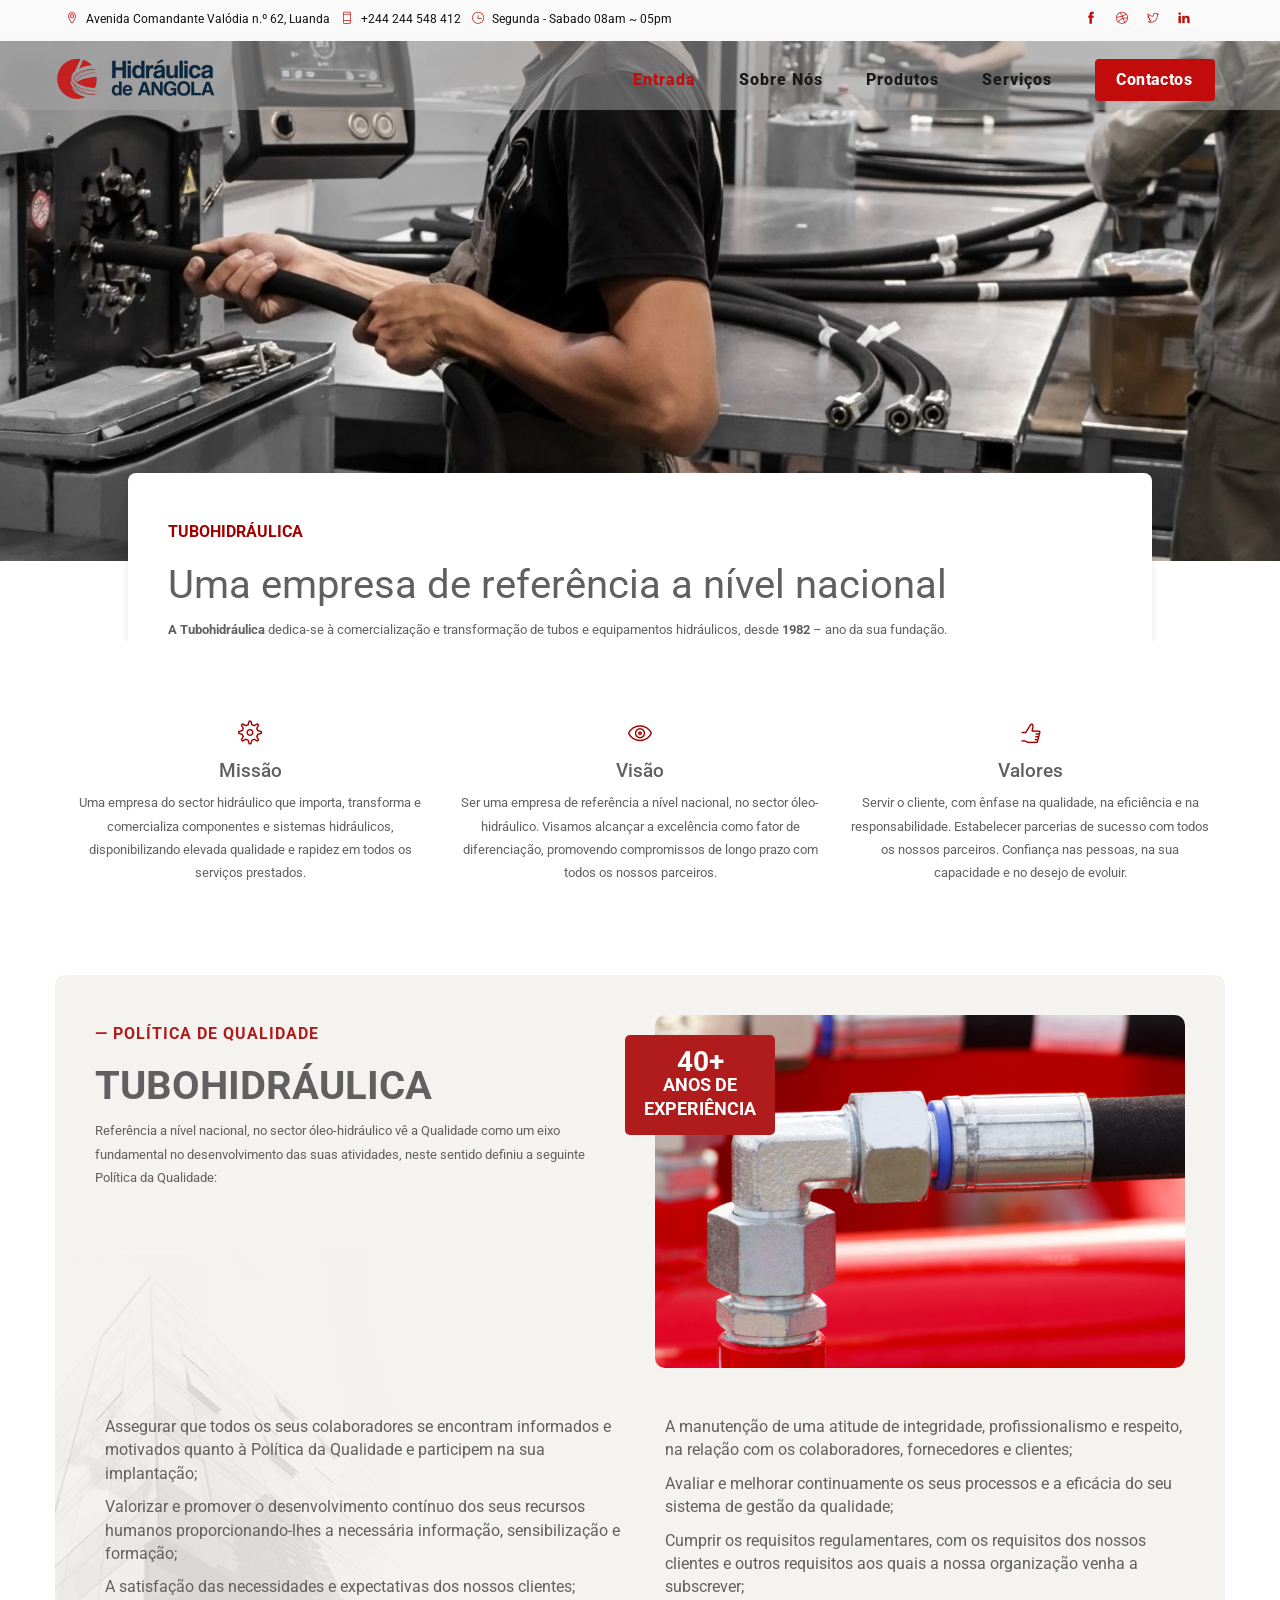
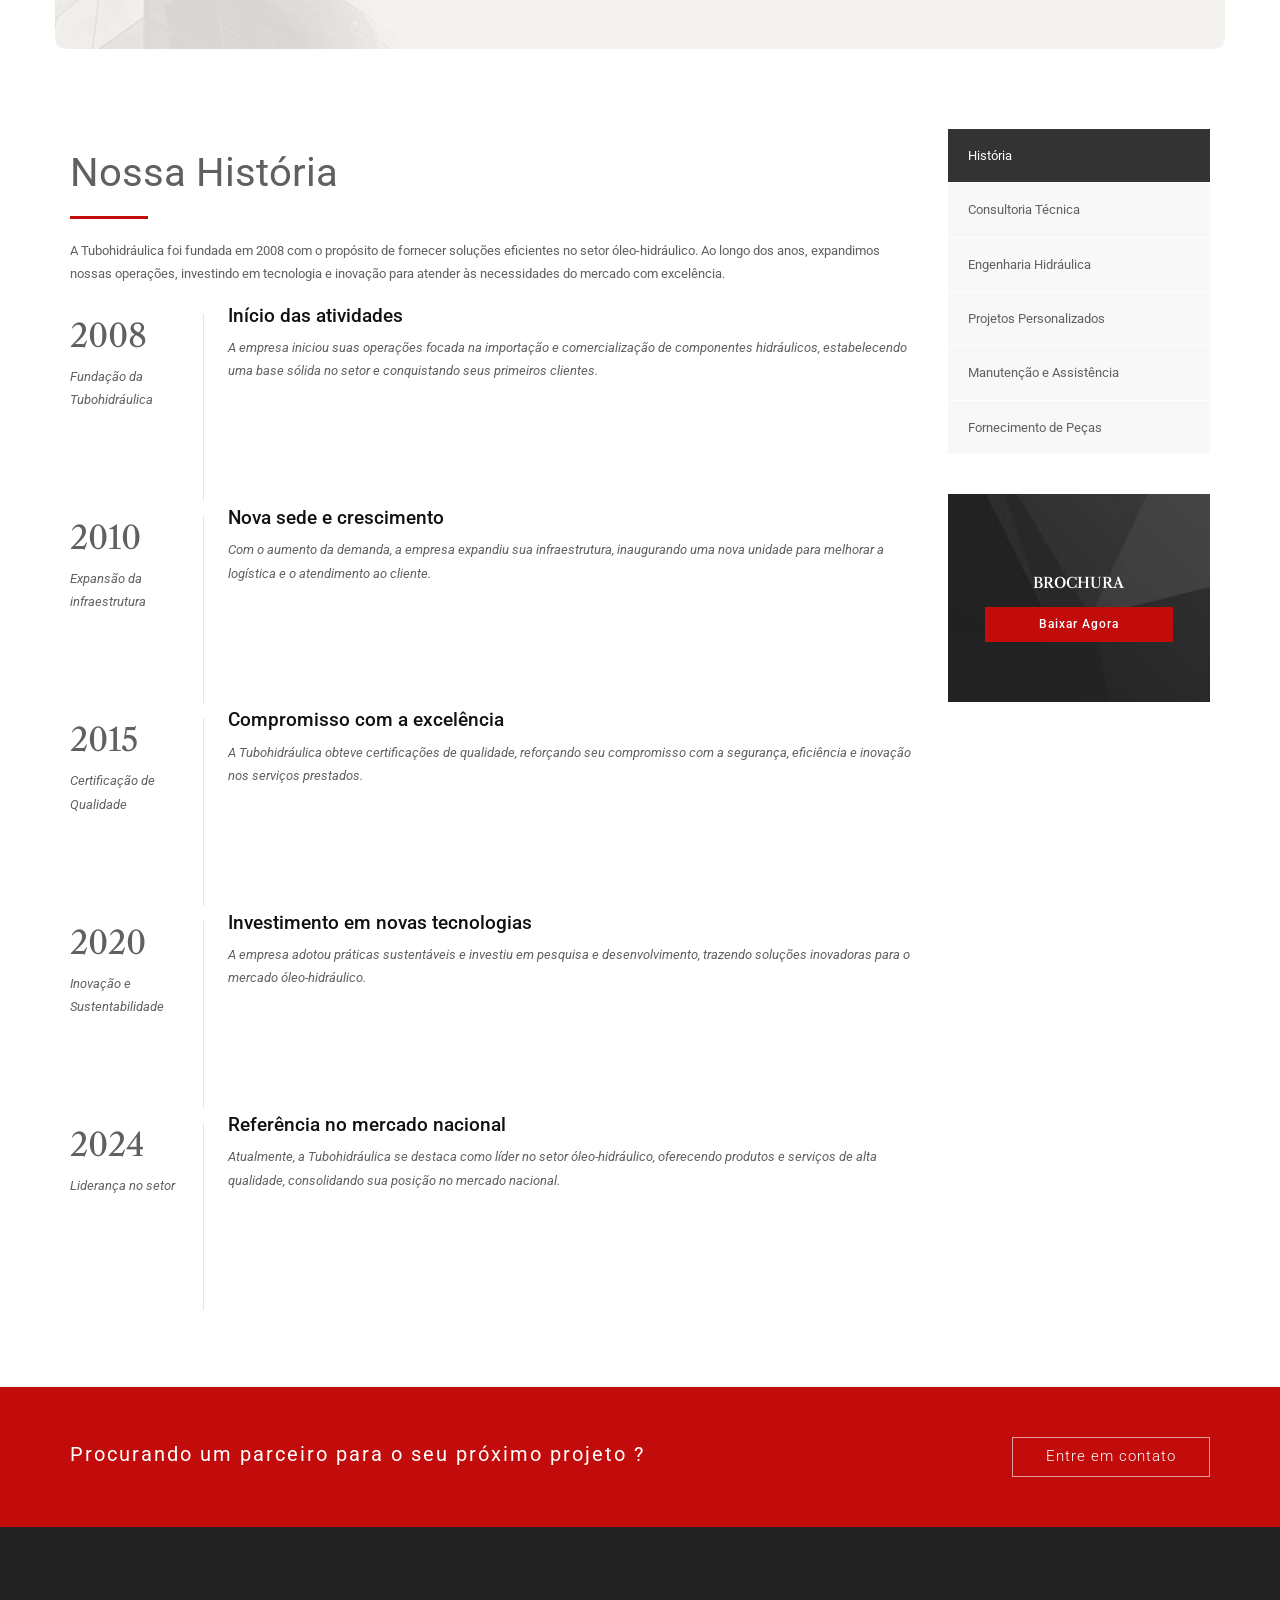
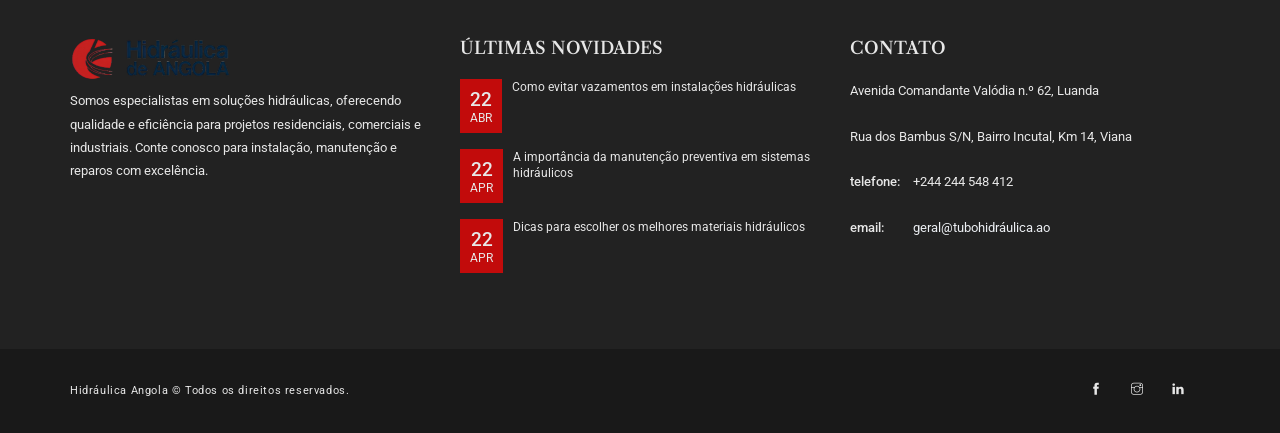
==== about.html @ 53617356 "first" ====
<!DOCTYPE html>
<html lang="pt_PT">

<head>
  <meta charset="utf-8">
  <title>About - Hidráulica Angola</title>
  <meta name="description" content="A Tubohidráulica dedica-se à comercialização e transformação de tubos e equipamentos hidráulicos, desde 1982 – ano da sua fundação.">
  <link rel="canonical" href="https://tubohidraulica.com/produtos/">
  <meta property="og:locale" content="pt_PT">
  <meta property="og:type" content="website">
  <meta property="og:title" content="Home - Hidráulica Angola">
  <meta property="og:description" content="A Tubohidráulica dedica-se à comercialização e transformação de tubos e equipamentos hidráulicos, desde 1982 – ano da sua fundação.">
  <meta property="og:url" content="https://tubohidraulica.com/produtos/">
  <meta property="og:site_name" content="Tubo Hidráulica">
  <meta property="og:image:type" content="image/png">
  <meta property="og:image" content="https://tubohidraulica.com/wp-content/uploads/2023/05/favicon-500.png">
  <meta property="og:image:width" content="500">
  <meta property="og:image:height" content="500">
  <meta content="" name="author">
  <meta content="" name="keywords">
  <meta content="width=device-width, initial-scale=1, maximum-scale=1" name="viewport">
  <meta name="robots" content="index, follow, max-image-preview:large, max-snippet:-1, max-video-preview:-1, noarchive">
  <!-- favicon -->
  <link href="img/favicon.png" rel="icon" sizes="32x32" type="image/png">
  <!-- Bootstrap CSS -->
  <link href="css/bootstrap.min.css" rel="stylesheet">
  <!-- font themify CSS -->
  <link rel="stylesheet" href="css/themify-icons.css">
  <!-- font awesome CSS -->
  <link href="font-awesome/css/font-awesome.css" rel="stylesheet">
  <!-- revolution slider css -->
  <link rel="stylesheet" type="text/css" href="css/fullscreen.css" media="screen" />
  <link rel="stylesheet" type="text/css" href="rs-plugin/css/settings.css" media="screen" />
  <link rel="stylesheet" href="css/rev-settings.css" type="text/css">
  <!-- on3step CSS -->
  <link href="css/animated-on3step.css" rel="stylesheet">
  <!-- AOS Library -->
  <link rel="stylesheet" href="https://unpkg.com/aos@next/dist/aos.css" />

  <link href="css/owl.carousel.css" rel="stylesheet">
  <link href="css/owl.theme.css" rel="stylesheet">
  <link href="css/owl.transitions.css" rel="stylesheet">
  <link href="css/on3step-style.css" rel="stylesheet">
  <link href="css/queries-on3step.css" media="all" rel="stylesheet" type="text/css">
</head>

<body>

  <!-- preloader -->
  <div class="bg-preloader"></div>
  <div class="preloader">
    <div class="mainpreloader">
      <span></span>
    </div>
  </div>
  <!-- preloader end -->

  <!-- content wraper -->
  <div class="content-wrapper">

    <!-- subnav -->
    <div class="subnav">
      <div class="container">
        <div class="row">

          <div class="col-md-8">
            <div class="social-icons-subnav">
              <a href="#"><span class="ti-location-pin"></span>Avenida Comandante Valódia n.º 62, Luanda</a>
              <a href="#"><span class="ti-mobile"></span>+244 244 548 412</a>
              <a href="#"><span class="ti-time"></span>Segunda - Sabado 08am ~ 05pm</a>
            </div>
          </div>

          <div class="col-md-4">
            <div class="right">
              <div class="social-icons-subnav">
                <a href="#"><span class="ti-facebook"></span></a>
                <a href="#"><span class="ti-dribbble"></span></a>
                <a href="#"><span class="ti-twitter"></span></a>
                <a href="#"><span class="ti-linkedin"></span></a>
              </div>
            </div>
          </div>

        </div>
      </div>
    </div>
    <!-- subnav end -->

    <!-- nav -->
    <div class="navbar navbar-default navbar-fixed-top">
      <div class="container">
        <div class="row">

          <!-- menu mobile display -->
          <button class="navbar-toggle" data-target=".navbar-collapse" data-toggle="collapse">
            <span class="icon icon-bar"></span>
            <span class="icon icon-bar"></span>
            <span class="icon icon-bar"></span></button>

          <!-- logo -->
          <a class="navbar-brand" href="index.html"><img alt="logo" src="img/logo.png"></a>

          <!-- mainmenu start -->
          <div class="menu-init" id="main-menu">
            <nav id="menu-center">
              <ul>
                <li>
                  <a class="actived" href="#">Entrada</a>

                </li>
                <li><a href="about.html">Sobre Nós</a>

                </li>
                <li><a href="#">Produtos</a>

                </li>
                <li><a href="#">Serviços</a>

                </li>
                <!--<li><a  href="#">Blog</a>
                <ul>
                    <li><a href="blog.html">Blog Single</a></li>
                    <li><a href="blog-post.html">Blog Post</a></li>
                  </ul>
                </li>
                <li><a href="#">Contact</a>
                 <ul>
                    <li><a href="contact.html">Contact</a></li>
                    <li><a href="contact-1.html">Contact - 1</a></li>
                  </ul>-->
                </li>
                <li class="btn"><a class="popup-form" href="#subwrap">Contactos</a></li>
              </ul>
            </nav>
          </div>
          <!-- mainmenu end -->

        </div>
      </div>
      <!-- container -->
    </div>
    <!-- nav end -->

    <!-- subheader -->

    <section class="hero-section">
      <img src="images-slider/123.jpg" alt="TuboHidráulica">
      <div class="content-box">
        <h6 class="section-title">TUBOHIDRÁULICA</h6>
        <h2 class="fw-bold">Uma empresa de referência a nível nacional</h2>
        <p><strong>A Tubohidráulica</strong> dedica-se à comercialização e transformação de tubos e equipamentos
          hidráulicos, desde <strong>1982</strong> – ano da sua fundação.</p>
      </div>
    </section>

    <section class="container my-5">
      <div class="row text-center">
        <div class="col-md-4">
          <div class="onStep" data-animation="fadeInUp" data-time="300">
            <i class="ti-settings icon"></i>
            <h5 class="fw-bold mt-2">Missão</h5>
            <p>Uma empresa do sector hidráulico que importa, transforma e comercializa componentes e sistemas
              hidráulicos,
              disponibilizando elevada qualidade e rapidez em todos os serviços prestados.</p>
          </div>
        </div>
        <div class="col-md-4">
          <div class="onStep" data-animation="fadeInUp" data-time="600">
            <i class="ti-eye icon"></i>
            <h5 class="fw-bold mt-2">Visão</h5>
            <p>Ser uma empresa de referência a nível nacional, no sector óleo-hidráulico. Visamos alcançar a excelência
              como fator de diferenciação, promovendo compromissos de longo prazo com todos os nossos parceiros.</p>
          </div>
        </div>
        <div class="col-md-4">
          <div class="onStep" data-animation="fadeInUp" data-time="900">
            <i class="ti-thumb-up icon"></i>
            <h5 class="fw-bold mt-2">Valores</h5>
            <p>Servir o cliente, com ênfase na qualidade, na eficiência e na responsabilidade. Estabelecer parcerias de
              sucesso com todos os nossos parceiros. Confiança nas pessoas, na sua capacidade e no desejo de evoluir.
            </p>
          </div>
        </div>
      </div>
    </section>


    <!-- subheader end -->
    <style>
      .hero-section {
        position: relative;
        width: 100%;
        height: 600px;
        /* Altura fixa da imagem */
        overflow: hidden;
        padding-top: 0;
      }

      .hero-section img {
        width: 100%;
        height: 100%;
        object-fit: cover;
        /* Mantém a proporção e cobre a área */
      }

      .content-box {
        background: white;
        padding: 40px;
        position: absolute;
        bottom: -50px;
        left: 10%;
        width: 80%;
        box-shadow: 0px 4px 8px rgba(0, 0, 0, 0.1);
        border-radius: 8px;
      }

      .section-title {
        color: #a00000;
        font-weight: bold;
      }

      .icon {
        font-size: 24px;
        color: #a00000;
      }
    </style>


    <style>
      .quality-section {
        background: url('images-slider/bg-content-07.png') no-repeat left bottom;
        background-color: #F5F3F0;
        padding: 40px;
        border-radius: 10px;
        position: relative;
        background-size: 400px;
      }

      .quality-title {
        color: #b01c1c;
        font-weight: bold;
        text-transform: uppercase;
        letter-spacing: 1px;
        margin-bottom: 10px;
      }

      .highlight-box {
        background-color: #b01c1c;
        color: #fff;
        font-weight: bold;
        padding: 15px;
        position: absolute;
        top: 20px;
        left: -15px;
        font-size: 18px;
        text-align: center;
        width: 150px;
        border-radius: 5px;
      }

      .highlight-box span {
        font-size: 28px;
        font-weight: bold;
        display: block;
      }

      .list-item {
        display: flex;
        align-items: flex-start;
        gap: 10px;
        margin-bottom: 10px;
        font-size: 16px;
      }

      .list-item i {
        color: #b01c1c;
        font-size: 18px;
      }

      .text-content {
        max-width: 90%;
      }

      .img-fluid {
        border-radius: 10px;
        width: 100%;
      }
    </style>

    <div class="container quality-section">
      <div class="row">
        <div class="col-md-6 text-content" data-aos="fade-left">
          <h6 class="quality-title">&#8212; POLÍTICA DE QUALIDADE</h6>
          <h2><strong>TUBOHIDRÁULICA</strong></h2>
          <p>Referência a nível nacional, no sector óleo-hidráulico vê a Qualidade como um eixo fundamental no
            desenvolvimento das suas atividades, neste sentido definiu a seguinte Política da Qualidade:</p>
        </div>
        <div class="col-md-6 position-relative" data-aos="fade-right">
          <img src="images-slider/321.jpg" class="img-fluid" alt="Hidráulica">
          <br><br><br>
          <div class="highlight-box"><span>40+</span>ANOS DE EXPERIÊNCIA</div>
        </div>
      </div>

      <div class="row mt-4">
        <div class="col-md-6">
          <ul class="list-unstyled">
            <li class="list-item" data-aos="fade-left" data-aos-delay="200"><i class="bi bi-chevron-right"></i>
              Assegurar que todos os seus colaboradores se encontram informados e motivados quanto à Política da
              Qualidade e participem na sua implantação;</li>
            <li class="list-item" data-aos="fade-left" data-aos-delay="400"><i class="bi bi-chevron-right"></i>
              Valorizar e promover o desenvolvimento contínuo dos seus recursos humanos proporcionando-lhes a necessária
              informação, sensibilização e formação;</li>
            <li class="list-item" data-aos="fade-left" data-aos-delay="600"><i class="bi bi-chevron-right"></i> A
              satisfação das necessidades e expectativas dos nossos clientes;</li>
          </ul>
        </div>
        <div class="col-md-6">
          <ul class="list-unstyled">
            <li class="list-item" data-aos="fade-right" data-aos-delay="200"><i class="bi bi-chevron-right"></i> A
              manutenção de uma atitude de integridade, profissionalismo e respeito, na relação com os colaboradores,
              fornecedores e clientes;</li>
            <li class="list-item" data-aos="fade-right" data-aos-delay="400"><i class="bi bi-chevron-right"></i> Avaliar
              e melhorar continuamente os seus processos e a eficácia do seu sistema de gestão da qualidade;</li>
            <li class="list-item" data-aos="fade-right" data-aos-delay="600"><i class="bi bi-chevron-right"></i> Cumprir
              os requisitos regulamentares, com os requisitos dos nossos clientes e outros requisitos aos quais a nossa
              organização venha a subscrever;</li>
          </ul>
        </div>
      </div>
    </div>




    <!-- section about -->
    <section aria-label="sobre" class="sobre-historia">
      <div class="container">
        <div class="row">

          <!-- História -->
          <div class="col-md-9">
            <article>
              <h2>Nossa História</h2>
              <span class="devider-cont"></span>
              <p>A Tubohidráulica foi fundada em 2008 com o propósito de fornecer soluções eficientes no setor
                óleo-hidráulico. Ao longo dos anos, expandimos nossas operações, investindo em tecnologia e inovação
                para atender às necessidades do mercado com excelência.</p>
            </article>

            <div class="row">
              <!-- Ano 2008 -->
              <div class="col-md-2">
                <div data-aos="fade-left">
                  <h3>2008</h3>
                  <span class="name">
                    <em>Fundação da Tubohidráulica</em>
                  </span>
                </div>
              </div>
              <div class="col-md-10">
                <div class="bl-res-centered">
                  <div class="bl-res-entry">
                    <div class="bl-res-entry-inner">
                      <div class="bl-res-label" data-aos="fade-right">
                        <h6>Início das atividades</h6>
                        <p>A empresa iniciou suas operações focada na importação e comercialização de componentes
                          hidráulicos, estabelecendo uma base sólida no setor e conquistando seus primeiros clientes.
                        </p>
                      </div>
                    </div>
                  </div>
                </div>
              </div>

              <!-- Ano 2010 -->
              <div class="col-md-2">
                <div data-aos="fade-left">
                  <h3>2010</h3>
                  <span class="name">
                    <em>Expansão da infraestrutura</em>
                  </span>
                </div>
              </div>
              <div class="col-md-10">
                <div class="bl-res-centered">
                  <div class="bl-res-entry">
                    <div class="bl-res-entry-inner">
                      <div class="bl-res-label" data-aos="fade-right">
                        <h6>Nova sede e crescimento</h6>
                        <p>Com o aumento da demanda, a empresa expandiu sua infraestrutura, inaugurando uma nova unidade
                          para melhorar a logística e o atendimento ao cliente.</p>
                      </div>
                    </div>
                  </div>
                </div>
              </div>

              <!-- Ano 2015 -->
              <div class="col-md-2">
                <div data-aos="fade-left">
                  <h3>2015</h3>
                  <span class="name">
                    <em>Certificação de Qualidade</em>
                  </span>
                </div>
              </div>
              <div class="col-md-10">
                <div class="bl-res-centered">
                  <div class="bl-res-entry">
                    <div class="bl-res-entry-inner">
                      <div class="bl-res-label" data-aos="fade-right">
                        <h6>Compromisso com a excelência</h6>
                        <p>A Tubohidráulica obteve certificações de qualidade, reforçando seu compromisso com a
                          segurança, eficiência e inovação nos serviços prestados.</p>
                      </div>
                    </div>
                  </div>
                </div>
              </div>

              <!-- Ano 2020 -->
              <div class="col-md-2">
                <div data-aos="fade-left">
                  <h3>2020</h3>
                  <span class="name">
                    <em>Inovação e Sustentabilidade</em>
                  </span>
                </div>
              </div>
              <div class="col-md-10">
                <div class="bl-res-centered">
                  <div class="bl-res-entry">
                    <div class="bl-res-entry-inner">
                      <div class="bl-res-label" data-aos="fade-right">
                        <h6>Investimento em novas tecnologias</h6>
                        <p>A empresa adotou práticas sustentáveis e investiu em pesquisa e desenvolvimento, trazendo
                          soluções inovadoras para o mercado óleo-hidráulico.</p>
                      </div>
                    </div>
                  </div>
                </div>
              </div>

              <!-- Ano 2024 -->
              <div class="col-md-2">
                <div data-aos="fade-left">
                  <h3>2024</h3>
                  <span class="name">
                    <em>Liderança no setor</em>
                  </span>
                </div>
              </div>
              <div class="col-md-10">
                <div class="bl-res-centered">
                  <div class="bl-res-entry">
                    <div class="bl-res-entry-inner">
                      <div class="bl-res-label" data-aos="fade-right">
                        <h6>Referência no mercado nacional</h6>
                        <p>Atualmente, a Tubohidráulica se destaca como líder no setor óleo-hidráulico, oferecendo
                          produtos e serviços de alta qualidade, consolidando sua posição no mercado nacional.</p>
                      </div>
                    </div>
                  </div>
                </div>
              </div>

            </div>
          </div>

          <!-- Menu lateral -->
          <div class="col-md-3" data-aos="fade-up">
            <div class="widget">
              <ul id="services-list">
                <li class="active">
                  <a href="about-3.html">História</a>
                </li>
                <li>
                  <a href="service.html">Consultoria Técnica</a>
                </li>
                <li>
                  <a href="service-1.html">Engenharia Hidráulica</a>
                </li>
                <li>
                  <a href="service-2.html">Projetos Personalizados</a>
                </li>
                <li>
                  <a href="service-3.html">Manutenção e Assistência</a>
                </li>
                <li>
                  <a href="service-4.html">Fornecimento de Peças</a>
                </li>
              </ul>
            </div>

            <div class="widget">
              <div class="download-brochure">
                <h3>Brochura</h3>
                <div class="btn-download" data-aos="fade-right">
                  <a class="link-class" href="#">Baixar Agora</a>
                </div>
              </div>
            </div>
          </div>

        </div>
      </div>
    </section>

    <!-- section about end -->





    <!-- subfooter -->
    <section class="yellowpage">
      <div class="container">
        <div class="row">
          <div class="col-md-7">
            <div class="onStep" data-animation="fadeInLeft" data-time="300">
              <h2>
                Procurando um parceiro para o seu próximo projeto ?
              </h2>
            </div>
          </div>

          <div class="col-md-5">
            <div class="right">
              <div class="btn-content onStep" data-animation="fadeInRight" data-time="600">
                <a class="link-class" href="#">Entre em contato</a>
              </div>
            </div>
          </div>
        </div>
      </div>
    </section>

    <!-- subfooter -->
    <section aria-label="footer" class="subfooter">
      <div class="container">
        <div class="row">
          <div class="col-md-4 col-xs-12">
            <div class="logo">
              <img alt="logo" src="img/logo.png">
            </div>

            <p>
              Somos especialistas em soluções hidráulicas, oferecendo qualidade e eficiência para projetos
              residenciais, comerciais e industriais. Conte conosco para instalação, manutenção e reparos com
              excelência.
            </p>
          </div>

          <div class="col-md-4 col-xs-12">

            <h3>
              ÚLTIMAS NOVIDADES
            </h3>

            <div class="recent">
              <a href="#">
                <div class="date">
                  <div class="month">
                    <span class="date-month">22</span> <span class="name-month">ABR</span>
                  </div>
                </div>

                <div class="news">
                  Como evitar vazamentos em instalações hidráulicas
                </div>
              </a>
            </div>

            <div class="recent">
              <a href="#">
                <div class="date">
                  <div class="month">
                    <span class="date-month">22</span> <span class="name-month">APR</span>
                  </div>
                </div>

                <div class="news">
                  A importância da manutenção preventiva em sistemas hidráulicos
                </div>
              </a>
            </div>

            <div class="recent">
              <a href="#">
                <div class="date">
                  <div class="month">
                    <span class="date-month">22</span> <span class="name-month">APR</span>
                  </div>
                </div>

                <div class="news">
                  Dicas para escolher os melhores materiais hidráulicos
                </div>
              </a>
            </div>

          </div>

          <div class="col-md-4 col-xs-12">
            <h3>
              CONTATO
            </h3>

            <address>
              <span>Avenida Comandante Valódia n.º 62, Luanda</span>
              <span>Rua dos Bambus S/N, Bairro Incutal, Km 14, Viana</span>
              <span><strong>telefone:</strong> +244 244 548 412 </span>
              <span><strong>email:</strong> <a href="mailto:contato@empresa.com">geral@tubohidráulica.ao</a></span>
            </address>
          </div>

          
        </div>
      </div>
    </section>
    <!-- subfooter end -->

    <!-- footer -->
    <footer>
      <div class="container">
        <div class="row">
          <div class="col-md-6">
            Hidráulica Angola &copy; Todos os direitos reservados.
          </div>

          <div class="col-md-6">
            <div class="right">
              <div class="social-icons">
                <a href="#"><span class="ti-facebook"></span></a>
                 <a  href="#"><span class="ti-instagram"></span></a>
                  <a href="#"><span class="ti-linkedin"></span></a>
              </div>
            </div>
          </div>
        </div>
      </div>
    </footer>
    <!-- footer end -->

    <!-- ScrolltoTop -->
    <div id="totop">
      <span class="ti-angle-up"></span>
    </div>

  </div>
  <!-- content wraper end -->

  <!-- Subscribe start -->
  
  <!-- Subscribe end -->

  <!-- plugin JS -->
  <script src="plugin/pluginson3step.js" type="text/javascript"></script>
  <!-- slider revolution  -->
  <script type="text/javascript" src="rs-plugin/js/jquery.themepunch.revolution.min.js"></script>
  <!-- on3step JS -->
  <!-- AOS Script -->
  <script src="https://unpkg.com/aos@next/dist/aos.js"></script>
  <script>
    AOS.init({
      duration: 1000, // Tempo da animação em ms (1s)
      once: false, // Para que a animação ocorra sempre ao rolar
      offset: 100, // Distância antes de ativar a animação
    });
  </script>

  <script src="js/on3step.js" type="text/javascript"></script>
  <script src="js/plugin-set.js" type="text/javascript"></script>
</body>

</html>
---- css/fullscreen.css ----
/*-----------------------------------------------------------------------------

REVOLUTION RESPONSIVE BASIC STYLES OF HTML DOCUMENT

Screen Stylesheet

version:   	1.0
date:      	26/06/12
author:		themepunch
email:     	support@themepunch.com
website:   	http://www.themepunch.com
-----------------------------------------------------------------------------*/
/***********************
	-	BASICS 	-
***********************/
html {
	overflow-x:hidden;
	padding: 0 !important;
	background:#fff;
	margin:0px !important;
}


  /*********************************************************************************************
		-	SET THE SCREEN SIZES FOR THE BANNER IF YOU WISH TO MAKE THE BANNER RESOPONSIVE 	-
  **********************************************************************************************/

  /*	-	THE BANNER CONTAINER (Padding, Shadow, Border etc. )	-	*/



	.fullscreen-container {
		width:100% !important;
		position:relative;
		padding:0;
		height:100%;
	}


 /***************** THIS IS ONLY FOR DEMO , CAN BE DELETED **************/

.bottomtexts-example,
#topheader-to-offset 	{ position:relative;width:100%;min-height:120px;background-color:#421b3b; padding:30px 20px;box-sizing:border-box;-moz-box-sizing:border-box; text-align: center}

.bottomtexts-example	{	background-color:#421b3b; padding:40px 20px}
.bottomtexts-example h1,
#topheader-to-offset h1	{ font-size:25px;line-height:35px; color:#fff; font-family:Arial; font-weight:300;margin-bottom:30px;text-align:center;}

.bottomtexts-example p,
#topheader-to-offset p	{ font-size:13px; line-height:18px; color:#fff; font-family:Arial; font-weight:300;}
---- rs-plugin/css/settings.css ----
/*-----------------------------------------------------------------------------

	-	Revolution Slider 1.5.3 -

		Screen Stylesheet

version:   	2.1
date:      	09/18/11
last update: 06.12.2012
author:		themepunch
email:     	info@themepunch.com
website:   	http://www.themepunch.com
-----------------------------------------------------------------------------*/


/*-----------------------------------------------------------------------------

	-	Revolution Slider 2.0 Captions -

		Screen Stylesheet

version:   	1.4.5
date:      	09/18/11
last update: 06.12.2012
author:		themepunch
email:     	info@themepunch.com
website:   	http://www.themepunch.com
-----------------------------------------------------------------------------*/



/*************************
	-	CAPTIONS	-
**************************/

.tp-hide-revslider,.tp-caption.tp-hidden-caption	{	visibility:hidden !important; display:none !important;}

.tp-caption { z-index:1;}
.tp-caption.big_white{
			position: absolute;
			color: #fff;
			text-shadow: none;
			font-weight: 800;
			font-size: 20px;
			line-height: 20px;
			font-family: 'Open Sans', sans;
			padding: 3px 4px;
			padding-top: 1px;
			margin: 0px;
			border-width: 0px;
			border-style: none;
			background-color:#000;
			letter-spacing: 0px;
		}

.tp-caption.big_orange{
			position: absolute;
			color: #fff;
			text-shadow: none;
			font-weight: 700;
			font-size: 36px;
			line-height: 36px;
			font-family: Arial;
			padding: 0px 4px;
			margin: 0px;
			border-width: 0px;
			border-style: none;
			background-color:#fb7354;
			letter-spacing: -1.5px;
		}

.tp-caption.big_black{
			position: absolute;
			color: #000;
			text-shadow: none;
			font-weight: 800;
			font-size: 36px;
			line-height: 36px;
			font-family: 'Open Sans', sans;
			padding: 0px 4px;
			margin: 0px;
			border-width: 0px;
			border-style: none;
			background-color:#fff;
			letter-spacing: -1.5px;
		}

.tp-caption.medium_grey{
			position: absolute;
			color: #fff;
			text-shadow: none;
			font-weight: 700;
			font-size: 20px;
			line-height: 20px;
			font-family: Arial;
			padding: 2px 4px;
			margin: 0px;
			border-width: 0px;
			border-style: none;
			background-color:#888;
			white-space:nowrap;
			text-shadow: 0px 2px 5px rgba(0, 0, 0, 0.5);
		}

.tp-caption.small_text{
			position: absolute;
			color: #fff;
			text-shadow: none;
			font-weight: 700;
			font-size: 14px;
			line-height: 20px;
			font-family: Arial;
			margin: 0px;
			border-width: 0px;
			border-style: none;
			white-space:nowrap;
			text-shadow: 0px 2px 5px rgba(0, 0, 0, 0.5);
		}

.tp-caption.medium_text{
			position: absolute;
			color: #fff;
			text-shadow: none;
			font-weight: 300;
			font-size: 20px;
			line-height: 20px;
			font-family: 'Open Sans', sans;
			margin: 0px;
			border-width: 0px;
			border-style: none;
			white-space:nowrap;
			text-shadow: 0px 2px 5px rgba(0, 0, 0, 0.5);
		}

.tp-caption.large_text{
			position: absolute;
			color: #fff;
			text-shadow: none;
			font-weight: 800;
			font-size: 36px;
			line-height: 36px;
			font-family: 'Open Sans', sans;
			margin: 0px;
			border-width: 0px;
			border-style: none;
			white-space:nowrap;
			text-shadow: 0px 2px 5px rgba(0, 0, 0, 0.5);
		}
.tp-caption.large_black_text{
			position: absolute;
			color: #000;
			text-shadow: none;
			font-weight: 300;
			font-size: 42px;
			line-height: 42px;
			font-family: 'Open Sans', sans;
			margin: 0px;
			border-width: 0px;
			border-style: none;
			white-space:nowrap;
		}

.tp-caption.very_large_text{
			position: absolute;
			color: #fff;
			text-shadow: none;
			font-weight: 800;
			font-size: 60px;
			line-height: 60px;
			font-family: 'Open Sans', sans;
			margin: 0px;
			border-width: 0px;
			border-style: none;
			white-space:nowrap;
			text-shadow: 0px 2px 5px rgba(0, 0, 0, 0.5);
			letter-spacing: 0px;
		}
.tp-caption.very_large_black_text{
			position: absolute;
			color: #000;
			text-shadow: none;
			font-weight: 800;
			font-size: 72px;
			line-height: 72px;
			font-family: 'Open Sans', sans;
			margin: 0px;
			border-width: 0px;
			border-style: none;
			white-space:nowrap;
		}
.tp-caption.bold_red_text{
			position: absolute;
			color: #d31e00;
			text-shadow: none;
			font-weight: 800;
			font-size: 20px;
			line-height: 20px;
			font-family: 'Open Sans', sans;
			margin: 0px;
			border-width: 0px;
			border-style: none;
			white-space:nowrap;
		}
.tp-caption.bold_brown_text{
			position: absolute;
			color: #a04606;
			text-shadow: none;
			font-weight: 800;
			font-size: 20px;
			line-height: 20px;
			font-family: 'Open Sans', sans;
			margin: 0px;
			border-width: 0px;
			border-style: none;
			white-space:nowrap;
		}
    .tp-caption.bold_green_text{
			position: absolute;
			color: #5b9830;
			text-shadow: none;
			font-weight: 800;
			font-size: 20px;
			line-height: 20px;
			font-family: 'Open Sans', sans;
			margin: 0px;
			border-width: 0px;
			border-style: none;
			white-space:nowrap;
		}

.tp-caption.very_big_white{
			position: absolute;
			color: #fff;
			text-shadow: none;
			font-weight: 800;
			font-size: 36px;
			line-height: 36px;
			font-family: 'Open Sans', sans;
			margin: 0px;
			border-width: 0px;
			border-style: none;
			white-space:nowrap;
			padding: 3px 4px;
			padding-top: 1px;
			background-color:#7e8e96;
					}

.tp-caption.very_big_black{
			position: absolute;
			color: #000;
			text-shadow: none;
			font-weight: 700;
			font-size: 60px;
			line-height: 60px;
			font-family: Arial;
			margin: 0px;
			border-width: 0px;
			border-style: none;
			white-space:nowrap;
			padding: 0px 4px;
			padding-top: 1px;
			background-color:#fff;
					}
					
					
.tp-caption.modern_medium_fat{
			position: absolute; 
			color: #000; 
			text-shadow: none; 
			font-weight: 800; 
			font-size: 24px; 
			line-height: 20px; 
			font-family: 'Open Sans', sans-serif; 
			margin: 0px; 
			border-width: 0px; 
			border-style: none; 
			white-space:nowrap;		
		}
.tp-caption.modern_medium_fat_white{
			position: absolute; 
			color: #fff; 
			text-shadow: none; 
			font-weight: 800; 
			font-size: 24px; 
			line-height: 20px; 
			font-family: 'Open Sans', sans-serif; 
			margin: 0px; 
			border-width: 0px; 
			border-style: none; 
			white-space:nowrap;		
		}
.tp-caption.modern_medium_light{
			position: absolute; 
			color: #000; 
			text-shadow: none; 
			font-weight: 300; 
			font-size: 24px; 
			line-height: 20px; 
			font-family: 'Open Sans', sans-serif; 
			margin: 0px; 
			border-width: 0px; 
			border-style: none; 
			white-space:nowrap;		
		}
.tp-caption.modern_big_bluebg{
			position: absolute; 
			color: #fff; 
			text-shadow: none; 
			font-weight: 800; 
			font-size: 30px; 
			line-height: 36px; 
			font-family: 'Open Sans', sans-serif; 
			padding: 3px 10px; 
			margin: 0px; 
			border-width: 0px; 
			border-style: none; 
			background-color:#4e5b6c;	
			letter-spacing: 0;										
		}
.tp-caption.modern_big_redbg{
			position: absolute; 
			color: #fff; 
			text-shadow: none; 
			font-weight: 300; 
			font-size: 30px; 
			line-height: 36px; 
			font-family: 'Open Sans', sans-serif; 
			padding: 3px 10px; 
  			padding-top: 1px;
			margin: 0px; 
			border-width: 0px; 
			border-style: none; 
			background-color:#de543e;	
			letter-spacing: 0;										
		}
.tp-caption.modern_small_text_dark{
			position: absolute; 
			color: #555; 
			text-shadow: none; 
			font-size: 14px; 
			line-height: 22px; 
			font-family: Arial; 
			margin: 0px; 
			border-width: 0px; 
			border-style: none; 
			white-space:nowrap;		
		}

					
					
					

.tp-caption.boxshadow{
		-moz-box-shadow: 0px 0px 20px rgba(0, 0, 0, 0.5);
		-webkit-box-shadow: 0px 0px 20px rgba(0, 0, 0, 0.5);
		box-shadow: 0px 0px 20px rgba(0, 0, 0, 0.5);
	}

.tp-caption.black{
		color: #000;
		text-shadow: none;
  font-weight: 300;
			font-size: 19px;
			line-height: 19px;
			font-family: 'Open Sans', sans;
	}

.tp-caption.noshadow {
		text-shadow: none;
	}

.tp-caption a {
	color: #ff7302; text-shadow: none;	-webkit-transition: all 0.2s ease-out; -moz-transition: all 0.2s ease-out; -o-transition: all 0.2s ease-out; -ms-transition: all 0.2s ease-out;
}

.tp-caption a:hover {
	color: #ffa902;
}


.tp_inner_padding	{	box-sizing:border-box;
						-webkit-box-sizing:border-box;
						-moz-box-sizing:border-box;
						max-height:none !important;	}


.tp-caption .frontcorner		{
										width: 0;
										height: 0;
										border-left: 40px solid transparent;
										border-right: 0px solid transparent;
										border-top: 40px solid #00A8FF;
										position: absolute;left:-40px;top:0px;
									}

.tp-caption .backcorner		{
										width: 0;
										height: 0;
										border-left: 0px solid transparent;
										border-right: 40px solid transparent;
										border-bottom: 40px solid #00A8FF;
										position: absolute;right:0px;top:0px;
									}

.tp-caption .frontcornertop		{
										width: 0;
										height: 0;
										border-left: 40px solid transparent;
										border-right: 0px solid transparent;
										border-bottom: 40px solid #00A8FF;
										position: absolute;left:-40px;top:0px;
									}

.tp-caption .backcornertop		{
										width: 0;
										height: 0;
										border-left: 0px solid transparent;
										border-right: 40px solid transparent;
										border-top: 40px solid #00A8FF;
										position: absolute;right:0px;top:0px;
									}


/******************************
	-	BUTTONS	-
*******************************/

.button				{	padding:6px 13px 5px; border-radius: 3px; -moz-border-radius: 3px; -webkit-border-radius: 3px; height:30px;
						cursor:pointer;
						color:#fff !important; text-shadow:0px 1px 1px rgba(0, 0, 0, 0.6) !important; font-size:15px; line-height:45px !important;
						background:url(../images/gradient/g30.png) repeat-x top; font-family: arial, sans-serif; font-weight: bold; letter-spacing: -1px;
					}

.button.big			{	color:#fff; text-shadow:0px 1px 1px rgba(0, 0, 0, 0.6); font-weight:bold; padding:9px 20px; font-size:19px;  line-height:57px !important; background:url(../images/gradient/g40.png) repeat-x top;}


.purchase:hover,
.button:hover,
.button.big:hover		{	background-position:bottom, 15px 11px;}



	@media only screen and (min-width: 768px) and (max-width: 959px) {

	 }



	@media only screen and (min-width: 480px) and (max-width: 767px) {
		.button	{	padding:4px 8px 3px; line-height:25px !important; font-size:11px !important;font-weight:normal;	}
		a.button { -webkit-transition: none; -moz-transition: none; -o-transition: none; -ms-transition: none;	 }


	}

    @media only screen and (min-width: 0px) and (max-width: 479px) {
		.button	{	padding:2px 5px 2px; line-height:20px !important; font-size:10px !important;}
		a.button { -webkit-transition: none; -moz-transition: none; -o-transition: none; -ms-transition: none;	 }
	}





/*	BUTTON COLORS	*/



.button.green, .button:hover.green,
.purchase.green, .purchase:hover.green			{ background-color:#21a117; -webkit-box-shadow:  0px 3px 0px 0px #104d0b;        -moz-box-shadow:   0px 3px 0px 0px #104d0b;        box-shadow:   0px 3px 0px 0px #104d0b;  }


.button.blue, .button:hover.blue,
.purchase.blue, .purchase:hover.blue			{ background-color:#1d78cb; -webkit-box-shadow:  0px 3px 0px 0px #0f3e68;        -moz-box-shadow:   0px 3px 0px 0px #0f3e68;        box-shadow:   0px 3px 0px 0px #0f3e68;}


.button.red, .button:hover.red,
.purchase.red, .purchase:hover.red				{ background-color:#cb1d1d; -webkit-box-shadow:  0px 3px 0px 0px #7c1212;        -moz-box-shadow:   0px 3px 0px 0px #7c1212;        box-shadow:   0px 3px 0px 0px #7c1212;}

.button.orange, .button:hover.orange,
.purchase.orange, .purchase:hover.orange		{ background-color:#ff7700; -webkit-box-shadow:  0px 3px 0px 0px #a34c00;        -moz-box-shadow:   0px 3px 0px 0px #a34c00;        box-shadow:   0px 3px 0px 0px #a34c00;}

.button.darkgrey,.button.grey,
.button:hover.darkgrey,.button:hover.grey,
.purchase.darkgrey, .purchase:hover.darkgrey	{ background-color:#555; -webkit-box-shadow:  0px 3px 0px 0px #222;        -moz-box-shadow:   0px 3px 0px 0px #222;        box-shadow:   0px 3px 0px 0px #222;}

.button.lightgrey, .button:hover.lightgrey,
.purchase.lightgrey, .purchase:hover.lightgrey	{ background-color:#888; -webkit-box-shadow:  0px 3px 0px 0px #555;        -moz-box-shadow:   0px 3px 0px 0px #555;        box-shadow:   0px 3px 0px 0px #555;}



/****************************************************************

	-	SET THE ANIMATION EVEN MORE SMOOTHER ON ANDROID   -

******************************************************************/

.tp-simpleresponsive .slotholder *,
.tp-simpleresponsive img			{ -webkit-transform: translateZ(0);
										  -webkit-backface-visibility: hidden;
										  -webkit-perspective: 1000;
									}


/************************************************
	  - SOME CAPTION MODIFICATION AT START  -
*************************************************/
.tp-simpleresponsive .caption,
.tp-simpleresponsive .tp-caption {
	-ms-filter: "progid:DXImageTransform.Microsoft.Alpha(Opacity=0)";	-moz-opacity: 0;	-khtml-opacity: 0;	opacity: 0; position:absolute; visibility: hidden;

}

.tp-simpleresponsive img	{	max-width:none;}



/******************************
	-	IE8 HACKS	-
*******************************/
.noFilterClass {
	filter:none !important;
}


/******************************
	-	SHADOWS		-
******************************/
.tp-bannershadow  {
		position:absolute;

		margin-left:auto;
		margin-right:auto;
		-moz-user-select: none;
        -khtml-user-select: none;
        -webkit-user-select: none;
        -o-user-select: none;
	}

.tp-bannershadow.tp-shadow1 {	background:url(../assets/shadow1.png) no-repeat; background-size:100%; width:890px; height:60px; bottom:-60px;}
.tp-bannershadow.tp-shadow2 {	background:url(../assets/shadow2.png) no-repeat; background-size:100%; width:890px; height:60px;bottom:-60px;}
.tp-bannershadow.tp-shadow3 {	background:url(../assets/shadow3.png) no-repeat; background-size:100%; width:890px; height:60px;bottom:-60px;}


/********************************
	-	FULLSCREEN VIDEO	-
*********************************/
.caption.fullscreenvideo {	left:0px; top:0px; position:absolute;width:100%;height:100%;}
.caption.fullscreenvideo iframe	{ width:100% !important; height:100% !important;}

.tp-caption.fullscreenvideo {	left:0px; top:0px; position:absolute;width:100%;height:100%;}
.tp-caption.fullscreenvideo iframe	{ width:100% !important; height:100% !important;}

/************************
	-	NAVIGATION	-
*************************/

/** BULLETS **/

.tpclear		{	clear:both;}


.tp-bullets								{	z-index:1000; position:absolute;
												-ms-filter: "progid:DXImageTransform.Microsoft.Alpha(Opacity=100)";
												-moz-opacity: 1;
												-khtml-opacity: 1;
												opacity: 1;
												-webkit-transition: opacity 0.2s ease-out; -moz-transition: opacity 0.2s ease-out; -o-transition: opacity 0.2s ease-out; -ms-transition: opacity 0.2s ease-out;
											}
.tp-bullets.hidebullets					{
												-ms-filter: "progid:DXImageTransform.Microsoft.Alpha(Opacity=0)";
												-moz-opacity: 0;
												-khtml-opacity: 0;
												opacity: 0;
											}


.tp-bullets.simplebullets.navbar						{ 	border:1px solid #666; border-bottom:1px solid #444; background:url(../assets/boxed_bgtile.png); height:40px; padding:0px 10px; -webkit-border-radius: 5px; -moz-border-radius: 5px; border-radius: 5px ;}

.tp-bullets.simplebullets.navbar-old					{ 	 background:url(../assets/navigdots_bgtile.png); height:35px; padding:0px 10px; -webkit-border-radius: 5px; -moz-border-radius: 5px; border-radius: 5px ;}


.tp-bullets.simplebullets.round .bullet					{	cursor:pointer; position:relative;	background:url(../assets/bullet.png) no-Repeat top left;	width:20px;	height:20px;  margin-right:0px; float:left; margin-top:-10px; margin-left:3px;}
.tp-bullets.simplebullets.round .bullet.last			{	margin-right:3px;}

.tp-bullets.simplebullets.round-old .bullet				{	cursor:pointer; position:relative;	background:url(../assets/bullets.png) no-Repeat bottom left;	width:23px;	height:23px;  margin-right:0px; float:left; margin-top:-12px;}
.tp-bullets.simplebullets.round-old .bullet.last		{	margin-right:0px;}


/**	SQUARE BULLETS **/
.tp-bullets.simplebullets.square .bullet				{	cursor:pointer; position:relative;	background:url(../assets/bullets2.png) no-Repeat bottom left;	width:19px;	height:19px;  margin-right:0px; float:left; margin-top:-10px;}
.tp-bullets.simplebullets.square .bullet.last			{	margin-right:0px;}


/**	SQUARE BULLETS **/
.tp-bullets.simplebullets.square-old .bullet			{	cursor:pointer; position:relative;	background:url(../assets/bullets2.png) no-Repeat bottom left;	width:19px;	height:19px;  margin-right:0px; float:left; margin-top:-10px;}
.tp-bullets.simplebullets.square-old .bullet.last		{	margin-right:0px;}


/** navbar NAVIGATION VERSION **/
.tp-bullets.simplebullets.navbar .bullet			{	cursor:pointer; position:relative;	background:url(../assets/bullet_boxed.png) no-Repeat top left;	width:18px;	height:19px;   margin-right:5px; float:left; margin-top:10px;}

.tp-bullets.simplebullets.navbar .bullet.first		{	margin-left:0px !important;}
.tp-bullets.simplebullets.navbar .bullet.last		{	margin-right:0px !important;}



/** navbar NAVIGATION VERSION **/
.tp-bullets.simplebullets.navbar-old .bullet			{	cursor:pointer; position:relative;	background:url(../assets/navigdots.png) no-Repeat bottom left;	width:15px;	height:15px;  margin-left:5px !important; margin-right:5px !important;float:left; margin-top:10px;}
.tp-bullets.simplebullets.navbar-old .bullet.first		{	margin-left:0px !important;}
.tp-bullets.simplebullets.navbar-old .bullet.last		{	margin-right:0px !important;}


.tp-bullets.simplebullets .bullet:hover,
.tp-bullets.simplebullets .bullet.selected				{	background-position:top left; }

.tp-bullets.simplebullets.round .bullet:hover,
.tp-bullets.simplebullets.round .bullet.selected,
.tp-bullets.simplebullets.navbar .bullet:hover,
.tp-bullets.simplebullets.navbar .bullet.selected		{	background-position:bottom left; }



/*************************************
	-	TP ARROWS 	-
**************************************/
.tparrows												{	-ms-filter: "progid:DXImageTransform.Microsoft.Alpha(Opacity=100)";
															-moz-opacity: 1;
															-khtml-opacity: 1;
															opacity: 1;
															-webkit-transition: opacity 0.2s ease-out; -moz-transition: opacity 0.2s ease-out; -o-transition: opacity 0.2s ease-out; -ms-transition: opacity 0.2s ease-out;

														}
.tparrows.hidearrows									{
															-ms-filter: "progid:DXImageTransform.Microsoft.Alpha(Opacity=0)";
															-moz-opacity: 0;
															-khtml-opacity: 0;
															opacity: 0;
														}
.tp-leftarrow											{	z-index:100;cursor:pointer; position:relative;	background:url(../assets/large_left.png) no-Repeat top left;	width:40px;	height:40px;   }
.tp-rightarrow											{	z-index:100;cursor:pointer; position:relative;	background:url(../assets/large_right.png) no-Repeat top left;	width:40px;	height:40px;   }


.tp-leftarrow.round										{	z-index:100;cursor:pointer; position:relative;	background:url(../assets/small_left.png) no-Repeat top left;	width:19px;	height:14px;  margin-right:0px; float:left; margin-top:-7px;	}
.tp-rightarrow.round									{	z-index:100;cursor:pointer; position:relative;	background:url(../assets/small_right.png) no-Repeat top left;	width:19px;	height:14px;  margin-right:0px; float:left;	margin-top:-7px;}


.tp-leftarrow.round-old									{	z-index:100;cursor:pointer; position:relative;	background:url(../assets/arrow_left.png) no-Repeat top left;	width:26px;	height:26px;  margin-right:0px; float:left; margin-top:-13px;	}
.tp-rightarrow.round-old								{	z-index:100;cursor:pointer; position:relative;	background:url(../assets/arrow_right.png) no-Repeat top left;	width:26px;	height:26px;  margin-right:0px; float:left;	margin-top:-13px;}


.tp-leftarrow.navbar									{	z-index:100;cursor:pointer; position:relative;	background:url(../assets/small_left_boxed.png) no-Repeat top left;	width:20px;	height:15px;   float:left;	margin-right:6px; margin-top:12px;}
.tp-rightarrow.navbar									{	z-index:100;cursor:pointer; position:relative;	background:url(../assets/small_right_boxed.png) no-Repeat top left;	width:20px;	height:15px;   float:left;	margin-left:6px; margin-top:12px;}


.tp-leftarrow.navbar-old								{	z-index:100;cursor:pointer; position:relative;	background:url(../assets/arrowleft.png) no-Repeat top left;		width:9px;	height:16px;   float:left;	margin-right:6px; margin-top:10px;}
.tp-rightarrow.navbar-old								{	z-index:100;cursor:pointer; position:relative;	background:url(../assets/arrowright.png) no-Repeat top left;	width:9px;	height:16px;   float:left;	margin-left:6px; margin-top:10px;}

.tp-leftarrow.navbar-old.thumbswitharrow				{	margin-right:10px; }
.tp-rightarrow.navbar-old.thumbswitharrow				{	margin-left:0px; }

.tp-leftarrow.square									{	z-index:100;cursor:pointer; position:relative;	background:url(../assets/arrow_left2.png) no-Repeat top left;	width:12px;	height:17px;   float:left;	margin-right:0px; margin-top:-9px;}
.tp-rightarrow.square									{	z-index:100;cursor:pointer; position:relative;	background:url(../assets/arrow_right2.png) no-Repeat top left;	width:12px;	height:17px;   float:left;	margin-left:0px; margin-top:-9px;}


.tp-leftarrow.square-old								{	z-index:100;cursor:pointer; position:relative;	background:url(../assets/arrow_left2.png) no-Repeat top left;	width:12px;	height:17px;   float:left;	margin-right:0px; margin-top:-9px;}
.tp-rightarrow.square-old								{	z-index:100;cursor:pointer; position:relative;	background:url(../assets/arrow_right2.png) no-Repeat top left;	width:12px;	height:17px;   float:left;	margin-left:0px; margin-top:-9px;}


.tp-leftarrow.default									{	z-index:100;cursor:pointer; position:relative;	background:url(../assets/large_left.png) no-Repeat 0 0;	width:40px;	height:40px;

														}
.tp-rightarrow.default									{	z-index:100;cursor:pointer; position:relative;	background:url(../assets/large_right.png) no-Repeat 0 0;	width:40px;	height:40px;

														}




.tp-leftarrow:hover,
.tp-rightarrow:hover 									{	background-position:bottom left; }






/****************************************************************************************************
	-	TP THUMBS 	-
*****************************************************************************************************

 - tp-thumbs & tp-mask Width is the width of the basic Thumb Container (500px basic settings)

 - .bullet width & height is the dimension of a simple Thumbnail (basic 100px x 50px)

 *****************************************************************************************************/


.tp-bullets.tp-thumbs						{	z-index:1000; position:absolute; padding:3px;background-color:#fff;
												width:500px;height:50px; 			/* THE DIMENSIONS OF THE THUMB CONTAINER */
												margin-top:-50px;
											}


.fullwidthbanner-container .tp-thumbs		{  padding:3px;}

.tp-bullets.tp-thumbs .tp-mask				{	width:500px; height:50px;  			/* THE DIMENSIONS OF THE THUMB CONTAINER */
												overflow:hidden; position:relative;}


.tp-bullets.tp-thumbs .tp-mask .tp-thumbcontainer	{	width:5000px; position:absolute;}

.tp-bullets.tp-thumbs .bullet				{   width:100px; height:50px; 			/* THE DIMENSION OF A SINGLE THUMB */
												cursor:pointer; overflow:hidden;background:none;margin:0;float:left;
												-ms-filter: "progid:DXImageTransform.Microsoft.Alpha(Opacity=50)";
												/*filter: alpha(opacity=50);	*/
												-moz-opacity: 0.5;
												-khtml-opacity: 0.5;
												opacity: 0.5;

												-webkit-transition: all 0.2s ease-out; -moz-transition: all 0.2s ease-out; -o-transition: all 0.2s ease-out; -ms-transition: all 0.2s ease-out;
											}


.tp-bullets.tp-thumbs .bullet:hover,
.tp-bullets.tp-thumbs .bullet.selected		{ 	-ms-filter: "progid:DXImageTransform.Microsoft.Alpha(Opacity=100)";

												-moz-opacity: 1;
												-khtml-opacity: 1;
												opacity: 1;
											}
.tp-thumbs img								{	width:100%; }


/************************************
		-	TP BANNER TIMER		-
*************************************/
.tp-bannertimer								{	width:100%; height:10px; background:url(../assets/timer.png);position:absolute; z-index:200;top:0px;}
.tp-bannertimer.tp-bottom					{	bottom:0px;height:5px; top:auto;}




/***************************************
	-	RESPONSIVE SETTINGS 	-
****************************************/


	@media only screen and (min-width: 768px) and (max-width: 959px) {

	 }



	@media only screen and (min-width: 480px) and (max-width: 767px) {
			.responsive .tp-bullets.tp-thumbs				{	width:300px !important; height:30px !important;}
			.responsive .tp-bullets.tp-thumbs .tp-mask		{	width:300px !important; height:30px !important;}
			.responsive .tp-bullets.tp-thumbs .bullet		{	width:60px !important;height:30px !important;}

	}

    @media only screen and (min-width: 0px) and (max-width: 479px) {
				.responsive .tp-bullets	{	display:none}
				.responsive .tparrows	{	display:none;}
	}





/*********************************************

	-	BASIC SETTINGS FOR THE BANNER	-

***********************************************/

 .tp-simpleresponsive img {
		-moz-user-select: none;
        -khtml-user-select: none;
        -webkit-user-select: none;
        -o-user-select: none;
}



.tp-simpleresponsive a{	text-decoration:none;}

.tp-simpleresponsive ul {
	list-style:none;
	padding:0;
	margin:0;
}

.tp-simpleresponsive >ul >li{
	list-stye:none;
	position:absolute;
	visibility:hidden;
}
/*  CAPTION SLIDELINK   **/
.caption.slidelink a div,
.tp-caption.slidelink a div {	width:3000px; height:1500px;  background:url(../assets/coloredbg.png) repeat;}

.tp-loader 	{	background:url(../assets/loader.gif) no-repeat 10px 10px; background-color:#fff;  margin:-22px -22px; top:50%; left:50%; z-index:10000; position:absolute;width:44px;height:44px;
				border-radius: 3px;
				-moz-border-radius: 3px;
				-webkit-border-radius: 3px;
			}


.tp-transparentimg {	content:"url(../assets/transparent.png)"}
.tp-3d				{	-webkit-transform-style: preserve-3d;
						 -webkit-transform-origin: 50% 50%;
					}
---- css/rev-settings.css ----
@import url(http://fonts.googleapis.com/css?family=Montserrat:400,700);

.big-heading{
font-size: 40pt;
line-height:normal;
}
.sub-heading{
font-size: 30pt;
line-height:normal;
}
.btn-slider { 
  display: block;
  width: 198px;
  height: 40px;
  font-size: 11pt;
  font-weight: 300;
  text-align: center;
  letter-spacing:1px;
  line-height: 36px;
  color: #fff;
  border: 1px solid rgba(255, 255, 255, 0.6);
  background: rgba(23, 36, 52, 0);
  outline: none;
  text-shadow: none;
  margin: 0 auto;
  cursor: pointer;
  -moz-transition: all 0.3s ease;
  -ms-transition: all 0.3s ease;
  -o-transition: all 0.3s ease;
  transition: all 0.3s ease;
}
.btn-slider a:hover { 
  color: #111111;
  background: #fff;
  border: 1px solid rgba(255, 255, 255, 0);
  -moz-transition: all 0.3s ease;
  -ms-transition: all 0.3s ease;
  -o-transition: all 0.3s ease;
  transition: all 0.3s ease;
}
---- css/on3step-style.css ----
/* CSS Document */


/* 
*
*
[Table of contents]
*
*
*
    font-buildstate / @import url
	reset / html
	general / body
	space / .space-single
	button / button
	devider / .devider
	section / section
	no select / .noselect
	wrapper / .content-wrapper
	whitepage / .whitepage
	preloader / .preloader
	sub navigation / .subnav
	navigation / .navbar-default
	subheader / #subheader
	home / #home
	background-img-buildstate / .mainbg
	yellowpage / .yellowpage
	step page / .step-page
	about / #service-about
	service / .services img
	projects / #projects-wrap
	team / .team-wrapper
	contact / .contactbg
	subscribe / #subwrap 
	address / .wrapaddres
	footer / .subfooter
	social-icons / .social-icons
	totop / #totop
	Blog  / .blog-simple 
	Blog comment / #blog-comment
	owl slider home / #owl-slider-home
	general popup / .white-popup-block
*
*
*/


/* font-buildstate */
@import url('https://fonts.googleapis.com/css?family=Montserrat:300,400,500');
@import url('https://fonts.googleapis.com/css2?family=Libre+Caslon+Text&family=Roboto:wght@300;400;700&display=swap');


/** general **/
body {
  font-family: 'Roboto', sans-serif !important;
  font-size: 13px;
  line-height: 1.8em;
  font-style: normal;
  font-weight: normal;
  text-align: left;
  overflow-x: hidden;
  color: #606060;
  background: #fff;
  line-height: 1.8em;
  -webkit-font-smoothing: antialiased;
  -moz-osx-font-smoothing: grayscale;
  -webkit-text-size-adjust: 100%;
  -moz-text-size-adjust: 100%;
  -ms-text-size-adjust: 100%;
}

h1 {
  font-size: 34pt;
  font-weight: 500;
  line-height: normal;
  /*text-transform: none;*/
  text-align: justify;
  font-family: 'Libre Caslon Text', serif;

}

h2 {
  font-size: 30pt;
  font-weight: 400;
  line-height: normal;
  font-family: 'Roboto', serif;
}

h3 {
  font-size: 24pt;
  font-weight: 400;
  line-height: normal;
  font-family: 'Libre Caslon Text', serif;
}

h4 {
  font-size: 18pt;
  font-weight: 500;
  font-family: 'Libre Caslon Text', serif;
}

h5 {
  font-size: 14pt;
  font-weight: 500;
  font-family: 'Roboto', sans-serif !important;
}

h6 {
  font-size: 12pt;
  font-weight: 500;
  font-family: 'Roboto', sans-serif !important;
}

p {
  font-size: 10.1pt;
  font-weight: 400;
  font-family: 'Roboto', sans-serif !important;
}

a,
a:visited,
a:hover,
a:active,
a:link {
  color: inherit;
  text-decoration: none;
  outline: 0;
  -moz-transition: all 0.3s ease;
  -ms-transition: all 0.3s ease;
  -o-transition: all 0.3s ease;
  transition: all 0.3s ease;
}

.link-class {
  display: block;
  text-decoration: none;
}

/* space */
.space-single {
  width: 100%;
  height: 40px;
  display: block;
  clear: both;
}

.space-double {
  width: 100%;
  height: 80px;
  display: block;
  clear: both;
}

.space-half {
  width: 100%;
  height: 20px;
  display: block;
  clear: both;
}

hr {
  display: block;
  clear: both;
  border-top: solid 1px #ddd;
  margin: 40px 0 40px 0;
}

.center {
  text-align: center;
  margin: 0 auto;
}

.left {
  text-align: left;
  float: left;
  line-height: inherit;
}

.right {
  text-align: right;
  float: right;
  line-height: inherit;
}

.color {
  color: #c20b0b;
}

.min-left {
  margin-left: -15px;
}

.min-right {
  margin-right: -15px;
}

/* button */
button {
  margin: 0;
  padding: 0;
  border: 0;
  font: inherit;
  text-decoration: none;
  list-style: none;
  -moz-transition: all 0.3s ease;
  -ms-transition: all 0.3s ease;
  -o-transition: all 0.3s ease;
  transition: all 0.3s ease;
}

button:hover {
  border: none;
  -moz-transition: all 0.3s ease;
  -ms-transition: all 0.3s ease;
  -o-transition: all 0.3s ease;
  transition: all 0.3s ease;
}

.btn-home {
  display: inline-block;
  width: 198px;
  height: 40px;
  font-size: 13pt;
  font-weight: 500;
  letter-spacing: 1pt;
  font-style: normal;
  text-align: center;
  line-height: 38px;
  color: #333333;
  border: 1px solid #333333;
  background: rgba(23, 36, 52, 0);
  outline: none;
  text-shadow: none;
  margin: 5px auto;
  margin-left: 0px;
  padding: 0;
  cursor: pointer;
  -moz-transition: all 0.3s ease;
  -ms-transition: all 0.3s ease;
  -o-transition: all 0.3s ease;
  transition: all 0.3s ease;
}

.btn-content {
  display: block;
  width: 198px;
  height: 40px;
  font-size: 11pt;
  font-weight: 300;
  text-align: center;
  letter-spacing: 1px;
  line-height: 36px;
  color: #fff;
  border: 1px solid rgba(255, 255, 255, 0.6);
  background: rgba(23, 36, 52, 0);
  outline: none;
  text-shadow: none;
  margin: 20px auto;
  cursor: pointer;
  -moz-transition: all 0.3s ease;
  -ms-transition: all 0.3s ease;
  -o-transition: all 0.3s ease;
  transition: all 0.3s ease;
}

.btn-home:hover,
.btn-content:hover,
.btn-content a:hover {
  color: #111111;
  background: #fff;
  border: 1px solid rgba(255, 255, 255, 0);
  -moz-transition: all 0.3s ease;
  -ms-transition: all 0.3s ease;
  -o-transition: all 0.3s ease;
  transition: all 0.3s ease;
}

.btn-home-active {
  border: none;
  background: #111;
  display: inline-block;
  width: 198px;
  height: 40px;
  margin: 0 auto;
  font-size: 10pt;
  letter-spacing: 1pt;
  font-style: normal;
  text-align: center;
  line-height: 49px;
  color: #efefef;
  outline: none;
  text-shadow: none;
  margin: 20px 0 0 0;
  padding: 0;
  cursor: pointer;
}

.btn-home-active:hover {
  color: #efefef;
  background: rgba(23, 36, 52, 0.8);
  -moz-transition: all 0.3s ease;
  -ms-transition: all 0.3s ease;
  -o-transition: all 0.3s ease;
  transition: all 0.3s ease;
}

.btn-blog {
  display: inline-block;
  width: auto;
  height: 40px;
  font-size: 10pt;
  font-weight: 400;
  letter-spacing: 1pt;
  font-style: normal;
  text-align: center;
  line-height: 40px;
  color: #fff !important;
  background: #c20b0b;
  -webkit-border-radius: 2px;
  -moz-border-radius: 2px;
  border-radius: 2px;
  outline: none;
  text-shadow: none;
  margin-left: 0px;
  padding: 0 30px 0 30px;
  cursor: pointer;
  -moz-transition: all 0.3s ease;
  -ms-transition: all 0.3s ease;
  -o-transition: all 0.3s ease;
  transition: all 0.3s ease;
}

.btn-blog:hover {
  color: #606060 !important;
  background: #efefef;
  -moz-transition: all 0.3s ease;
  -ms-transition: all 0.3s ease;
  -o-transition: all 0.3s ease;
  transition: all 0.3s ease;
}

/* devider */
.devider-home {
  display: block;
  border-top: 7px solid #c20b0b;
  width: 79px;
  margin: 20px auto;
  margin-bottom: 20px;
  text-align: center;
}

.devider-cont {
  display: block;
  border-top: 3px solid #c20b0b;
  width: 78px;
  margin-top: 20px;
  margin-bottom: 20px;
  text-align: left;
}

.devider-center {
  display: block;
  border-top: 3px solid #c20b0b;
  width: 67px;
  margin: 10px auto;
  margin-bottom: 10px;
  text-align: center;
}

.devider-footer {
  display: block;
  border-bottom: 1px solid #c20b0b;
  width: 240px;
  margin: 10px auto;
  margin-bottom: 10px;
  text-align: center;
}

.devider-widget {
  display: block;
  border-bottom: 2px solid #c20b0b;
  margin-bottom: 30px;
  width: 60px;
  text-align: left;
}

.devider-right {
  display: block;
  border-right: 1px solid #333333;
  height: 70px;
  margin: 0 auto;
  margin-left: 100px;
}

.devider-page {
  display: block;
  width: 80%;
  border-top: 1px solid rgba(255, 255, 255, .1);
  margin: 0 auto;
  margin-top: 20px;
  margin-bottom: 10px;
}

.devider-img-right {
  display: block;
  margin: -3px auto;
  width: 63px;
  height: 5px;
  background: #c20b0b;
}

.devider-img-left {
  display: block;
  position: absolute;
  width: 73px;
  height: 5px;
  top: 28px;
  left: 50px;
  background: url(../img/devider.jpg) no-repeat;
}

/* section */
section {
  padding: 80px 0 80px 0;
}

.no-bottom {
  padding-bottom: 0 !important;
}

.no-top {
  padding-top: 0 !important;
}

.no-padding,
section.no-padding {
  padding: 0;
}

/* no select */
.noselect {
  -webkit-touch-callout: none;
  -webkit-user-select: none;
  -khtml-user-select: none;
  -moz-user-select: none;
  -ms-user-select: none;
  user-select: none;
}

/* wrapper */
.content-wrapper {
  overflow-x: hidden;
}

.v-align {
  display: flex;
  align-items: center;
  justify-content: center;
  flex-direction: row;
}

/* whitepage */
.whitepage {
  width: 100%;
  height: auto;
  background: #fff;
}

.whitepage h1 {
  font-weight: 500;
  text-transform: none;
  letter-spacing: 2px;
}

.whitepage em {
  display: block;
  font-style: italic;
  margin-bottom: 20px;
}

.whitepage article {
  padding: 0px 60px 0 0;
}

.bgpage {
  width: 100%;
  overflow: hidden;
  background: url(../img/bg-1.jpg)no-repeat center center fixed;
  background-attachment: scroll;
}

/* yellowpage */
.yellowpage {
  width: 100%;
  height: auto;
  color: #fff;
  padding: 30px 0 30px 0;
  background: #c20b0b;
}

.yellowpage h1 {
  color: #fff;
  font-weight: 300;
  letter-spacing: 2px;
}

.yellowpage h2 {
  font-size: 15pt;
  font-weight: 400;
  letter-spacing: 2px;
  line-height: 35px;
}

.yellowpage em {
  display: block;
  font-style: italic;
  margin-bottom: 20px;
}

.yellowpage article {
  padding: 10px 60px 0 0;
}

/* preloader */
.preloader {
  position: fixed;
  top: 0;
  left: 0;
  width: 100%;
  height: 100%;
  z-index: 99999;
  display: -webkit-box;
  display: -webkit-flex;
  display: -ms-flexbox;
  display: flex;
  -webkit-flex-flow: row nowrap;
  -ms-flex-flow: row nowrap;
  flex-flow: row nowrap;
  -webkit-box-pack: center;
  -webkit-justify-content: center;
  -ms-flex-pack: center;
  justify-content: center;
  -webkit-box-align: center;
  -webkit-align-items: center;
  -ms-flex-align: center;
  align-items: center;
  background: #0d0d0d;
}

.preloader-white {
  position: fixed;
  top: 0;
  left: 0;
  width: 100%;
  height: 100%;
  z-index: 99999;
  display: -webkit-box;
  display: -webkit-flex;
  display: -ms-flexbox;
  display: flex;
  -webkit-flex-flow: row nowrap;
  -ms-flex-flow: row nowrap;
  flex-flow: row nowrap;
  -webkit-box-pack: center;
  -webkit-justify-content: center;
  -ms-flex-pack: center;
  justify-content: center;
  -webkit-box-align: center;
  -webkit-align-items: center;
  -ms-flex-align: center;
  align-items: center;
  background: #fff;
}

.mainpreloader {
  position: relative;
  animation: rotate 1s infinite linear;
  border: 3px solid rgba(255, 255, 255, .1);
  width: 40px;
  height: 40px;
  margin-right: -24px;
  border-radius: 999px;
}

.mainpreloader span {
  position: absolute;
  width: 40px;
  height: 40px;
  border: 3px solid transparent;
  border-top: 3px solid #c20b0b;
  top: -3px;
  left: -3px;
  border-radius: 999px;
}

@-webkit-keyframes rotate {
  0% {
    -webkit-transform: rotate(0deg);
  }

  100% {
    -webkit-transform: rotate(360deg);
  }
}

@keyframes rotate {
  0% {
    transform: rotate(0deg);
  }

  100% {
    transform: rotate(360deg);
  }
}

.logo-preloader {
  animation: fadeimg 1s infinite linear;
}

@-webkit-keyframes fadeimg {
  0% {
    opacity: 1;
  }

  50% {
    opacity: 0.6;
  }

  100% {
    opacity: 1;
  }
}

@keyframes fadeimg {
  0% {
    opacity: 1;
  }

  50% {
    opacity: 0.6;
  }

  100% {
    opacity: 1;
  }
}

.bg-preloader {
  position: fixed;
  width: 100%;
  height: 100%;
  top: 0px;
  left: 0px;
  background: #0d0d0d;
  z-index: 999;
}

.bg-preloader-white {
  position: fixed;
  width: 100%;
  height: 100%;
  top: 0px;
  left: 0px;
  background: #fefefe;
  z-index: 999;
}

/* end preloader */


/* subnav */
.subnav {
  display: block;
  position: relative;
  top: 0px;
  left: 0px;
  width: 100%;
  z-index: 9999;
  font-size: 12px;
  color: #111;
  background: #fafafafa;
  padding: 8px 65px 10px 40px;
}

.social-icons-subnav span {
  text-shadow: none;
  padding: 8px;
  width: 28px;
  height: 28px;
  text-align: center;
  color: #c20b0b;
  border-radius: 1px;
  -moz-border-radius: 1px;
  -webkit-border-radius: 1px;
  -webkit-transition: all .3s ease-in-out;
  -moz-transition: all .3s ease-in-out;
  transition: all .3s ease-in-out;
}

.social-icons-subnav span:hover {
  color: #999;
  border-color: #eceff3;
  -webkit-transition: all .3s ease-in-out;
  -moz-transition: all .3s ease-in-out;
  transition: all .3s ease-in-out;
}

.social-icons-subnav a:hover {
  color: #999;
  border-color: #eceff3;
  -webkit-transition: all .3s ease-in-out;
  -moz-transition: all .3s ease-in-out;
  transition: all .3s ease-in-out;
}

/* navigation */
.navbar-default {
  position: fixed;
  background: #a7a7a782;
  top: 30px;
  border-bottom: 1px groove rgba(255, 255, 255, 0);
  -webkit-transition: all .3s ease-in-out;
  -moz-transition: all .3s ease-in-out;
  transition: all .3s ease-in-out;
}

.navbar-default {
  height: 80px;
}

.navbar-default.fullHeight {
  height: 100% !important;
}

.navbar-brand {
  position: relative;
  top: 12px;
  padding-bottom: 10px;
  left: 0px;
  z-index: 2;
}

.navbar-brand img {
  width: 100%;
  height: auto;
  -webkit-transform: translateY(0);
  -ms-transform: translateY(0);
  transform: translateY(0);
  -webkit-transition: all .1s ease-in-out;
  -moz-transition: all .1s ease-in-out;
  transition: all .1s ease-in-out;
}

.scroll-link {
  cursor: pointer;
}

.sticky-nav.navbar-default {
  background: #fdfdfdf2;
  top: 0px;
  border-bottom: 1px groove rgba(255, 255, 255, 0);
  box-shadow: 5px 4px 3px rgba(0, 0, 0, .1);
  -webkit-transition: background .3s ease-in-out;
  -moz-transition: background .3s ease-in-out;
  transition: background .3s ease-in-out;
}

.sticky-nav .navbar-brand {
  top: 0px;
}

.sticky-nav nav {
  top: -5px;
  -webkit-transition: all .1s ease-in-out;
  -moz-transition: all .1s ease-in-out;
  transition: all .1s ease-in-out;
}

/* menu nav */
nav {
  position: relative;
  float: right;
  top: 10px;
  right: 0px;
  color: #181818;
  z-index: 999;
  -webkit-transition: all .1s ease-in-out;
  -moz-transition: all .1s ease-in-out;
  transition: all .1s ease-in-out;

}

nav ul {
  padding: 0;
  margin: 0;
  list-style: none;
  position: relative;

}

nav ul li {
  display: inline-block;
  margin: 0 10px 0 10px;

}

nav ul li.btn {
  font-size: 12px;
  display: inline-block;
  padding: 5px 2px 5px 20px;
  margin-top: -3px;
  background: #c20b0b;
  -webkit-transition: all .1s ease-in-out;
  -moz-transition: all .1s ease-in-out;
  transition: all .1s ease-in-out;
}

nav ul li.btn a {
  padding: 0px 0px 0px 0px;
  letter-spacing: .4px;
  line-height: 30px;
  text-transform: none;
  font-weight: 800;
  color: #fafafa;
}

nav ul li.btn a:hover {
  color: #606060;
}

nav ul li.btn:hover {
  color: #606060;
  background: #ebebeb;
}

nav a {
  display: block;
  padding: 10px 0px 10px 0px;
  color: #efefef;
  font-size: 16px;
  font-family: 'Roboto', sans-serif !important;
  font-weight: 500;
  text-transform: capitalize;
  letter-spacing: 1px;
  line-height: 60px;
  font-weight: 800;
  text-decoration: none;
}

nav a:hover {
  color: #c20b0b;
}

nav a:hover::before {
  display: inline-block;
  position: absolute;
  max-width: 35px;
  color: rgba(255, 255, 255, 0);
  border-bottom: 2px solid rgba(255, 255, 255, 1);
  -webkit-transition: max-width 0.5s;
  -moz-transition: max-width 0.5s;
  transition: max-width 0.5s;
}

nav a::before {
  position: absolute;
  overflow: hidden;
  max-width: 0;
  border-bottom: 2px solid rgba(255, 255, 255, 0);
  color: rgba(255, 255, 255, 0);
  content: attr(data-hover);
  -webkit-transition: max-width 0.5s;
  -moz-transition: max-width 0.5s;
  transition: max-width 0.5s;
  white-space: nowrap;
}

nav a.actived {
  color: #c20b0b;
}

nav ul ul {
  display: none;
  position: absolute;
  top: 75px;
  color: #efefef;
}

nav ul li:hover>ul {
  display: inherit;
  -webkit-animation-name: animfadeInUpmenu;
  animation-name: animfadeInUpmenu;
  -webkit-animation-duration: .3s;
  animation-duration: .3s;
  -webkit-animation-fill-mode: both;
  animation-fill-mode: both;
}

nav ul ul li {
  width: 230px;
  float: none;
  margin-left: -5px;
  display: list-item;
  background: #111111;
  border-bottom: 1px groove rgba(255, 255, 255, .1);
  position: relative;
}

nav ul ul li a {
  font-size: 8pt;
  line-height: 20px;
  padding-left: 17px;
}

nav ul ul li a:hover {
  color: #fff;
  background: #c20b0b;
}

nav ul ul li a.active {
  color: #fff;
  background: #c20b0b;
}

nav ul ul li:last-child {
  border-bottom: none;
}

nav ul ul ul li {
  position: relative;
  top: -70px;
  left: 235px;
}

li>a:after {
  content: '';
  margin-left: 20px;
}

li>a:only-child:after {
  content: '';
}


/******************** white *******************/
.navbar-default-white {
  position: fixed;
  background: rgba(253, 253, 253, .95);
  top: 0px;
  border-bottom: 1px groove rgba(255, 255, 255, 0);
  z-index: 999;
  -webkit-transition: top .3s ease-in-out;
  -moz-transition: top .3s ease-in-out;
  transition: top .3s ease-in-out;
}

.navbar-default-white {
  height: 72px;
  -webkit-transition: top .3s ease-in-out;
  -moz-transition: top .3s ease-in-out;
  transition: top .3s ease-in-out;
}

.navbar-default-white.fullHeight {
  height: 100% !important;
}

.navbar-brand.white {
  position: relative;
  top: 2px;
  left: 0px;
  z-index: 2;
}

.navbar-brand.white img {
  height: auto;
  -webkit-transform: translateY(0);
  -ms-transform: translateY(0);
  transform: translateY(0);
  -webkit-transition: all .1s ease-in-out;
  -moz-transition: all .1s ease-in-out;
  transition: all .1s ease-in-out;
}

.scroll-link {
  cursor: pointer;
}

.sticky-nav.navbar-default-white {
  background: rgba(253, 253, 253, 1);
  top: 0px;
  height: 70px;
  border-bottom: 1px groove rgba(0, 0, 0, 0.1);
  -webkit-transition: top .3s ease-in-out;
  -moz-transition: top .3s ease-in-out;
  transition: top .3s ease-in-out;
}

.sticky-nav .navbar-brand.white {
  top: 0px;
  -webkit-transition: all .3s ease-in-out;
  -moz-transition: all .3s ease-in-out;
  transition: all .3s ease-in-out;
}

.sticky-nav .white nav {
  top: -5px;
  -webkit-transition: all .3s ease-in-out;
  -moz-transition: all .3s ease-in-out;
  transition: all .3s ease-in-out;
}

/* menu nav */
.white nav {
  position: relative;
  float: right;
  top: -3px;
  right: 0px;
  z-index: 999;
  -webkit-transition: all .1s ease-in-out;
  -moz-transition: all .1s ease-in-out;
  transition: all .1s ease-in-out;
}

.white nav ul {
  padding: 0;
  margin: 0;
  list-style: none;
  position: relative;
}

.white nav ul li {
  display: inline-block;
  margin: 0 10px 0 10px;
}

.white nav ul li.btn {
  font-size: 11pt;
  display: inline-block;
  padding: 5px 2px 5px 20px;
  margin-top: -3px;
  background: #c20b0b;
  -webkit-transition: all .1s ease-in-out;
  -moz-transition: all .1s ease-in-out;
  transition: all .1s ease-in-out;
}

.white nav ul li.btn a {
  color: #fff;
  padding: 0px 0px 0px 0px;
  letter-spacing: 1px;
  line-height: 30px;
}

.white nav ul li.btn a:hover {
  color: #fff;
}

.white nav ul li.btn:hover {
  color: #fff;
  background: #333;
}

.white nav a {
  display: block;
  padding: 10px 0px 10px 10px;
  color: #363636;
  font-size: 13px;
  font-family: 'Roboto', sans-serif !important;
  font-weight: 500;
  text-transform: uppercase;
  letter-spacing: 1px;
  line-height: 60px;
  text-decoration: none;
}

.white nav a:hover {
  color: #c20b0b;
}

.white nav a:hover::before {
  display: inline-block;
  position: absolute;
  max-width: 35px;
  color: rgba(255, 255, 255, 0);
  border-bottom: 2px solid rgba(255, 255, 255, 1);
  -webkit-transition: max-width 0.5s;
  -moz-transition: max-width 0.5s;
  transition: max-width 0.5s;
}

.white nav a::before {
  position: absolute;
  overflow: hidden;
  max-width: 0;
  border-bottom: 2px solid rgba(255, 255, 255, 0);
  color: rgba(255, 255, 255, 0);
  content: attr(data-hover);
  -webkit-transition: max-width 0.5s;
  -moz-transition: max-width 0.5s;
  transition: max-width 0.5s;
  white-space: nowrap;
}

.white nav a.actived {
  color: #c20b0b;
}

.white nav ul ul {
  display: none;
  position: absolute;
  top: 75px;
  color: #efefef;
}

.white nav ul li:hover>ul {
  display: inherit;
  -webkit-animation-name: animfadeInUpmenu;
  animation-name: animfadeInUpmenu;
  -webkit-animation-duration: .3s;
  animation-duration: .3s;
  -webkit-animation-fill-mode: both;
  animation-fill-mode: both;
}

.white nav ul ul li {
  width: 230px;
  float: none;
  margin-left: -5px;
  display: list-item;
  background: rgba(253, 253, 253, .95);
  border-bottom: 1px groove rgba(0, 0, 0, .3);
  position: relative;
}

.white nav ul ul li a {
  font-size: 8pt;
  line-height: 20px;
  padding-left: 17px;
}

.white nav ul ul li a:hover {
  color: #fff;
  background: #c20b0b;
}

.white nav ul ul li a.active {
  color: #fff;
  background: #c20b0b;
}

.white nav ul ul li:last-child {
  border-bottom: none;
}

.white nav ul ul ul li {
  position: relative;
  top: -70px;
  left: 235px;
}

li>a:after {
  content: '';
  margin-left: 20px;
}

li>a:only-child:after {
  content: '';
}

/******************** white end *******************/

/* end menu nav */


/* subheader */
#subheader {
  padding-bottom: 70px;
  background: #222;
  background: url(../img/bg-subheader.jpg)top fixed;
}

#subheader h1 {
  color: #eceff3;
  text-align: center;
  margin-top: 40px;
  font-size: 32px;
  font-weight: 500;
  letter-spacing: 1px;
  text-transform: uppercase;
}

#subheader span {
  letter-spacing: 2px;
  display: inline-block;
  font-size: 15px;
  margin-top: 88px;
  color: #fff;
}

#subheader .subdetail {
  font-size: 11px;
  letter-spacing: 2px;
  text-align: center;
  margin-top: 10px;
  text-transform: uppercase;
  color: #777;
  padding-left: 0px !important;
}

#subheader .subdetail li {
  display: inline-block;
  color: #fff;
  margin: 0;
}

#subheader .subdetail li a {
  color: #c20b0b;
}

#subheader .subdetail li.sep {
  margin-right: 20px;
}

/* subheader end */

/* home */
#home {
  color: #fff;
  text-align: center;
}

#home h1 {
  font-size: 46pt;
  letter-spacing: 2px;
}

#home h3 {
  font-size: 30pt;
  font-weight: 500;
  letter-spacing: 1px;
  line-height: normal;
}

#home p {
  font-size: 11pt;
  font-weight: 300;
  max-width: 650px;
  margin: 10px auto;
}

.bot-home {
  position: relative;
  width: 100%;
  height: auto;
  padding: 10px 0 0 0;
  margin-top: -200px;
  margin-bottom: -100px;
  text-align: center;
  z-index: 999;
}

.bot-home-text {
  position: relative;
  width: 100%;
  height: auto;
  padding: 30px 0 30px 0;
  margin-top: -200px;
  margin-bottom: -100px;
  text-align: center;
}

#spacer {
  display: block;
}

.bot-page {
  position: relative;
  width: 100%;
  height: auto;
  padding: 30px 0 30px 0;
  text-align: center;
}

/* gallery home */
.gal-home {
  position: relative;
  letter-spacing: 1pt;
  overflow: hidden;
  border: 4px solid rgba(0, 0, 0, 0);
}

.gal-home:hover img {
  width: 100%;
  -webkit-transform: scale(1.1);
  -ms-transform: scale(1.1);
  transform: scale(1.1);
  -webkit-transition: all 1s ease-in-out;
  transition: all 1s ease-in-out;
}

.gal-home img {
  width: 100%;
  -webkit-transform: scale(1);
  -ms-transform: scale(1);
  transform: scale(1);
  -webkit-transition: all 1s ease-in-out;
  transition: all 1s ease-in-out;
}

.gal-home .hovereffect {
  width: 100%;
  height: auto;
  float: left;
  position: relative;
  text-align: center;
  cursor: pointer;
}

.gal-home .hovereffect .overlay {
  width: 90%;
  height: 90%;
  position: absolute;
  color: #fff;
  background-color: rgba(0, 0, 0, .8);
  margin: 5%;
  bottom: 0;
  left: 0;
  opacity: 0;
  -webkit-transition: all 0.3s ease-in-out;
  transition: all 0.3s ease-in-out;
}

.gal-home .hovereffect:hover .overlay {
  bottom: -2.5%;
  left: 0;
  opacity: 1;
}

.gal-home .hovereffect .overlay h3 {
  font-size: 11pt !important;
  font-weight: 500 !important;
  letter-spacing: 1px;
  padding: 25% 0 0 0;
}

.gal-home .hovereffect .overlay p {
  font-size: 9pt !important;
  font-weight: 300;
  line-height: 12pt;
  letter-spacing: 1px;
  margin: 0 auto !important;
}

.gal-home .hovereffect .overlay .devider {
  display: block;
  margin: 10px auto;
  width: 188px;
  border-top: 1px solid #c20b0b;
  -webkit-transition: all 0.3s ease-in-out;
  transition: all 0.3s ease-in-out;
}

.gal-home .hovereffect:hover .overlay .devider {
  display: block;
  margin: 10px auto;
  width: 138px;
  border-top: 1px solid #c20b0b;
  -webkit-transition: all 0.3s ease-in-out;
  transition: all 0.3s ease-in-out;
}

/* gallery home end */
.overlay-main {
  position: absolute;
  width: 100%;
  height: 100%;
  top: 0px;
  left: 0px;
}

/* background-img-buildstate */
.mainbg {
  -moz-box-sizing: border-box;
  -webkit-box-sizing: border-box;
  box-sizing: border-box;
  width: 100%;
  overflow-x: hidden;
  background: url(../img/1.png) no-repeat center center fixed;
  -webkit-background-size: cover;
  -moz-background-size: cover;
  -o-background-size: cover;
  background-size: cover;
}

.imgbg {
  -moz-box-sizing: border-box;
  -webkit-box-sizing: border-box;
  box-sizing: border-box;
  width: 100%;
  overflow-x: hidden;
  -webkit-background-size: cover;
  -moz-background-size: cover;
  -o-background-size: cover;
  background-size: cover;
}

.mainbgvideo {
  -moz-box-sizing: border-box;
  -webkit-box-sizing: border-box;
  box-sizing: border-box;
  width: 100%;
  height: 100%;
  overflow-x: hidden;
  -webkit-background-size: cover;
  -moz-background-size: cover;
  -o-background-size: cover;
  background-size: cover;
  background-attachment: scroll;
}

.bgslider-owl {
  position: relative;
  width: 100%;
  height: auto;
  color: #fff;
  background: #000;
  margin-bottom: -30px;
}

.bgslider {
  position: absolute;
  width: 100%;
  height: 100%;
  overflow: hidden;
  color: #fff;
  background: #535353;
}

.bgslider img {
  position: absolute;
  width: 100%;
  height: auto;
  top: 0;
  left: 0;
}

/* background video  */
.bgvideo {
  position: absolute;
  width: 100%;
  height: 100%;
  top: -50px;
  left: 0;
  background: #efefef;
}

.video {
  position: relative;
  top: 50%;
  left: 50%;
  z-index: 1;
  min-width: 100%;
  min-height: 100%;
  width: auto;
  height: auto;
  z-index: 0;
  opacity: 0.8;
  -webkit-transform: translate(-50%, -50%);
  -ms-transform: translate(-50%, -50%);
  transform: translate(-50%, -50%);
}

/* home end */


/* about */
#service-about {
  width: 100%;
  max-width: 1200px;
  margin: 0 auto;
  text-align: center;
}

.service-about {
  position: relative;
  display: inline-block;
  font-size: 9pt;
  font-weight: 400;
  letter-spacing: 1pt;
  text-transform: uppercase;
  width: 325px;
  height: 280px;
  margin: 0 10px auto;
}

.service-about h2 {
  font-size: 12pt;
  font-weight: 500;
  letter-spacing: normal;
  margin-top: 20px;
}

.service-about img {
  width: 100%;
  vertical-align: top;
}

.service-about .hovereffect {
  width: 100%;
  height: auto;
  float: left;
  position: relative;
  text-align: center;
  cursor: pointer;
}

.service-about .hovereffect .overlay {
  width: 100%;
  height: 2%;
  position: absolute;
  bottom: 40px;
  left: 0;
  background-color: rgba(255, 204, 0, 0);
  -webkit-transition: all 0.4s ease-in-out;
  transition: all 0.4s ease-in-out;
}

.service-about .hovereffect:hover .overlay {
  background-color: rgba(255, 204, 0, 1);
}

.about {
  display: block;
  min-height: 500px;
  height: 100%;
  padding: 15% 0 15% 0;
}

.about article {
  padding-right: 60px;
}

.img-about {
  display: block;
  min-height: 500px;
  height: 100%;
  padding: 15% 0 15% 0;
  background-size: cover;
  background-position: center center;
  background-repeat: no-repeat;
}

.about-history {
  display: block;
}

.about-history article {
  margin-bottom: 40px;
}

/* resume timeline */
.bl-res-centered,
.bl-res-centered-last {
  position: relative;
  margin-bottom: 5px;
  padding-bottom: 100px;
  margin-left: -18px;
}

.bl-res-centered-last {
  padding-bottom: 0px;
}

.bl-res-centered:before,
.bl-res-centered:after {
  content: "";
  display: table;
}

.bl-res-centered-last:before,
.bl-res-centered-last:after {
  content: "";
  display: table;
}

.bl-res-centered:after {
  clear: both;
}

.bl-res-centered-last:after {
  clear: both;
}

.bl-res-centered:before,
.bl-res-centered:after {
  content: "";
  display: table;
}

.bl-res-centered-last:before,
.bl-res-centered-last:after {
  content: "";
  display: table;
}

.bl-res-centered:after {
  clear: both;
}

.bl-res-centered-last:after {
  clear: both;
}

.bl-res-centered:before {
  content: '';
  position: absolute;
  display: block;
  width: 1px;
  height: 100%;
  background: rgba(0, 0, 0, .1);
  top: 8px;
  bottom: 0px;
  margin-left: 5px;
  z-index: 0;
}

.bl-res-centered-last:before {
  content: '';
  position: absolute;
  display: block;
  width: 1px;
  height: 0;
  background: rgba(0, 0, 0, .1);
  top: 8px;
  bottom: 0px;
  margin-left: 3px;
  z-index: 0;
}

.bl-res-icon {
  background: #c20b0b;
  display: block;
  position: relative;
  width: 12px;
  height: 12px;
  -webkit-background-clip: padding-box;
  -moz-background-clip: padding;
  background-clip: padding-box;
  -webkit-border-radius: 20px;
  -moz-border-radius: 20px;
  border-radius: 20px;
  text-align: center;
  line-height: 40px;
  font-size: 15px;
  float: left;
  z-index: 9;
}

.bl-res-centered .bl-res-entry .bl-res-entry-inner .bl-res-label,
.bl-res-centered-last .bl-res-entry .bl-res-entry-inner .bl-res-label {
  position: relative;
  margin-left: 30px;
}

.bl-res-label h6 {
  font-size: 14pt;
  font-weight: 500;
  color: #111;
  margin-bottom: 15px;
  margin-bottom: 10px;
}

.bl-res-label p {
  font-style: italic;
  margin-bottom: 10px;
}

/* resume timeline end */
/* about end */


/* service */
.filter-wraper {
  position: relative;
  margin: 0 auto;
}

#filters li.filt-serv {
  font-size: 10.3pt;
  color: #333333;
  letter-spacing: normal;
  text-transform: uppercase;
  cursor: pointer;
  display: inline-block;
  list-style: none;
  -webkit-transition: all .3s ease-in-out;
  -moz-transition: all .3s ease-in-out;
  transition: all .3s ease-in-out;
}

#filters li.space {
  font-size: 11pt;
  display: inline-block;
  margin: 0 10px 0 10px;
  color: #c20b0b;
}

#filters li.filt-serv:hover {
  color: #c20b0b;
  -webkit-transition: all .3s ease-in-out;
  -moz-transition: all .3s ease-in-out;
  transition: all .3s ease-in-out;
}

#filters li.selected {
  color: #c20b0b;
  -webkit-transition: all 0.3s ease;
  -moz-transition: all 0.3s ease;
  -o-transition: all 0.3s ease;
  transition: all 0.2s ease;
}

.service img {
  margin-bottom: 20px;
}

.service h4 {
  font-size: 11pt;
  font-weight: 500;
  text-transform: uppercase;
  margin-bottom: 15px;
}

/* service end */


/* step page */
.step-page {
  position: relative;
  width: 100%;
  height: auto;
  padding: 90px 0 90px 0;
  overflow-x: hidden;
  background: url(../img/step-bg.jpg)top fixed;
  color: #fff;
  -webkit-background-size: cover;
  -moz-background-size: cover;
  -o-background-size: cover;
  background-size: cover;
  background-attachment: scroll;
}

.step-page h2 {
  text-transform: none;
  font-weight: 500;
}

.step-mains {
  margin: 3em 0 0;
}

.step-main a {
  position: relative;
  font-size: 13pt;
  width: 190px;
  height: 190px;
  border-radius: 50%;
  background: #c20b0b;
  display: block;
  margin: 0 auto;
  padding: 80px 0 80px 0;
  text-align: center;
  color: #fff;
  cursor: pointer;
  z-index: 999;
  -moz-transition: all 0.3s ease;
  -ms-transition: all 0.3s ease;
  -o-transition: all 0.3s ease;
  transition: all 0.3s ease;
}

.step-main a:hover {
  background: #333333;
  padding: 85px 0 85px 0;
  -moz-transition: all 0.3s ease;
  -ms-transition: all 0.3s ease;
  -o-transition: all 0.3s ease;
  transition: all 0.3s ease;
}

.step-main a.active {
  background: #333333;
  padding: 85px 0 85px 0;
}

.step-main {
  position: relative;
}

.step-main:after {
  content: '';
  background: #DBDBDB;
  height: 1px;
  width: 90%;
  position: absolute;
  top: 50%;
  left: 80%;
  z-index: 0;
}

.step-main:last-child:after {
  width: 0px;
  height: 0px;
}

#step-text .cont {
  margin: 30px auto;
}

/* step page end */

/* services */
.services img {
  margin-bottom: 30px;
}

.services h2 {
  font-size: 16pt;
  font-weight: 500;
  margin-bottom: 15px;
}

.services blockquote {
  font-size: 15px;
  font-style: italic;
  font-weight: 400;
  line-height: 1.6em;
  color: #333;
  background: #f8f8f8;
  padding: 30px;
  margin: 30px 0 30px 0;
  border-left: 5px solid #c20b0b;
}

/* btn services */
ul#services-list {
  padding-left: 0px;
}

#services-list li {
  background: #f8f8f8;
  color: #606060;
  margin-bottom: 1px;
  cursor: pointer;
  list-style: none;
  width: 100%;
}

#services-list li:hover {
  background: #333333;
  color: #fff;
  -webkit-transition: all .3s ease-in-out;
  transition: all .3s ease-in-out;
}

#services-list li a {
  display: block;
  width: 100%;
  padding: 15px 20px 15px 20px;
}

#services-list li.active {
  background: #333333;
  color: #fff;
}

.widget .download-brochure {
  background: url(../img/bg-widget.jpg) no-repeat;
  background-size: cover;
  padding: 60px 15px 60px 15px;
  text-align: center;
}

.download-brochure h3 {
  font-size: 11pt;
  font-weight: 500;
  text-transform: uppercase;
  color: #fff;
  margin-bottom: 15px;
}

.btn-download {
  display: block;
  width: 188px;
  height: 35px;
  font-size: 9pt;
  font-weight: 500;
  text-align: center;
  line-height: 34px;
  letter-spacing: 1px;
  color: #fff;
  background: #c20b0b;
  outline: none;
  text-shadow: none;
  margin: 0 auto;
  cursor: pointer;
  -moz-transition: all 0.3s ease;
  -ms-transition: all 0.3s ease;
  -o-transition: all 0.3s ease;
  transition: all 0.3s ease;
}

.btn-download:hover {
  color: #333;
  background: #fff;
  -moz-transition: all 0.3s ease;
  -ms-transition: all 0.3s ease;
  -o-transition: all 0.3s ease;
  transition: all 0.3s ease;
}

/* services end */

/* projects */
.wrap-news {
  position: relative;
  padding: 20px 0 0 0;
  text-align: left;
  overflow: hidden;
}

.wrap-news h3 {
  display: block;
  font-size: 13pt;
  font-weight: 500;
  text-transform: uppercase;
  margin: 15px 0 10px 0;
}

.wrap-news p {
  display: block;
}

.wrap-news a {
  display: block;
  font-size: 9pt;
  margin: 10px 0 10px 0;
}

.wrap-news a span.devider {
  display: block;
  border-top: 1px solid #c20b0b;
  width: 38px;
  margin-top: 5px;
  margin-bottom: 10px;
  text-align: left;
  -moz-transition: all 0.3s ease;
  -ms-transition: all 0.3s ease;
  -o-transition: all 0.3s ease;
  transition: all 0.3s ease;
}

.wrap-news a:hover span.devider {
  width: 58px;
  -moz-transition: all 0.3s ease;
  -ms-transition: all 0.3s ease;
  -o-transition: all 0.3s ease;
  transition: all 0.3s ease;
}

.no-gutter {
  margin-left: 0;
  margin-right: 0;
  margin-top: 0;
  margin-bottom: 0;
}

.no-gutter [class*='col-']:not(:first-child),
.no-gutter [class*='col-']:not(:last-child) {
  padding-right: 0;
  padding-left: 0;
  padding-top: 0;
  padding-bottom: 0;
}

.no-gutter p {
  margin: 0;
  padding: 0;
  border: 0;
}

#projects-wrap {
  text-align: center;
  overflow: hidden;
}

.projects {
  position: relative;
  letter-spacing: 1pt;
  text-transform: uppercase;
  overflow: hidden;
  border: 0px solid rgba(0, 0, 0, 0);
}

.projects-grid {
  position: relative;
  letter-spacing: 1pt;
  text-transform: uppercase;
  overflow: hidden;
  border: 8px solid rgba(0, 0, 0, 0);
}

.projects:hover img,
.projects-grid:hover img {
  width: 100%;
  -webkit-transform: scale(1.1);
  -ms-transform: scale(1.1);
  transform: scale(1.1);
  -webkit-transition: all 1s ease-in-out;
  transition: all 1s ease-in-out;
}

.projects img,
.projects-grid img {
  width: 100%;
  -webkit-transform: scale(1);
  -ms-transform: scale(1);
  transform: scale(1);
  -webkit-transition: all 1s ease-in-out;
  transition: all 1s ease-in-out;
}

.projects .hovereffect,
.projects-grid .hovereffect {
  width: 100%;
  height: auto;
  float: left;
  position: relative;
  text-align: center;
  cursor: pointer;
}

.projects .hovereffect .overlay,
.projects-grid .hovereffect .overlay {
  width: 100%;
  height: 120%;
  position: absolute;
  top: -30px;
  left: 0;
  opacity: 0;
  -webkit-transition: all 0.3s ease-in-out;
  transition: all 0.3s ease-in-out;
}

.projects .hovereffect:hover .overlay,
.projects-grid .hovereffect:hover .overlay {
  height: 100%;
  top: 0;
  opacity: 1;
}

.projects .hovereffect .overlay h3,
.projects-grid .hovereffect .overlay h3 {
  font-size: 9pt;
  font-weight: 500;
  letter-spacing: 4px;
  color: #c20b0b;
  padding-top: 33%;
  margin: 0;
  height: 100%;
  background-color: rgba(255, 255, 255, .8);
}

.projects .hovereffect .overlay span,
.projects-grid .hovereffect .overlay span {
  position: absolute;
  bottom: 0px;
  right: 0px;
  font-size: 17px;
  color: #fff;
  background: #333;
  padding: 15px;
}

/* filter controls */
#filter-porto {
  padding: 30px 0 30px 0;
  margin: 0 auto;
}

#filter-porto li.filt-projects {
  font-size: 10pt;
  font-weight: 300;
  color: #333333;
  letter-spacing: 1px;
  text-transform: uppercase;
  cursor: pointer;
  display: inline-block;
  list-style: none;
  -webkit-transition: all .3s ease-in-out;
  -moz-transition: all .3s ease-in-out;
  transition: all .3s ease-in-out;
}

#filter-porto li.space {
  font-size: 11pt;
  display: inline-block;
  margin: 0 10px 0 10px;
}

#filter-porto li.filt-projects:hover {
  color: #c20b0b;
  -webkit-transition: all .3s ease-in-out;
  -moz-transition: all .3s ease-in-out;
  transition: all .3s ease-in-out;
}

#filter-porto li.selected {
  color: #c20b0b;
  -webkit-transition: all 0.3s ease;
  -moz-transition: all 0.3s ease;
  -o-transition: all 0.3s ease;
  transition: all 0.2s ease;
}

/******* projects detail 1 ******/
.projects-detail h2 {
  font-size: 16pt;
  font-weight: 500;
  margin-bottom: 15px;
}

.detaillist {
  background: #f8f8f8;
  padding: 30px 40px 30px 30px;
}

.detaillist span {
  display: block;
  color: #606060;
  letter-spacing: .01em;
  line-height: 24pt;
}

.detaillist strong {
  font-weight: 500;
}

#detailpro .item img {
  display: block;
  width: 100%;
  height: auto;
  margin-bottom: 20px;
}

#owl-project .item {
  display: block;
  padding: 0px;
  margin: 0 auto;
  text-align: center;
}

/******* projects detail 2 ******/
#projectsBig .item {
  margin: 0;
  padding: 0;
}

#projectsSmall .item {
  cursor: pointer;
  position: relative;
  margin-top: 10px;
  margin-bottom: 30px;
}

#projectsSmall .item img {
  width: 145px;
  height: auto;
  display: block;
  position: relative;
}

#projectsSmall .synced .item {
  opacity: 0.5;
}

/* button next prev */
.pro-btn {
  padding: 10px 0 10px 0;
  margin: 10px 0 10px 0;
  text-align: center;
  background: #ccc;
  color: #fff;
  cursor: pointer;
  -webkit-transition: all 0.3s ease;
  -moz-transition: all 0.3s ease;
  -o-transition: all 0.3s ease;
  transition: all 0.2s ease;
}

.pro-btn:hover {
  background: #999;
  -webkit-transition: all 0.3s ease;
  -moz-transition: all 0.3s ease;
  -o-transition: all 0.3s ease;
  transition: all 0.2s ease;
}

/* projects end */


/* counter */
.milestone-counter {
  color: #333333;
  text-align: center;
  margin: 0 auto;
}

.milestone-counter .icon {
  font-size: 48px;
  margin: 0 auto;
  margin-bottom: 15px;
}


.milestone-details {
  font-weight: bold;
  font-size: 18px;
}

/* counter end */


/* testimony page */
.testi-page {
  position: relative;
  width: 100%;
  height: auto;
  padding: 90px 0 90px 0;
  overflow-x: hidden;
  background: url(../img/testi-bg.jpg)top fixed;
  color: #fff;
  -webkit-background-size: cover;
  -moz-background-size: cover;
  -o-background-size: cover;
  background-size: cover;
  background-attachment: scroll;
}

#owl-testimonial .item {
  padding: 30px 0px;
  margin: 10px auto;
  color: #fff;
  -webkit-border-radius: 3px;
  -moz-border-radius: 3px;
  border-radius: 3px;
  text-align: center;
}

#owl-testimonial blockquote {
  border-left: 0px solid rgba(0, 0, 0, 0);
}

#owl-testimonial h3 {
  font-size: 24pt;
  font-weight: 500;
}

#owl-testimonial p {
  font-size: 15pt;
  font-weight: 500;
  letter-spacing: 1px;
  line-height: 20pt;
  padding: 2px 20% 2px 20%;
}

#owl-testimonial small {
  font-size: 10pt;
  font-weight: 500;
  color: #fff;
}

/* testimony page end */


/* team */
.team-wrapper {
  max-width: 450px;
  width: 100%;
  height: auto;
  text-align: center;
  display: inline-block;
  box-shadow: 5px 5px 2px rgba(23, 36, 52, 0);
  -webkit-transition: all 0.4s ease-in-out;
  transition: all 0.4s ease-in-out;
}

.team-wrapper img {
  overflow: hidden;
  margin-left: 0px;
}

.team-wrapper:hover {
  cursor: pointer;
  box-shadow: 5px 5px 2px rgba(23, 36, 52, 0.1);
  -webkit-transition: all 0.4s ease-in-out;
  transition: all 0.4s ease-in-out;
}

.team-des {
  padding: 15px 0 15px 0;
  background: #fefefe;
}

.team-des h3 {
  color: #333333;
  font-size: 13pt;
  font-weight: 400;
}

.team-des span {
  display: block;
  font-weight: 300;
  font-size: 10pt;
  margin: 0 0 10px 0;
}

.team-des a {
  display: inline-block;
  margin: 0 5px 10px 5px;
  text-shadow: none;
  padding: 8px;
  width: 28px;
  height: 28px;
  text-align: center;
  font-size: 16px;
  border-radius: 1px;
  -moz-border-radius: 1px;
  -webkit-border-radius: 1px;
  -webkit-transition: all .3s ease-in-out;
  -moz-transition: all .3s ease-in-out;
  transition: all .3s ease-in-out;
}

.team-des a:hover {
  color: #fff;
  background: #c20b0b;
  border-color: #eceff3;
  -webkit-transition: all .3s ease-in-out;
  -moz-transition: all .3s ease-in-out;
  transition: all .3s ease-in-out;
}

/* team end */


/* brand */
.brand-page {
  position: relative;
  width: 100%;
  height: auto;
  padding: 60px 0 60px 0;
  overflow-x: hidden;
  background: #fdfdfd;
  -webkit-background-size: cover;
  -moz-background-size: cover;
  -o-background-size: cover;
  background-size: cover;
  background-attachment: scroll;
}

.brand-page h1 {
  font-weight: 500;
  text-transform: none;
}

#owl-brand .item {
  margin: 10px auto;
  text-align: center;
}

/* Brand */


/* news */
.blog-news {
  position: relative;
  letter-spacing: 1pt;
  text-transform: uppercase;
  overflow: hidden;
  border: 0px solid rgba(0, 0, 0, 0);
}

.blog-news .date {
  position: absolute;
  top: 0px;
  right: 0px;
  font-size: 9pt;
  font-weight: 500;
  letter-spacing: 4px;
  padding: 20px 30px 20px 30px;
  background: #000;
  color: #fff;
  z-index: 1;
}

.blog-news:hover img {
  width: 100%;
  -webkit-transform: scale(1.1);
  -ms-transform: scale(1.1);
  transform: scale(1.1);
  -webkit-transition: all 1s ease-in-out;
  transition: all 1s ease-in-out;
}

.blog-news img {
  width: 100%;
  -webkit-transform: scale(1);
  -ms-transform: scale(1);
  transform: scale(1);
  -webkit-transition: all 1s ease-in-out;
  transition: all 1s ease-in-out;
}

.blog-news .hovereffect {
  width: 100%;
  height: auto;
  float: left;
  position: relative;
  text-align: center;
  cursor: pointer;
}

.blog-news .hovereffect .overlay {
  width: 100%;
  height: 120%;
  position: absolute;
  top: -30px;
  left: 0;
  opacity: 0;
  -webkit-transition: all 0.3s ease-in-out;
  transition: all 0.3s ease-in-out;
}

.blog-news .hovereffect:hover .overlay {
  height: 100%;
  top: 0;
  opacity: 1;
  top: 0;
}

.blog-news .hovereffect .overlay h1 {
  font-size: 24pt;
  font-weight: 500;
  letter-spacing: 2px;
  color: #333333;
  padding-top: 40%;
  width: 100%;
  background-color: rgba(255, 255, 255, .8);
}

.blog-news .hovereffect .overlay h3 {
  font-size: 9pt;
  font-weight: 500;
  letter-spacing: 4px;
  color: #333333;
  width: 100%;
  height: 100%;
  background-color: rgba(255, 255, 255, .8);
}

#owl-blog .item {
  margin: 0 auto;
  width: 100%;
  height: auto;
}

/* news end */


/* contact */
.contactbg {
  width: 100%;
  height: auto;
  background: #fff;
}

#map {
  width: 100%;
  height: 400px;
  padding-top: 0px;
  padding-bottom: 0px;
  box-shadow: 5px 5px 2px rgba(0, 0, 0, 0.1);
}

#map-1 {
  width: 100%;
  height: 500px;
  padding-top: 0px;
  padding-bottom: 0px;
}

#contact {
  text-align: left;
  margin: 60px auto;
  margin-bottom: 0;
  padding: 0;
}

/* address */
.wrapaddres {
  background: #fff;
  height: 400px;
  padding: 25px 20px 25px 40px;
  box-shadow: 5px 5px 2px rgba(0, 0, 0, 0.1);
}

address span {
  display: block;
  border-bottom: solid 1px rgba(255, 255, 255, 0);
  padding-bottom: 5px;
  margin-bottom: 5px;
  line-height: 26pt;
  font-weight: 400 !important;
}

address span strong {
  font-weight: 500 !important;
  display: inline-block;
  width: 60px;
}

address span a {
  color: #eceff3;
  display: inline;
}

address.cont-1 span {
  display: block;
  border-bottom: solid 1px #ebebeb;
  padding-bottom: 5px;
  margin-bottom: 5px;
  line-height: 30pt;
  font-weight: 400 !important;
}

address.cont-1 span strong {
  font-weight: 400 !important;
  display: inline-block;
  width: 60px;
}

address.cont-1 span a {
  color: #666;
  display: inline;
}

/* address end */

input[type="text"] {
  text-align: left;
  width: 220px;
  height: 50px;
  margin: 5px 0px 5px 0px;
  border: 0px;
  font-size: 9pt;
  font-weight: 400;
  letter-spacing: 0px;
  color: #333;
  background: rgba(0, 0, 0, 0);
  border-bottom: 1px solid rgba(0, 0, 0, 0.3);
  padding: 10px;
  -webkit-box-shadow: none;
  -moz-box-shadow: none;
  -moz-transition: none;
  -webkit-transition: none;
  -webkit-transition: all 0.3s ease;
  -moz-transition: all 0.3s ease;
  -o-transition: all 0.3s ease;
  transition: all 0.2s ease;
}

input#name,
input#email {
  width: 333px;
}

input#name-contact,
input#email-contact,
textarea#message-contact {
  width: 100%;
}

textarea {
  text-align: left;
  outline: none;
  width: 670px;
  height: 100px;
  margin: 5px 0px 5px 0px;
  font-size: 9pt;
  border: 0px;
  font-weight: 400;
  letter-spacing: 0px;
  color: #333;
  background: rgba(0, 0, 0, 0);
  border-bottom: 1px solid rgba(0, 0, 0, 0.3);
  padding: 10px;
  -webkit-box-shadow: none;
  -moz-box-shadow: none;
  -moz-transition: none;
  -webkit-transition: none;
  -webkit-transition: all 0.3s ease;
  -moz-transition: all 0.3s ease;
  -o-transition: all 0.3s ease;
  transition: all 0.2s ease;
}

input[type="text"]:focus,
input[type="text"].focus,
textarea:focus,
textarea.focus,
input[type="email"]:focus,
input[type="email"].focus,
email:focus,
email.focus {
  border-bottom: 1px solid rgba(0, 0, 0, 0.8);
}

::-webkit-input-placeholder {
  opacity: 1;
  color: #333;
}

::-moz-placeholder {
  opacity: 1;
  color: #333;
}

/* firefox 19+ */
:-ms-input-placeholder {
  opacity: 1;
  color: #333;
}

/* ie */
input:-moz-placeholder {
  opacity: 1;
  color: #333;
}

input:focus::-webkit-input-placeholder {
  color: transparent;
}

input:focus:-moz-placeholder {
  color: transparent;
}

input:focus::-moz-placeholder {
  color: transparent;
}

input:focus:-ms-input-placeholder {
  color: transparent;
}

textarea:focus::-webkit-textarea-placeholder {
  color: transparent;
}

textarea:focus:-moz-placeholder {
  color: transparent;
}

textarea:focus::-moz-placeholder {
  color: transparent;
}

textarea:focus:-ms-input-placeholder {
  color: transparent;
}

.error {
  width: 100%;
  display: none;
  padding: 2px 10px 2px 10px;
  font-size: 11px;
  margin: 10px auto;
}

.success {
  width: 100%;
  display: none;
  padding: 5px 0px 2px 0px;
  font-size: 11px;
  margin: 10px auto;
}

/* contact-1 */
.heading-cont {
  font-size: 13pt;
  font-weight: 500;
  margin-bottom: 15px;
  padding-bottom: 15px;
  border-bottom: 2px solid #ebebeb;
}

#name-contact-1 {
  border: 2px solid #f1f1f1;
  color: #969595;
}

.form-group {
  margin-bottom: 20px;
}

.form-control {
  width: 100% !important;
  height: 53px !important;
  padding: 10px 20px 6px 30px !important;
  font-size: 13px;
  line-height: 24px;
  color: #969595;
  background: #fff !important;
  border: 2px solid #f1f1f1;
  border-radius: 0;
  box-shadow: none;
}

.form-control:focus {
  border: 2px solid #31aae2 !important;
  box-shadow: none;
}

.user-message textarea {
  min-height: 195px;
  padding-top: 12px;
}

.contact-form form button {
  margin-top: 10px;
}


.user-name,
.user-email,
.user-phone,
.user-url,
.user-message {
  position: relative;
}

.user-name::after,
.user-email::after,
.user-phone::after,
.user-url::after,
.user-message::after {
  position: absolute;
  left: 15px;
  top: 15px;
  font-family: "FontAwesome";
  color: #dadada;
}

.user-name::after {
  content: "\f007";
}

.user-email::after {
  content: "\f003";
}

.user-phone::after {
  content: "\f095";
}

.user-url::after {
  content: "\f0ac";
}

.user-message::after {
  content: "\f086";
}

/* contact end */


/* subscribe */
#subwrap {
  width: 500px;
  margin: 0 auto;
  text-align: center;
  color: #fff;
  background: url(../img/sub-bg.jpg);
  background-size: cover;
  background-position: center center;
  background-repeat: no-repeat;
  padding: 70px 0 70px 0;
  -webkit-border-radius: 20px;
  -moz-border-radius: 20px;
  border-radius: 20px;
  box-shadow: 5px 5px 2px rgba(0, 0, 0, 0.5);
}

#subwrap h5 {
  font-size: 10pt;
  font-weight: 400;
  letter-spacing: 1px;
}

#subscribe .mail {
  display: none;
  visibility: hidden;
}

#subscribe input#subscribeemail {
  font-size: 10pt;
  line-height: 1.5;
  font-style: normal;
  font-weight: normal;
  text-align: center;
  width: 320px;
  height: 40px;
  margin: 0px auto;
  padding: 10px;
  background: rgba(255, 255, 255, 1);
  border: none;
}

#subscribe input#subscribeemail[type="text"]:focus,
#subscribe input#subscribeemail[type="text"].focus {
  border: 1px solid #fff;
}

.subscribesuccess {
  display: none;
  width: 375px;
  font-size: 10px;
  line-height: 2;
  font-style: normal;
  text-transform: uppercase;
  text-align: center;
  font-weight: 400;
  letter-spacing: normal;
  color: #fff;
  margin: 10px auto;
  padding: 0;
  letter-spacing: 1px;
}

#subscribe .subscribeerror {
  width: 375px;
  font-size: 10px;
  line-height: 2;
  font-style: normal;
  text-transform: uppercase;
  text-align: center;
  color: #fff;
  display: block;
  margin: 10px auto;
  padding: 0;
  letter-spacing: 1px;
}

.btn-form {
  display: block;
  width: 180px;
  font-size: 10pt;
  font-weight: 400;
  text-align: center;
  line-height: 38px;
  color: #fff;
  text-transform: uppercase;
  letter-spacing: 3px;
  border: 1px solid rgba(255, 255, 255, 0);
  background: #c20b0b;
  outline: none;
  text-shadow: none;
  padding: 5px 18px 5px 18px;
  -webkit-border-radius: 5px;
  -moz-border-radius: 5px;
  border-radius: 5px;
  margin: 0 auto;
  margin-top: 15px;
  box-shadow: 3px 8px 12px rgba(0, 0, 0, .3);
  cursor: pointer;
  -moz-transition: all 0.3s ease;
  -ms-transition: all 0.1s ease;
  -o-transition: all 0.1s ease;
  transition: all 0.1s ease;
}

.btn-contact {
  display: block;
  width: 180px;
  font-size: 10pt;
  font-weight: 400;
  text-align: center;
  line-height: 38px;
  color: #fff;
  text-transform: uppercase;
  letter-spacing: 3px;
  border: 1px solid rgba(255, 255, 255, 0);
  background: #c20b0b;
  outline: none;
  text-shadow: none;
  padding: 5px 18px 5px 18px;
  -webkit-border-radius: 5px;
  -moz-border-radius: 5px;
  border-radius: 5px;
  margin-top: 15px;
  box-shadow: 2px 4px 6px rgba(0, 0, 0, .1);
  cursor: pointer;
  -moz-transition: all 0.3s ease;
  -ms-transition: all 0.1s ease;
  -o-transition: all 0.1s ease;
  transition: all 0.1s ease;
}

.btn-form:hover,
.btn-contact:hover {
  color: #fff;
  border: 1px solid rgba(255, 255, 255, 0);
  box-shadow: 0px 0px 0px rgba(0, 0, 0, 0);
  -moz-transition: all 0.3s ease;
  -ms-transition: all 0.1s ease;
  -o-transition: all 0.1s ease;
  transition: all 0.1s ease;
}

/* subscribe end */


/* footer */
.subfooter {
  height: auto;
  background: #222222;
  color: #e7e7e7;
  font-weight: 300;
  text-align: left;
  padding: 90px 0 60px 0;
  margin: 0 auto;
}

.subfooter .logo {
  margin-top: 20px;
  margin-bottom: 10px;
}

.subfooter h3 {
  margin-bottom: 15px;
  font-weight: 500;
  font-size: 13pt;
}

/* recent post */
.subfooter .recent {
  display: block;
  margin: 20px 0 20px 0;
  min-height: 50px;
  font-weight: 400;
}

.subfooter a {
  display: block;
  margin: 20px 0 20px 0;
}

.subfooter a:hover {
  opacity: 0.8;
}

.subfooter .date {
  float: left;
}

.subfooter .date .month {
  display: inline-block;
  padding: 10px;
  margin: 0 10px 0 0;
  background: #c20b0b;
  text-align: center;
}

.subfooter .news {
  display: block;
  font-size: 9.3pt;
  font-weight: 400;
  line-height: 12pt;
}

.subfooter .date .month span {
  display: block;
}

.subfooter .date .month span.date-month {
  font-size: 14pt;
  font-weight: 500;
}

.subfooter .date .month span.name-month {
  font-size: 9pt;
  line-height: 10px;
}

/* contact info */
.subfooter address span {
  display: block;
  border-bottom: solid 1px rgba(255, 255, 255, 0);
  padding-bottom: 5px;
  margin-bottom: 5px;
  font-weight: 300;
}

.subfooter address span strong {
  font-weight: 500;
  display: inline-block;
  width: 60px;
}

.subfooter address span a {
  color: #eceff3;
  display: inline;
}

/* contact end */


.subfooter-white {
  width: 100%;
  background: url(../img/bg-1.jpg)no-repeat center center fixed;
  height: auto;
  color: #e7e7e7;
  font-weight: 300;
  text-align: left;
  padding: 90px 0 60px 0;
  margin: 0 auto;
}

.subfooter-white .logo {
  margin-bottom: 10px;
}

.subfooter-white h3 {
  margin-bottom: 15px;
  font-weight: 500;
  font-size: 13pt;
}

/* recent post */
.subfooter-white .recent {
  display: block;
  margin: 20px 0 20px 0;
  min-height: 50px;
}

.subfooter-white a {
  display: block;
  margin: 20px 0 20px 0;
}

.subfooter-white a:hover {
  opacity: 0.8;
}

.subfooter-white .date {
  float: left;
}

.subfooter-white .date .month {
  display: inline-block;
  padding: 10px;
  margin: 0 10px 0 0;
  background: #c20b0b;
  text-align: center;
}

.subfooter-white .news {
  display: block;
  font-size: 9.3pt;
  font-weight: 300;
  line-height: 12pt;
}

.subfooter-white .date .month span {
  display: block;
}

.subfooter-white .date .month span.date-month {
  font-size: 14pt;
  font-weight: 500;
}

.subfooter-white .date .month span.name-month {
  font-size: 9pt;
  line-height: 10px;
}

/* contact info */
.subfooter-white address span {
  display: block;
  border-bottom: solid 1px rgba(255, 255, 255, 0);
  padding-bottom: 5px;
  margin-bottom: 5px;
  font-weight: 300;
}

.subfooter-white address span strong {
  font-weight: 500;
  display: inline-block;
  width: 60px;
}

.subfooter-white address span a {
  color: #eceff3;
  display: inline;
}

/* contact end */


/* photo stream */
.flickr {
  margin-bottom: 10px;
}

#flickr-photo-stream img {
  width: 58px;
  height: auto;
  margin: 0 5px 5px 0;
  float: left;
}

#flickr-photo-stream a img {
  border: solid 2px #222222;
}

#flickr-photo-stream a:hover img {
  border: solid 2px #c20b0b;
  -webkit-transition: all ease 0.3s;
  -moz-transition: all ease 0.3s;
  -o-transition: all ease 0.3s;
  -ms-transition: all ease 0.3s;
  transition: all ease 0.3s;
}

footer {
  background: #191919;
  color: #e7e7e7;
  font-size: 11px;
  font-weight: 400;
  letter-spacing: .6px;
  padding: 30px 0 30px 0;
}

footer.white {
  background: #f7f7f7;
  color: #333;
  font-size: 8pt;
  letter-spacing: 1px;
  font-weight: 400;
  padding: 15px 0 15px 0;
  border-top: 1px groove rgba(0, 0, 0, 0.9);
}

/* social-icons */
.social-icons {
  display: block;
  margin: 0;
}

.social-icons span {
  text-shadow: none;
  padding: 0 25px 0 0;
  width: 28px;
  height: 28px;
  text-align: center;
  font-size: 9pt;
  border-radius: 1px;
  -moz-border-radius: 1px;
  -webkit-border-radius: 1px;
  -webkit-transition: all .3s ease-in-out;
  -moz-transition: all .3s ease-in-out;
  transition: all .3s ease-in-out;
}

.social-icons span:hover {
  color: #c20b0b;
  border-color: #eceff3;
  -webkit-transition: all .3s ease-in-out;
  -moz-transition: all .3s ease-in-out;
  transition: all .3s ease-in-out;
}

/* footer end */


/* totop */
#totop {
  display: none;
  width: 30px;
  height: 30px;
  background: #c20b0b;
  line-height: 30px;
  position: fixed;
  bottom: 10px;
  right: 10px;
  text-align: center;
  cursor: pointer;
  -webkit-border-radius: 5%;
  -moz-border-radius: 5%;
  -ms-border-radius: 5%;
  -o-border-radius: 5%;
  border-radius: 5%;
  -moz-transition: all 0.3s ease;
  -ms-transition: all 0.3s ease;
  -o-transition: all 0.3s ease;
  transition: all 0.3s ease;
}

#totop:hover {
  background: #333;
  -moz-transition: all 0.3s ease;
  -ms-transition: all 0.3s ease;
  -o-transition: all 0.3s ease;
  transition: all 0.3s ease;
}

#totop span {
  font-size: 10pt;
  font-weight: 500;
  color: #fff;
}

/* totop end */


/********************************* Blog  *********************************/
.blog-simple .blog-text {
  margin-bottom: 30px;
  position: relative;
  width: 100%;
  padding: 15px 15px 15px 0px;
  float: right;
  letter-spacing: .3px;
}

.blog-simple .blog-text h3 a {
  font-weight: 500;
}

.blog-simple .blog-text span {
  display: inline-block;
  margin-bottom: 20px;
}

.blog-simple .blog-text span.date-post {
  font-style: italic;
  font-size: 13px;
  font-weight: 400;
  margin-left: 20px;
}

.blog-simple .blog-text span.date-post i {
  padding-right: 7px;
  color: #c20b0b;
}

.blog-simple .blog-text span.user-post {
  font-size: 13px;
  font-weight: 400;
}

.blog-simple .blog-text span.user-post i {
  padding-right: 7px;
  color: #c20b0b;
}

.blog-simple .blog-text span.comment {
  margin-left: 20px;
  font-size: 13px;
}

.blog-simple .blog-text span.comment a i {
  padding-right: 7px;
  color: #c20b0b;
}

.blog-simple .blog-text h3 {
  font-size: 20px;
  margin-bottom: 20px;
  font-weight: 300;
  line-height: 1.5;
}

.blog-simple .blog-text a {
  margin-top: 20px;
  margin-bottom: 20px;
}

ul.pagination li a {
  font-size: 9.5pt;
  color: #c20b0b;
  margin-right: 5px;
  padding-left: 30px;
}

ul.pagination li a:hover {
  color: #606060
}

ul.pagination li a:focus {
  color: #606060
}


/* post meta */
.post-meta {
  background: #fcfcfc;
  border-top: none;
  text-align: center;
}

.post-meta .format {
  border-bottom: 1px solid #333333;
  padding: 10px 0 10px;
}

.post-meta i {
  margin: 0;
}

.post-meta .date {
  border-bottom: 1px solid #e6e6e6;
  padding: 10px 0 10px;
}

.post-meta .date span {
  text-align: center;
  color: #efefef;
  font-size: 12px;
  font-weight: 500;
}

.post-meta .comments {
  padding: 10px 0 10px;
}

.post-meta .comments a {
  color: #efefef;
  font-size: 10px;
  font-weight: 500;
}

.post-meta .comments a:hover {
  text-decoration: none;
}

/* post format */
.post-image {
  margin-bottom: 20px;
}

ul.meta-post {
  float: left;
  margin: 0;
  padding: 0;
  list-style: none;
}

ul.meta-post li {
  float: left;
  margin: 0 10px 0 0;
  padding: 0;
  list-style: none;
}

ul.meta-post li a {
  float: left;
  font-size: 11pt;
  font-weight: 500;
  padding-top: 20px;
}

/* single post */
.top-article {
  display: block;
  margin-top: 30px;
}

.bottom-article {
  overflow: hidden;
  padding: 10px 0 10px 0;
  margin-top: 10px;
  margin-bottom: 30px;
}

.bottom-article a.btn {
  display: inline-block;
  width: auto;
  height: 40px;
  font-size: 10pt;
  font-weight: 600;
  letter-spacing: 1pt;
  font-style: normal;
  text-align: center;
  line-height: 38px;
  color: #060606;
  background: #c20b0b;
  -webkit-border-radius: 4px;
  -moz-border-radius: 4px;
  border-radius: 4px;
  outline: none;
  text-shadow: none;
  margin: 5px auto;
  margin-left: 0px;
  padding: 0 30px 0 30px;
  cursor: pointer;
  -moz-transition: all 0.3s ease;
  -ms-transition: all 0.3s ease;
  -o-transition: all 0.3s ease;
  transition: all 0.3s ease;
}

.bottom-article a.btn:hover {
  color: #999;
  background: #efefef;
}

/*  Aside, sidebar */
aside {
  position: relative;
  margin-bottom: 40px;
}

.sidebar-nav {
  float: left;
  width: 100%;
}

.right-sidebar {
  margin: 0 auto;
}

.left-sidebar {
  padding: 0 30px 0 0;
}

.left-sidebar .widget h3,
.left-sidebar .widget .widget-content {
  padding-right: 20px;
}

aside .widget,
.widget {
  margin-bottom: 40px;
}

.widget .recent div {
  margin-bottom: 20px;
  display: inline-block;
}

.widget .recent div img {
  float: left;
  padding-right: 10px;
}

.widget .recent div h6 {
  font-size: 14px;
  font-weight: 500;
  margin-top: 0px;
}

.widget .recent div p {
  line-height: normal;
}

.widget .tags {
  margin: 0;
  margin-left: 0;
  padding-left: 0;
}

.widget .tags div {
  margin: 5px 5px 15px 0;
  display: inline-block;
}

.widget .tags div a {
  border: 1px solid #efefef;
  padding: 5px 10px;
  text-align: center;
}

.widget .tags div a:hover {
  text-decoration: none;
  border: 1px solid #ccc;
}

.devider-widget {
  display: block;
  border-bottom: 2px solid #c20b0b;
  margin-bottom: 30px;
  margin-top: 20px;
  width: 60px;
  text-align: left;
}

.input-group input[type="text"]:focus,
.input-group input[type="text"].focus {
  color: #606060;
}

.input-group span.icon {
  display: inline-block;
  padding: 6px 12px;
  margin-top: 0px;
  margin-bottom: -4px;
  margin-left: 0px;
  font-size: 14px;
  font-weight: 400;
  line-height: 2;
  text-align: center;
  white-space: nowrap;
  vertical-align: middle;
  background: #c20b0b;
  color: #fff;
  -webkit-transition: all 0.1s ease-in-out;
  transition: all 0.1s ease-in-out;
}

.input-group-btn button:hover span.icon {
  background: #303030;
  -webkit-transition: all 0.2s ease-in-out;
  transition: all 0.2s ease-in-out;
}

/* Blog & article end */

/* Blog comment */
#blog-comment {
  margin: 0;
  padding: 0px;
  color: none;
}

#blog-comment h5 {
  font-size: 12pt;
  margin-bottom: 15px;
  padding-bottom: 15px;
  border-bottom: 1px solid #efefef;
}

#blog-comment ul,
#blog-comment li {
  list-style: none;
  padding-left: 0;
}

#blog-comment li {
  min-height: 70px;
  padding-bottom: 10px;
  margin-bottom: 10px;
  padding-bottom: 20px;
}

#blog-comment li .avatar {
  position: absolute;
  margin-top: 5px;
}

#blog-comment .comment {
  /*color: #939393;*/
  font-size: 13px;
  font-weight: 400;
  margin-left: 85px;
}

#blog-comment li {
  min-height: 70px;
  font-size: 14px;
  line-height: 1.6em;
}

#blog-comment li li {
  margin-left: 80px;
  padding-bottom: 0px;
  margin-top: 20px;
  padding-top: 10px;
  border-bottom: none;
}

#blog-comment li li .avatar {
  position: absolute;
}

.comment-info {
  margin-left: 85px;
  padding-top: 2px;
  margin-bottom: 5px;
}

.comment-info .c-name {
  font-size: 12pt;
  display: block;
  font-weight: 500;
  line-height: normal;
  margin-bottom: 5px;
}

.comment-info .c-reply {
  display: inline-block;
  padding-left: 10px;
  margin-left: 10px;
  font-weight: 300;
  color: #c20b0b;
  border-left: solid 1px #efefef;
}

.comment-info .c-reply a {
  font-weight: 400;
  font-size: 10pt;
}

.comment-info .c-date {
  display: inline;
  font-size: 10pt;
  font-weight: 400;
}

.comment-info .c-date i {
  padding-right: 7px;
  color: #c20b0b;
}

/* comment form */
#comment-form-wrapper h6 {
  font-size: 10pt;
  letter-spacing: .1px;
  margin-bottom: 30px;
}

#comment-form-wrapper {
  margin: 50px 0 50px 0;
  padding: 0px;
}

#commentform input {
  width: 100%;
  font-size: 10pt;
  padding: 10px;
  margin: 5px 0 5px 0;
  height: 40px;
  letter-spacing: 0px;
  border: 1px solid #efefef;
  -webkit-transition: all 0.3s ease;
  -moz-transition: all 0.3s ease;
  -o-transition: all 0.3s ease;
  transition: all 0.2s ease;
}

#commentform input:focus {
  color: #606060;
  background: rgba(0, 0, 0, 0);
  border: 1px solid #959595;
}

#commentform textarea {
  width: 100%;
  font-size: 10pt;
  padding: 10px;
  margin: 5px 0 5px 0;
  height: 150px;
  letter-spacing: 0px;
  border: 1px solid #efefef;
}

#commentform textarea:focus {
  color: #606060;
  background: rgba(0, 0, 0, 0);
  border: 1px solid #959595;
}

#commentform button.btn {
  width: 150px;
  font-size: 11pt;
  color: #fff;
  font-weight: 400;
  letter-spacing: 1px;
  margin-top: 15px;
  padding: 10px 20px 10px 20px;
  border: 1px solid rgba(255, 255, 255, 0);
  background: #c20b0b;
}

#commentform button.btn:hover {
  color: #606060;
  border: 1px solid rgba(255, 255, 255, 0);
  background: #ebebeb;
}

select.form-control,
select.form-control:hover,
select.form-control:focus,
input[type="text"].form-control,
input[type="text"].form-control:hover,
input[type="text"].form-control:focus {
  border: 0px solid rgba(0, 0, 0, .1);
  height: 40px;
  background: #fbfbfb;
  box-shadow: 0 1px 1px rgba(0, 0, 0, 0) inset, 0 0 8px rgba(126, 239, 104, 0);
  outline: 0 none;
}

/********************************* Blog end *********************************/


/*
  Owl Carousel 
*/

.owl-theme .owl-controls .owl-buttons div {
  -webkit-border-radius: 0px;
  -moz-border-radius: 0px;
  border-radius: 0px;
}

.owl-theme .owl-controls.clickable .owl-buttons div:hover {
  filter: Alpha(Opacity=100);
  opacity: 1;
  text-decoration: none;
}

/* owl slider home */
#owl-slider-home .item {
  display: block;
  width: 100%;
}

#owl-slider-home .item {
  width: 100%;
  height: 100%;
  min-height: 700px;
  background-size: cover;
  background-position: center center;
  background-repeat: no-repeat;
}

#bar {
  width: 0%;
  max-width: 100%;
  height: 2px;
  background: #c20b0b;
  position: absolute;
  top: 0px;
  left: 0px;
  z-index: 9999;
}

#progressBar {
  width: 100%;
  background: #fff;
  position: absolute;
  top: 0px;
  left: 0px;
  z-index: 9999;
}

/* button */
#owl-gal .item {
  display: block;
  padding: 15px 0px;
  margin: 0 auto;
  text-align: center;
}

.owl-theme .owl-controls .owl-buttons div {
  padding: 10px 17px;
  background: rgba(0, 0, 0, 1);
}

.owl-theme .owl-buttons i {
  margin-top: 2px;
  font-size: 12pt;
}

.owl-theme .owl-controls .owl-buttons div {
  position: absolute;
  z-index: 9;
}

.owl-theme .owl-controls .owl-buttons .owl-prev {
  left: 0px;
  top: 40%;
}

.owl-theme .owl-controls .owl-buttons .owl-next {
  right: 0px;
  top: 40%;
}

.owl-item {
  -webkit-backface-visibility: hidden;
  -webkit-transform: translateZ(0) scale(1.0, 1.0);
}


/* Magnific Popup CSS */
.mfp-bg,
.mfp-wrap {
  position: fixed;
  left: 0;
  top: 0
}

.mfp-bg,
.mfp-container,
.mfp-wrap {
  height: 100%;
  width: 100%
}

.mfp-container:before,
.mfp-figure:after {
  content: ''
}

.mfp-bg {
  z-index: 1042;
  overflow: hidden;
  background: #0b0b0b;
  opacity: .8;
  filter: alpha(opacity=80)
}

.mfp-wrap {
  z-index: 1043;
  outline: 0 !important;
  -webkit-backface-visibility: hidden
}

.mfp-container {
  text-align: center;
  position: absolute;
  left: 0;
  top: 0;
  padding: 0 8px;
  -webkit-box-sizing: border-box;
  -moz-box-sizing: border-box;
  box-sizing: border-box
}

.mfp-container:before {
  display: inline-block;
  height: 100%;
  vertical-align: middle
}

.mfp-align-top .mfp-container:before {
  display: none
}

.mfp-content {
  position: relative;
  display: inline-block;
  vertical-align: middle;
  margin: 0 auto;
  text-align: left;
  z-index: 1045
}

.mfp-ajax-holder .mfp-content,
.mfp-inline-holder .mfp-content {
  width: 100%;
  cursor: auto
}

.mfp-ajax-cur {
  cursor: progress
}

.mfp-zoom-out-cur,
.mfp-zoom-out-cur .mfp-image-holder .mfp-close {
  cursor: -moz-zoom-out;
  cursor: -webkit-zoom-out;
  cursor: zoom-out
}

.mfp-zoom {
  cursor: pointer;
  cursor: -webkit-zoom-in;
  cursor: -moz-zoom-in;
  cursor: zoom-in
}

.mfp-auto-cursor .mfp-content {
  cursor: auto
}

.mfp-arrow,
.mfp-close,
.mfp-counter,
.mfp-preloader {
  -webkit-user-select: none;
  -moz-user-select: none;
  user-select: none
}

.mfp-loading.mfp-figure {
  display: none
}

.mfp-hide {
  display: none !important
}

.mfp-preloader {
  color: #ccc;
  position: absolute;
  top: 50%;
  width: auto;
  text-align: center;
  margin-top: -.8em;
  left: 8px;
  right: 8px;
  z-index: 1044
}

.mfp-preloader a {
  color: #ccc
}

.mfp-close,
.mfp-preloader a:hover {
  color: #efefef
}

.mfp-s-error .mfp-content,
.mfp-s-ready .mfp-preloader {
  display: none
}

button.mfp-arrow,
button.mfp-close {
  overflow: visible;
  cursor: pointer;
  background: 0 0;
  border: 0;
  -webkit-appearance: none;
  display: block;
  outline: 0;
  padding: 0;
  z-index: 1046;
  -webkit-box-shadow: none;
  box-shadow: none
}

.mfp-figure:after,
.mfp-iframe-scaler iframe {
  box-shadow: 0 0 8px rgba(23, 36, 52, .6);
  position: absolute;
  left: 0
}

button::-moz-focus-inner {
  padding: 0;
  border: 0
}

.mfp-close {
  width: 44px;
  height: 44px;
  line-height: 44px;
  position: absolute;
  right: 0;
  top: 0;
  text-decoration: none;
  text-align: center;
  opacity: .65;
  padding: 0 0 18px 10px;
  font-style: normal;
  font-size: 38px;
  font-family: Arial, Baskerville, monospace;
}

.mfp-close:focus,
.mfp-close:hover {
  opacity: 1;
}

.mfp-close:active {
  top: 1px
}

.mfp-close-btn-in .mfp-close {
  color: #efefef
}

.mfp-iframe-holder .mfp-close,
.mfp-image-holder .mfp-close {
  color: #efefef;
  right: -6px;
  text-align: right;
  padding-right: 6px;
  width: 100%
}

.mfp-counter {
  position: absolute;
  top: 0;
  right: 0;
  color: #efefef;
  font-size: 12px;
  line-height: 18px
}

.mfp-figure,
img.mfp-img {
  line-height: 0
}

.mfp-arrow {
  position: absolute;
  opacity: .65;
  margin: -55px 0 0;
  top: 50%;
  padding: 0;
  width: 90px;
  height: 110px;
  -webkit-tap-highlight-color: transparent
}

.mfp-arrow:active {
  margin-top: -54px
}

.mfp-arrow:focus,
.mfp-arrow:hover {
  opacity: 1
}

.mfp-arrow .mfp-a,
.mfp-arrow .mfp-b,
.mfp-arrow:after,
.mfp-arrow:before {
  content: '';
  display: block;
  width: 0;
  height: 0;
  position: absolute;
  left: 0;
  top: 0;
  margin-top: 35px;
  margin-left: 35px;
  border: inset transparent
}

.mfp-arrow .mfp-a,
.mfp-arrow:after {
  border-top-width: 13px;
  border-bottom-width: 13px;
  top: 8px
}

.mfp-arrow .mfp-b,
.mfp-arrow:before {
  border-top-width: 21px;
  border-bottom-width: 21px
}

.mfp-arrow-left {
  left: 0
}

.mfp-arrow-left .mfp-a,
.mfp-arrow-left:after {
  border-right: 17px solid #efefef;
  margin-left: 31px
}

.mfp-arrow-left .mfp-b,
.mfp-arrow-left:before {
  margin-left: 25px;
  border-right: 27px solid #3f3f3f
}

.mfp-arrow-right {
  right: 0
}

.mfp-arrow-right .mfp-a,
.mfp-arrow-right:after {
  border-left: 17px solid #efefef;
  margin-left: 39px
}

.mfp-arrow-right .mfp-b,
.mfp-arrow-right:before {
  border-left: 27px solid #3f3f3f
}

.mfp-iframe-holder {
  padding-top: 40px;
  padding-bottom: 40px
}

.mfp-iframe-holder .mfp-content {
  line-height: 0;
  width: 100%;
  max-width: 900px
}

.mfp-image-holder .mfp-content,
img.mfp-img {
  max-width: 100%
}

.mfp-iframe-holder .mfp-close {
  top: -40px
}

.mfp-iframe-scaler {
  width: 100%;
  height: 0;
  overflow: hidden;
  padding-top: 56.25%
}

.mfp-iframe-scaler iframe {
  display: block;
  top: 0;
  width: 100%;
  height: 100%;
  background: #efefef
}

.mfp-figure:after,
img.mfp-img {
  width: auto;
  height: auto;
  display: block
}

img.mfp-img {
  -webkit-box-sizing: border-box;
  -moz-box-sizing: border-box;
  box-sizing: border-box;
  padding: 40px 0;
  margin: 0 auto
}

.mfp-figure:after {
  top: 40px;
  bottom: 40px;
  right: 0;
  z-index: -1;
  background: #444
}

.mfp-figure small {
  color: #bdbdbd;
  display: block;
  font-size: 12px;
  line-height: 14px
}

.mfp-figure figure {
  margin: 0
}

.mfp-bottom-bar {
  margin-top: -36px;
  position: absolute;
  top: 100%;
  left: 0;
  width: 100%;
  cursor: auto
}

.mfp-title {
  text-align: left;
  line-height: 18px;
  color: #f3f3f3;
  word-wrap: break-word;
  padding-right: 36px
}

.mfp-gallery .mfp-image-holder .mfp-figure {
  cursor: pointer
}

@media screen and (max-width:800px) and (orientation:landscape),
screen and (max-height:300px) {
  .mfp-img-mobile .mfp-image-holder {
    padding-left: 0;
    padding-right: 0
  }

  .mfp-img-mobile img.mfp-img {
    padding: 0
  }

  .mfp-img-mobile .mfp-figure:after {
    top: 0;
    bottom: 0
  }

  .mfp-img-mobile .mfp-figure small {
    display: inline;
    margin-left: 5px
  }

  .mfp-img-mobile .mfp-bottom-bar {
    background: rgba(23, 36, 52, .6);
    bottom: 0;
    margin: 0;
    top: auto;
    padding: 3px 5px;
    position: fixed;
    -webkit-box-sizing: border-box;
    -moz-box-sizing: border-box;
    box-sizing: border-box
  }

  .mfp-img-mobile .mfp-bottom-bar:empty {
    padding: 0
  }

  .mfp-img-mobile .mfp-counter {
    right: 5px;
    top: 3px
  }

  .mfp-img-mobile .mfp-close {
    top: 0;
    right: 0;
    width: 35px;
    height: 35px;
    line-height: 35px;
    background: rgba(23, 36, 52, .6);
    position: fixed;
    text-align: center;
    padding: 0
  }
}

@media all and (max-width:900px) {
  .mfp-arrow {
    -webkit-transform: scale(.75);
    transform: scale(.75)
  }

  .mfp-arrow-left {
    -webkit-transform-origin: 0;
    transform-origin: 0
  }

  .mfp-arrow-right {
    -webkit-transform-origin: 100%;
    transform-origin: 100%
  }

  .mfp-container {
    padding-left: 6px;
    padding-right: 6px
  }
}

.mfp-ie7 .mfp-img {
  padding: 0
}

.mfp-ie7 .mfp-bottom-bar {
  width: 600px;
  left: 50%;
  margin-left: -300px;
  margin-top: 5px;
  padding-bottom: 5px
}

.mfp-ie7 .mfp-container {
  padding: 0
}

.mfp-ie7 .mfp-content {
  padding-top: 44px
}

.mfp-ie7 .mfp-close {
  top: 0;
  right: 0;
  padding-top: 0;
}

.image-source-link {
  color: #98C3D1
}

.mfp-with-zoom .mfp-container,
.mfp-with-zoom.mfp-bg {
  opacity: 0;
  -webkit-backface-visibility: hidden;
  -webkit-transition: all .3s ease-in-out;
  -moz-transition: all .3s ease-in-out;
  -o-transition: all .3s ease-in-out;
  transition: all .3s ease-in-out
}

.mfp-with-zoom.mfp-ready .mfp-container {
  opacity: 1
}

.mfp-with-zoom.mfp-ready.mfp-bg {
  opacity: .8
}

.mfp-with-zoom.mfp-removing .mfp-container,
.mfp-with-zoom.mfp-removing.mfp-bg {
  opacity: 0
}

/* end Magnific Popup CSS */

/* general popup */
.white-popup-block {
  position: relative;
  background: #FFF;
  padding: 20px;
  width: auto;
  max-width: 500px;
  margin: 20px auto;
}

.gray-popup-block {
  max-width: 900px;
  margin: 0 auto;
  background: #22252f;
  padding: 40px;
  text-align: center;
}

.gray-popup-block h3 {
  font-size: 34pt;
  font-weight: 300;
  line-height: normal;
  letter-spacing: normal;
}

.gray-popup-block p {
  font-size: 11pt;
  font-weight: 300;
  line-height: normal;
  letter-spacing: normal;
}

html {
  margin-right: 0 !important;
  overflow: visible !important;
}


.btn-custom {
  background-color: #d61a1a !important;
  color: white !important;
  font-weight: bold !important;
  padding: 20px 50px !important;
  border-radius: 5px !important;
  text-transform: uppercase !important;
  transition: 0.3s !important;

}

.btn-custom:hover {
  background-color: #b81515 !important;

}

.home {
  display: flex;
  flex-direction: column;
  flex-wrap: wrap;
  justify-content: center;
  align-items: stretch;
  align-content: flex-end;
 

}

.home p{
 margin: 0px !important;
 

}

.home hr{
  border: none !important;
            height: 4px !important;
            background: linear-gradient(to right, #ff0000c0, #ff0000c0, #ff000000) !important;
            width: 100% !important;
            margin: 10px 0 !important;
}

.subhome {
  display: flex;
  flex-direction: column;
  flex-wrap: wrap;
  justify-content: center;
  align-items: stretch;
  align-content: flex-end;
  padding: 30px;
  border-radius: 10px;
  background-color: #18181879;

}



  /* Linha vermelha acima do título pequeno */
  .top-text {
    text-align: justify;
      font-size: 16px !important;
      font-weight: bold !important;
      text-transform: uppercase !important;
      display: inline-block !important;
      letter-spacing: 2px;
      padding-top: 5px !important;
       /*border-bottom: 5px solid #d61a1a !important; Linha vermelha */
  }

  

  /* Estilizando o formulário */
.custom-form {
  background: #f8f9fa;
  padding: 25px;
  border-radius: 10px;
  box-shadow: 0px 4px 10px rgba(0, 0, 0, 0.1);
}

/* Labels */
.custom-form label {
  font-size: 14px;
  font-weight: 600;
  color: #333;
  display: block;
  margin-bottom: 5px;
}

/* Inputs */
.custom-form .form-control {
  height: 45px;
  border-radius: 8px;
  border: 1px solid #ccc;
  font-size: 14px;
  transition: all 0.3s ease-in-out;
}

/* Caixa de Texto - Agora maior */
.custom-form textarea.form-control {
  resize: none;
  height: 200px; /* Agora bem maior */
}

/* Efeito ao focar */
.custom-form .form-control:focus {
  border-color: #c20b0b;
  box-shadow: 0px 0px 5px rgba(194, 11, 11, 0.5);
}

/* Botão */
.btn-submit {
  display: flex;
  align-items: center;
  justify-content: space-between; /* Texto à esquerda e botão quadrado à direita */
  width: 100%;
  padding: 0px 0px 0px 20px !important;
  background-color: #212529;
  color: white;
  font-size: 14px;
  font-weight: 600;
  border: none;
  border-radius: 8px;
  position: relative;
  overflow: hidden;
  transition: background 0.3s ease-in-out;
}

/* Efeito de preenchimento vermelho */
.btn-submit::before {
  content: "";
  position: absolute;
  top: 0;
  left: -100%;
  width: 100%;
  height: 100%;
  background-color: #c20b0b;
  transition: left 0.5s ease-in-out;
  z-index: 0;
}

.btn-submit:hover::before {
  left: 0;
}

/* Estilização do texto e do botão quadrado */
.btn-submit span,
.btn-submit .btn-square {
  position: relative;
  z-index: 1;
}

/* Botão quadrado */
.btn-square {
  width: 40px;
  height: 40px;
  background-color: #c20b0b;
  color: white;
  display: flex;
  align-items: center;
  justify-content: center;
  font-size: 1.2rem;
  font-weight: bold;
  border-radius: 5px;
  transition: background 0.3s ease-in-out, color 0.3s ease-in-out;
}

/* Quando passa o mouse, a cor do botão quadrado inverte */
.btn-submit:hover .btn-square {
  background-color: white;
  color: #c20b0b;
}

.text-danger{
  font-family: 'Roboto', sans-serif !important;
  font-weight: 800;
}



/* Estiliza os labels */
.form-container label {
  font-size: 14px;
  font-weight: bold;
  color: #333;
  display: block;
  margin-bottom: 5px;
}

/* Estiliza os campos de entrada */
.form-container input, 
.form-container textarea {
  width: 100%;
  padding: 10px;
  font-size: 14px;
  border: 1px solid #ccc;
  border-radius: 5px;
  outline: none;
  transition: all 0.3s ease-in-out;
  background-color: #fff;
}

/* Efeito ao focar nos campos */
.form-container input:focus, 
.form-container textarea:focus {
  border-color: #c20b0b;
  box-shadow: 0px 0px 5px rgba(194, 11, 11, 0.5);
}

/* Estiliza o textarea */
.form-container textarea {
  height: 200px;
  resize: vertical;
}
---- css/queries-on3step.css ----
@media only screen and (max-width: 1024px) {
  .subnav {
    display: none;
  }
  nav ul li.space {
    display: none;
  }
  .overlay-main {
    top: 0px;
  }
  .navbar-toggle {
    display: block;
    position: fixed;
    right: 7px;
    top: 10px;
    z-index: 9999;
  }
  .navbar-toggle:hover {
    border: 1px solid #999;
  }
  /*menu block*/
  .navbar-default {
    position: fixed;
    border-bottom: 1px groove rgba(255, 255, 255, 0);
    top: 0px;
  }
  .navbar-brand {
    position: fixed;
    left: 30px;
    top: 0px;
  }
  .sticky-nav .navbar-brand {
    position: fixed;
    top: 0px;
  }
  .sticky-nav {
    position: fixed;
    height: 70px;
    top: 0px;
    left: 0px;
  }
  .navbar-brand img {
    width: 90%;
  }
  #main-menu {
    position: absolute;
    left: 0px;
    width: 100%;
    height: 100%;
    background: #111;
    z-index: 1;
    text-align: center;
    overflow: auto;
    overflow-x: hidden;
  }
  .menu-init {
    opacity: 1;
    top: -100%;
    -webkit-transition: top 1s cubic-bezier(.165, 0.840, 0.440, 1.000), opacity 0.4s linear;
    -moz-transition: top 1s cubic-bezier(.165, 0.840, 0.440, 1.000), opacity 0.4s linear;
    -o-transition: top 1s cubic-bezier(.165, 0.840, 0.440, 1.000), opacity 0.4s linear;
    transition: top 1s cubic-bezier(.165, 0.840, 0.440, 1.000), opacity 0.4s linear;
  }
  .menu-show {
    opacity: 1;
    top: 0px;
    -webkit-transition: top 1s cubic-bezier(.165, 0.840, 0.440, 1.000), opacity 0.4s linear;
    -moz-transition: top 1s cubic-bezier(.165, 0.840, 0.440, 1.000), opacity 0.4s linear;
    -o-transition: top 1s cubic-bezier(.165, 0.840, 0.440, 1.000), opacity 0.4s linear;
    transition: top 1s cubic-bezier(.165, 0.840, 0.440, 1.000), opacity 0.4s linear;
  }
  nav {
    margin: 0 auto;
    margin-top: 100px;
    margin-bottom: 20px;
    position: relative;
    float: none;
    left: 20px;
    top: 0px;
    z-index: 999;
  }
  nav ul li, nav ul li.btn {
    display: block;
    margin: 0 0 0 0;
    margin-right: 15px;
    text-align: left;
    background: rgba(0, 0, 0, 0);
  }
  nav ul li.btn {
    padding: 0px 0px 0px 0px;
    padding: 10px;
    margin-right: 15px;
  }
  nav ul li.btn:hover {
    color: #ff6600;
    background: rgba(0, 0, 0, 0);
  }
  nav ul li.btn a:hover {
    color: #ff6600;
  }
  nav a {
    display: block;
    padding: 10px;
    line-height: 30px;
  }
  nav ul ul {
    position: relative;
    top: 0px;
    margin-left: 15px;
  }
  nav ul ul li {
    background: rgba(21, 23, 29, 0);
    box-shadow: 0px 0px 0px rgba(0, 0, 0, 0);
  }
  nav ul ul ul li {
    position: relative;
    top: 0px;
    left: 0px;
    box-shadow: 0px 0px 0px rgba(0, 0, 0, 0);
  }
  nav ul ul li a {
    line-height: 20px;
    font-weight: 300;
    font-size: 8pt;
  }
  /*menu block end*/
  
.navbar-default-white .navbar-toggle {
  border-color: transparent; /* Removes border color */
  float: left; /* Move navbar toggle to left */
}
.navbar-default-white .navbar-toggle .icon-bar {
  background-color: rgba(0,0,0,1); /* Changes regular toggle color */
}
.navbar-default-white .navbar-toggle .icon-bar:hover {
  background-color: rgba(0,0,0,1); /* Changes toggle color on hover */
}
  /* menu block white */
  .navbar-default-white {
    position: fixed;
    border-bottom: 1px groove rgba(255, 255, 255, 0);
    top: 0px;
  }
  
  .navbar-brand.white {
    position: fixed;
    left: 30px;
    top: 0px;
  }
  .sticky-nav .navbar-brand.white {
    position: fixed;
    top: 0px;
  }
  .sticky-nav {
    position: fixed;
    height: 70px;
    top: 0px;
    left: 0px;
  }
  .navbar-brand.white img {
    width: 90%;
  }

  #main-menu.white {
    position: absolute;
    left: 0px;
    width: 100%;
    height: 100%;
    background: #fdfdfd;
    z-index: 1;
    text-align: center;
    overflow: auto;
    overflow-x: hidden;
  }
  .menu-init {
    opacity: 1;
    top: -100%;
    -webkit-transition: top 1s cubic-bezier(.165, 0.840, 0.440, 1.000), opacity 0.4s linear;
    -moz-transition: top 1s cubic-bezier(.165, 0.840, 0.440, 1.000), opacity 0.4s linear;
    -o-transition: top 1s cubic-bezier(.165, 0.840, 0.440, 1.000), opacity 0.4s linear;
    transition: top 1s cubic-bezier(.165, 0.840, 0.440, 1.000), opacity 0.4s linear;
  }
  .menu-show {
    opacity: 1;
    top: 0px;
    -webkit-transition: top 1s cubic-bezier(.165, 0.840, 0.440, 1.000), opacity 0.4s linear;
    -moz-transition: top 1s cubic-bezier(.165, 0.840, 0.440, 1.000), opacity 0.4s linear;
    -o-transition: top 1s cubic-bezier(.165, 0.840, 0.440, 1.000), opacity 0.4s linear;
    transition: top 1s cubic-bezier(.165, 0.840, 0.440, 1.000), opacity 0.4s linear;
  }
  .white nav {
    margin: 0 auto;
    margin-top: 100px;
    margin-bottom: 20px;
    position: relative;
    float: none;
    left: 20px;
    top: 0px;
    z-index: 999;
  }
  .white nav ul li, .white nav ul li.btn {
    display: block;
    margin: 0 0 0 0;
    margin-right: 15px;
    text-align: left;
    background: rgba(0, 0, 0, 0);
  }
  .white nav ul li.btn {
    padding: 0px 0px 0px 0px;
    padding: 10px;
    margin-right: 15px;
  }
 .white nav ul li.btn:hover {
    color: #ff6600;
    background: rgba(0, 0, 0, 0);
  }
 .white nav ul li.btn a:hover {
    color: #ff6600;
  }
 .white nav a {
    display: block;
    padding: 10px;
    line-height: 30px;
  }
 .white nav ul ul {
    position: relative;
    top: 0px;
    margin-left: 15px;
  }
 .white nav ul ul li {
    background: rgba(21, 23, 29, 0);
    box-shadow: 0px 0px 0px rgba(0, 0, 0, 0);
  }
 .white nav ul ul ul li {
    position: relative;
    top: 0px;
    left: 0px;
    box-shadow: 0px 0px 0px rgba(0, 0, 0, 0);
  }
 .white nav ul ul li a {
    line-height: 20px;
    font-weight: 400;
    font-size: 8pt;
  }
  /*menu block white end*/
  
  .mainbg {
    background-attachment: scroll;
  }
  .bgslider img {
    position: absolute;
    width: auto;
    height: 100%;
    top: 0;
    left: 0;
  }
  .blog-news .hovereffect .overlay h1 {
    font-size: 14pt;
  }
  .blog-news .hovereffect .overlay h3 {
    font-size: 8pt;
  }
  .bot-home, .bot-home-text {
    position: relative;
	margin-top:20px;
  }
  #spacer {
    display: none;
  }
  
/****** revolution slider queries *****/
.big-heading{
font-size: 40pt;
}
.sub-heading{
font-size: 30pt;
}

/****** revolution slider queries end *****/
}
@media only screen and (max-width: 980px) {
  .btn-content {
    margin-top: 20px;
  }
  .step-main a {
    margin-bottom: 20px;
  }
  .step-main:after {
    display: none;
  }
  .devider-img-right {
    top: -2px;
  }
  .devider-img-left {
    top: -2px;
  }
  #services-list {
    margin-top: 30px;
  }
  .detaillist {
    margin-top: 30px;
  }
  .subfooter p{ margin-bottom:30px;}
}
@media only screen and (max-width: 800px) {
  .space-single-mobile {
    width: 100%;
    height: 30px;
    display: block;
    clear: both;
  }
  .space-double-mobile {
    width: 100%;
    height: 60px;
    display: block;
    clear: both;
  }
  .bgpage{ background:none; padding-top:0px !important; }
}
@media only screen and (max-width: 768px) {
  .team-wrapper {
    margin: 60px 0 0 0;
  }
  .subfooter h3 {
    margin-top: 30px;
  }
  #contact {
    padding: 0 10px 0 10px;
  }
}
@media only screen and (max-width: 600px) {
  .navbar-brand {
    left: 15px;
  }
  .subfooter p{ margin-bottom:0px;}
}
@media(max-width:414px) {
  section {
    padding: 90px 0 90px 0;
  }
  .navbar-default {
    border-bottom: 1px groove rgba(255, 255, 255, 0);
  }
  .navbar-brand {
    left: 5px;
  }
  .navbar-brand.white {
    left: 5px;
  }
  #owl-slider-home img {
    margin: 0 auto;
    left: 50%;
    -webkit-transform: translateX(-50%);
    transform: translateX(-50%)
  }
  #home h1 {
    font-size: 26pt;
    letter-spacing: 1px;
  }
  #home h3 {
    font-size: 16pt;
    letter-spacing: 1px;
    line-height: 34pt;
  }
  h1 {
    font-size: 24pt;
  }
  h2 {
    font-size: 20pt;
  }
  h3 {
    font-size: 18pt;
  }
  h4 {
    font-size: 16pt;
  }
  h5 {
    font-size: 14pt;
  }
  h6 {
    font-size: 12pt;
  }
  p {
    font-size: 12px;
  }
  #service-about {
    width: 100%;
    max-width: 1200px;
    margin: 0 auto;
    text-align: center;
  }
  .img-about{ display:none;}
  .service-about {
    margin: 0;
  }
  .social-icons {
    margin-top: 10px;
  }
  .right {
    text-align: left;
    float: left;
  }
  #subscribe input#subscribeemail {
    margin: 0 0 0 0;
    width: 250px;
  }
  .subscribesuccess {
    width: 250px;
  }
  #subscribe .subscribeerror {
    width: 250px;
  }
  aside .widget {
    margin-top: 40px;
  }
  .bot-home, .bot-home-text {
    margin-bottom: -90px;
  }
  
/****** revolution slider queries *****/
.big-heading{
font-size: 52pt;
}
.sub-heading{
font-size: 62pt;
}
.btn-slider { margin-top:10px; }
/****** revolution slider queries end *****/
}
@media(max-width:360px) {
  #home h1 {
    font-size: 24pt;
    margin-top: 60px;
  }
  #home h3 {
    font-size: 24pt;
  }
  #home p {
    font-size: 9pt;
  }
}
@media(max-width:320px) {
  #home h1 {
    font-size: 22pt;
    letter-spacing: 1px;
  }
/****** revolution slider queries *****/
.big-heading{
font-size: 43pt;
}
.sub-heading{
font-size: 60pt;
}

/****** revolution slider queries end *****/
}
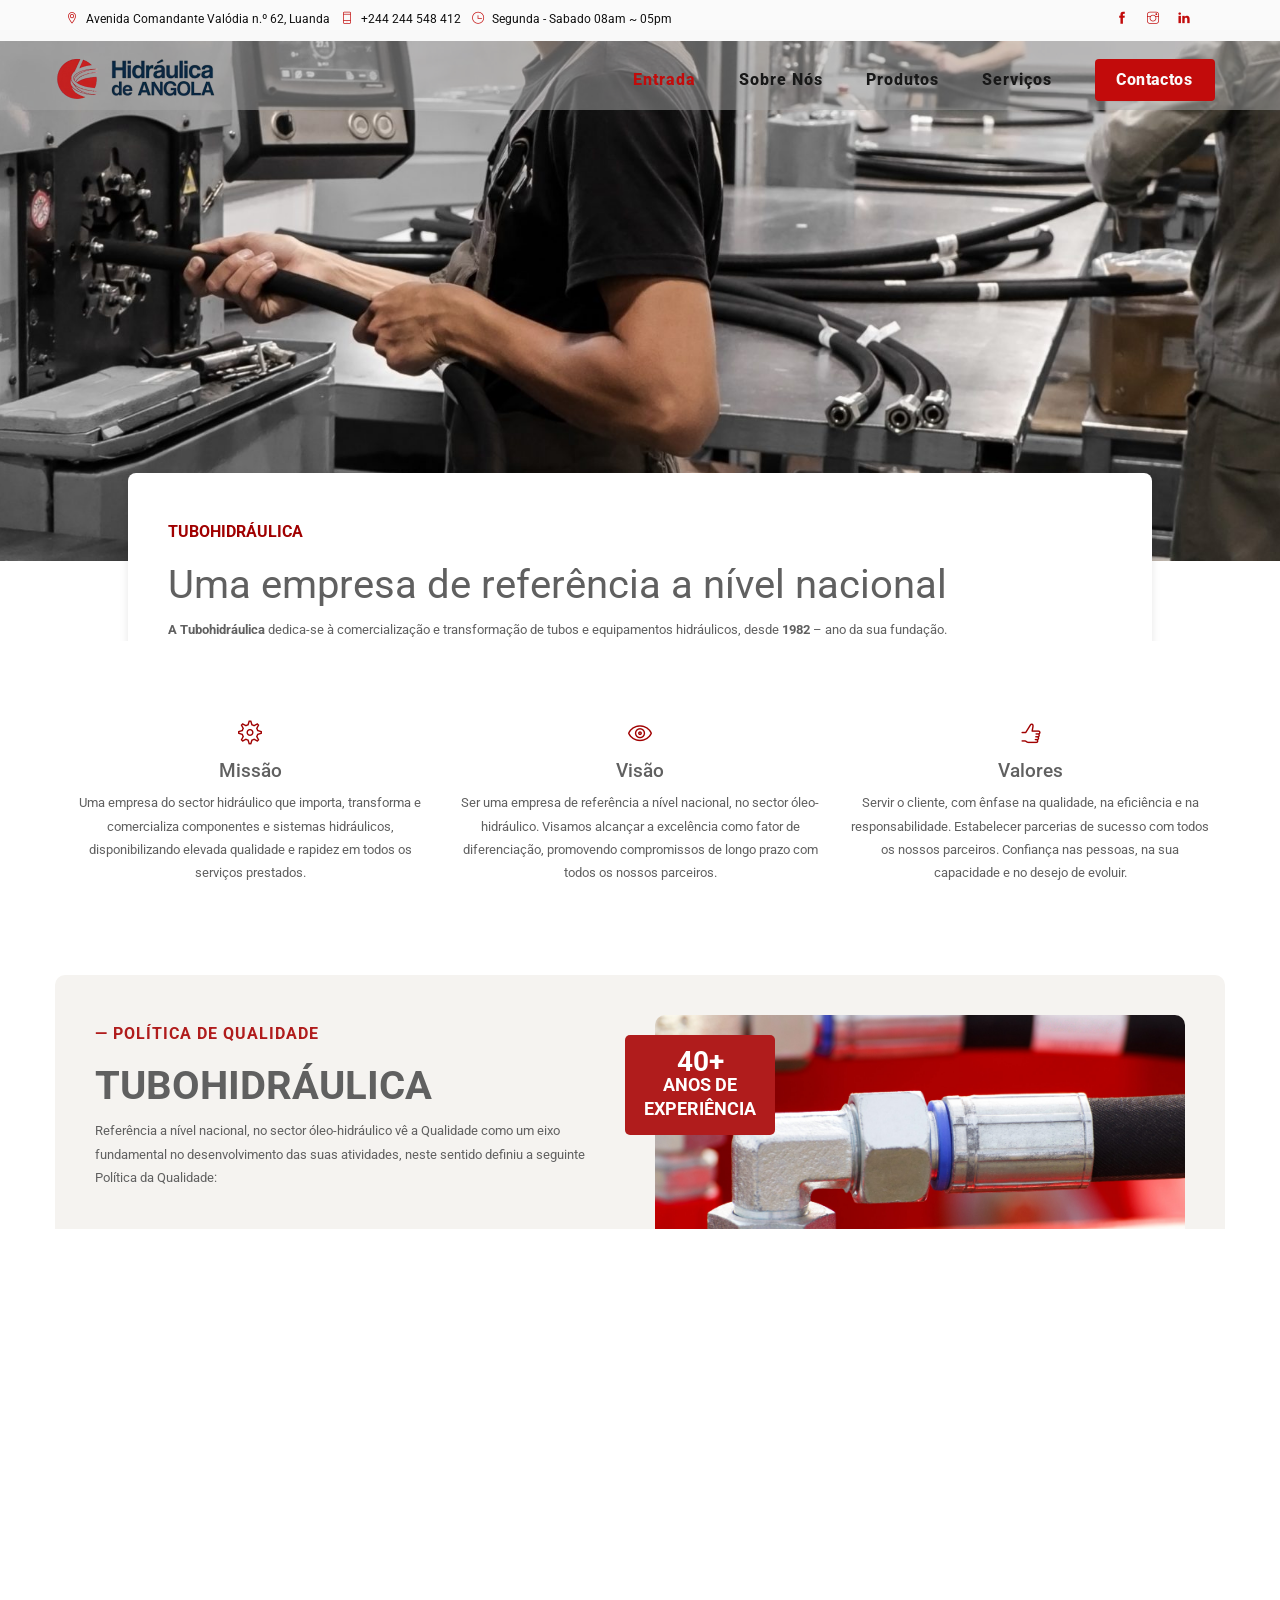
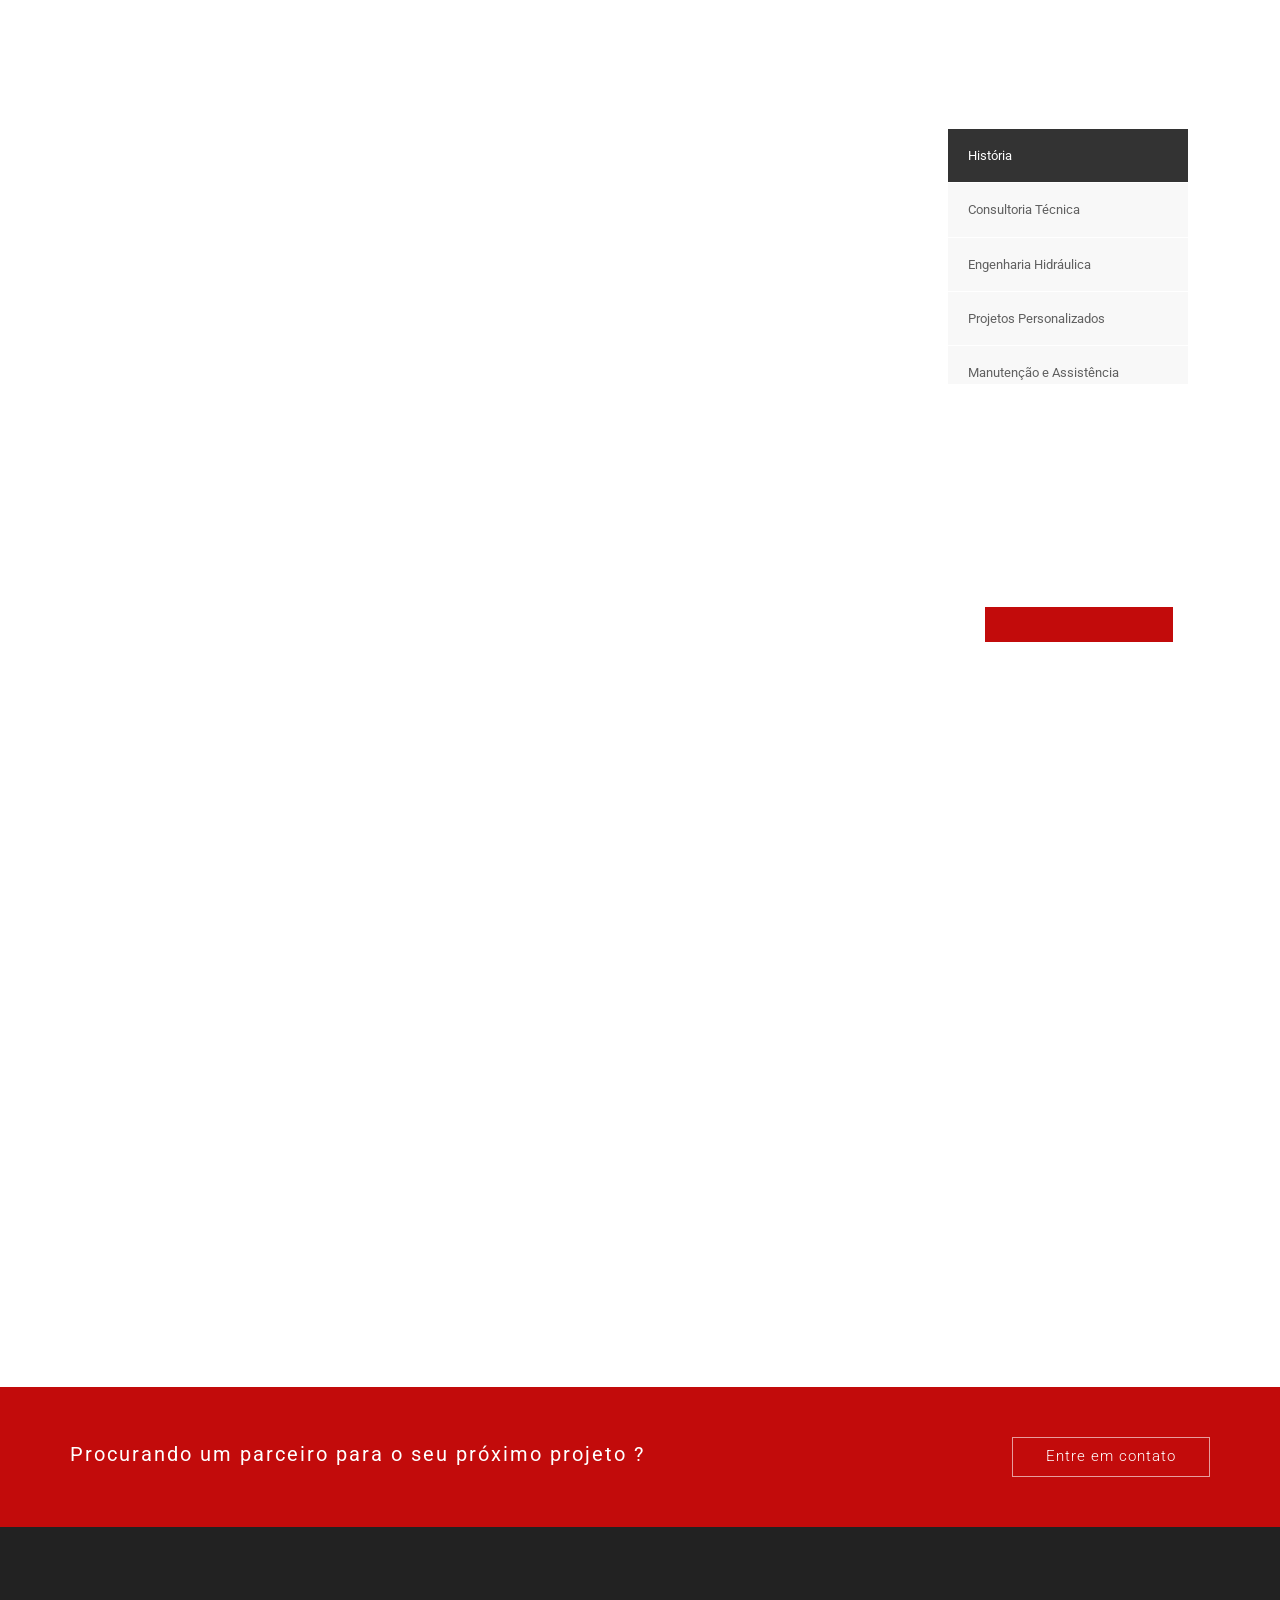
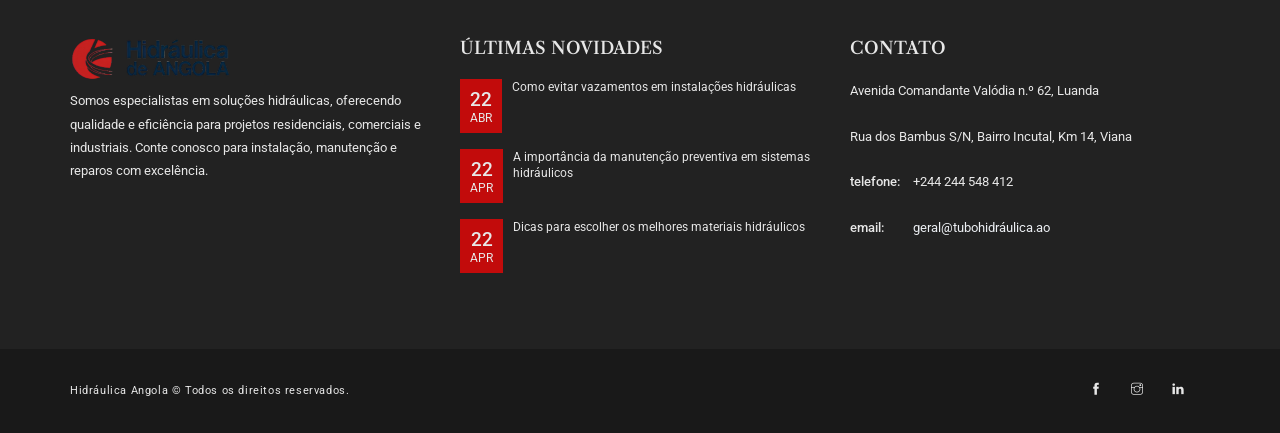
==== commit b5713ed5: "Update about.html" ====
--- a/about.html
+++ b/about.html
@@ -75,8 +75,7 @@
             <div class="right">
               <div class="social-icons-subnav">
                 <a href="#"><span class="ti-facebook"></span></a>
-                <a href="#"><span class="ti-dribbble"></span></a>
-                <a href="#"><span class="ti-twitter"></span></a>
+                <a href="#"><span class="ti-instagram"></span></a>
                 <a href="#"><span class="ti-linkedin"></span></a>
               </div>
             </div>
@@ -99,17 +98,17 @@
             <span class="icon icon-bar"></span></button>
 
           <!-- logo -->
-          <a class="navbar-brand" href="index.html"><img alt="logo" src="img/logo.png"></a>
+          <a class="navbar-brand" href="https://nicosdiogo.github.io/hidraulica/"><img alt="logo" src="img/logo.png"></a>
 
           <!-- mainmenu start -->
           <div class="menu-init" id="main-menu">
             <nav id="menu-center">
               <ul>
                 <li>
-                  <a class="actived" href="#">Entrada</a>
-
-                </li>
-                <li><a href="about.html">Sobre Nós</a>
+                  <a class="actived" href="https://nicosdiogo.github.io/hidraulica/">Entrada</a>
+
+                </li>
+                <li><a href="about">Sobre Nós</a>
 
                 </li>
                 <li><a href="#">Produtos</a>
@@ -675,4 +674,4 @@
   <script src="js/plugin-set.js" type="text/javascript"></script>
 </body>
 
-</html>+</html>
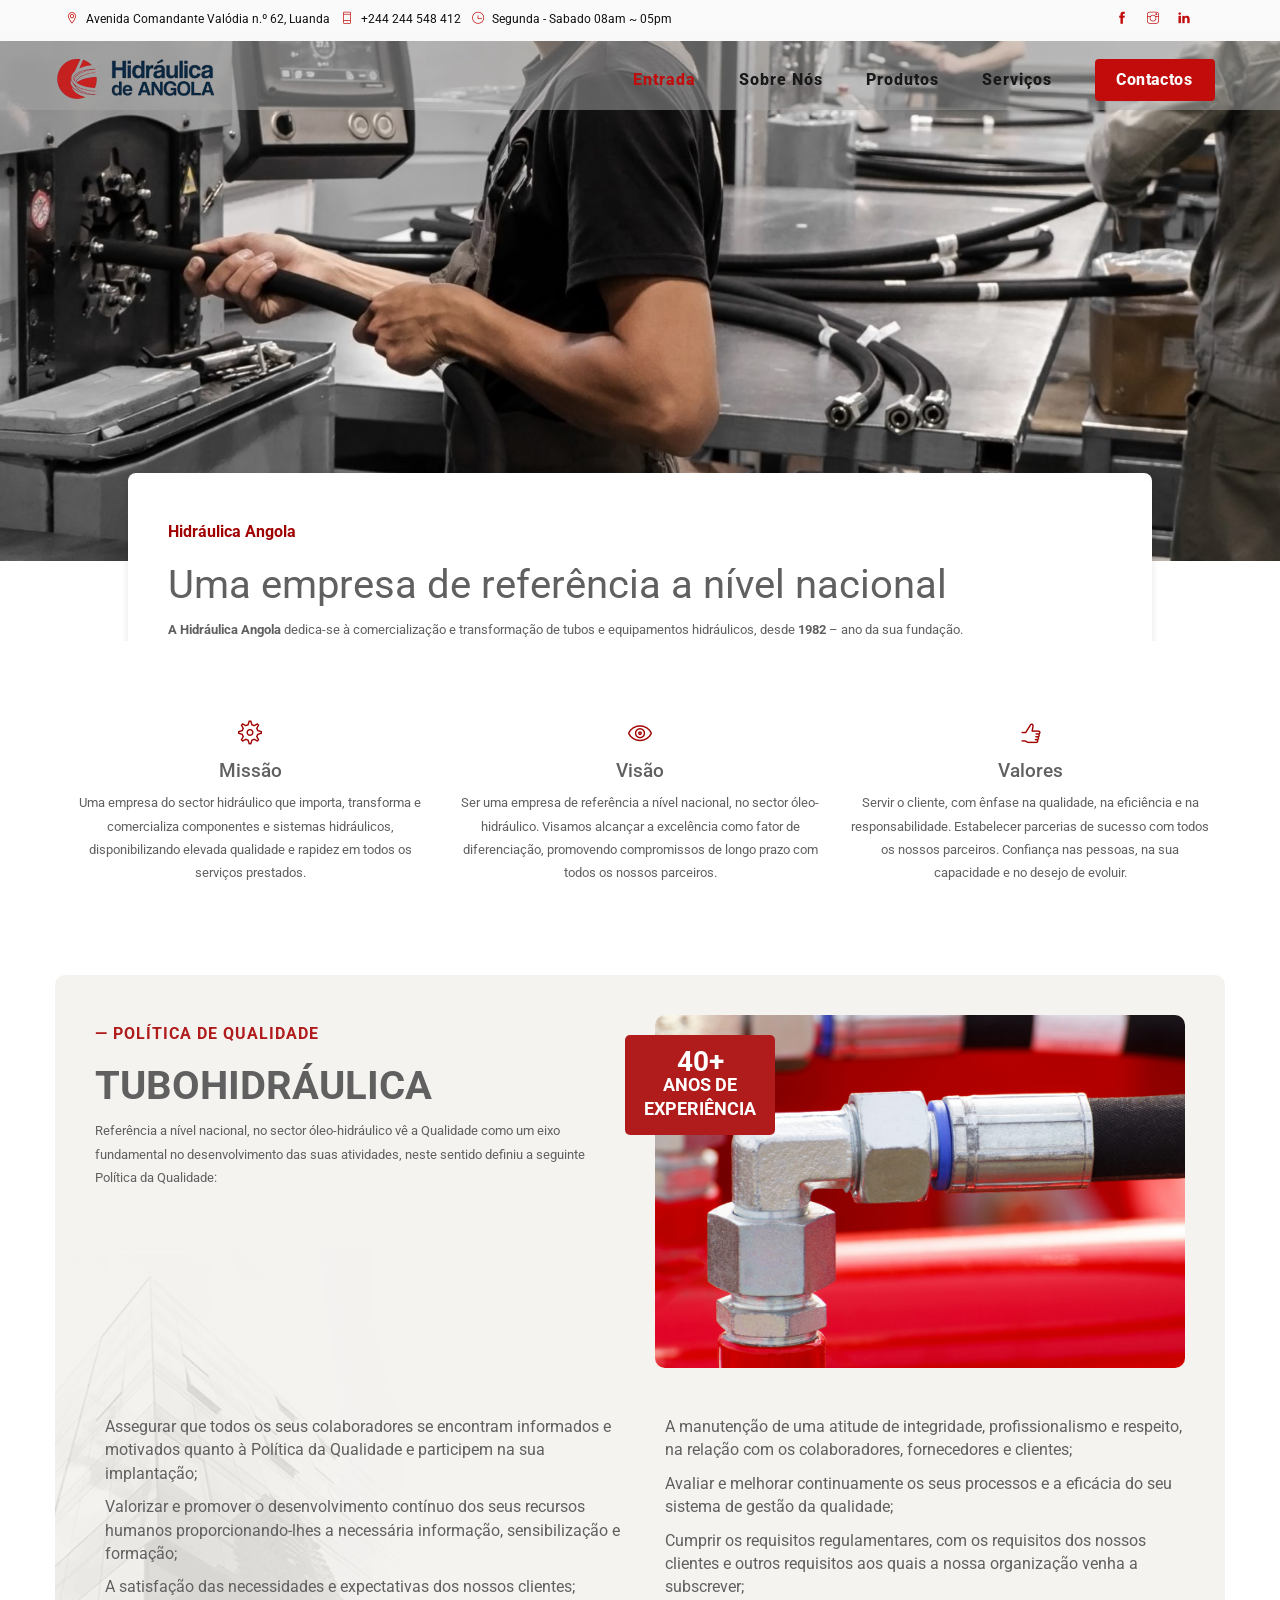
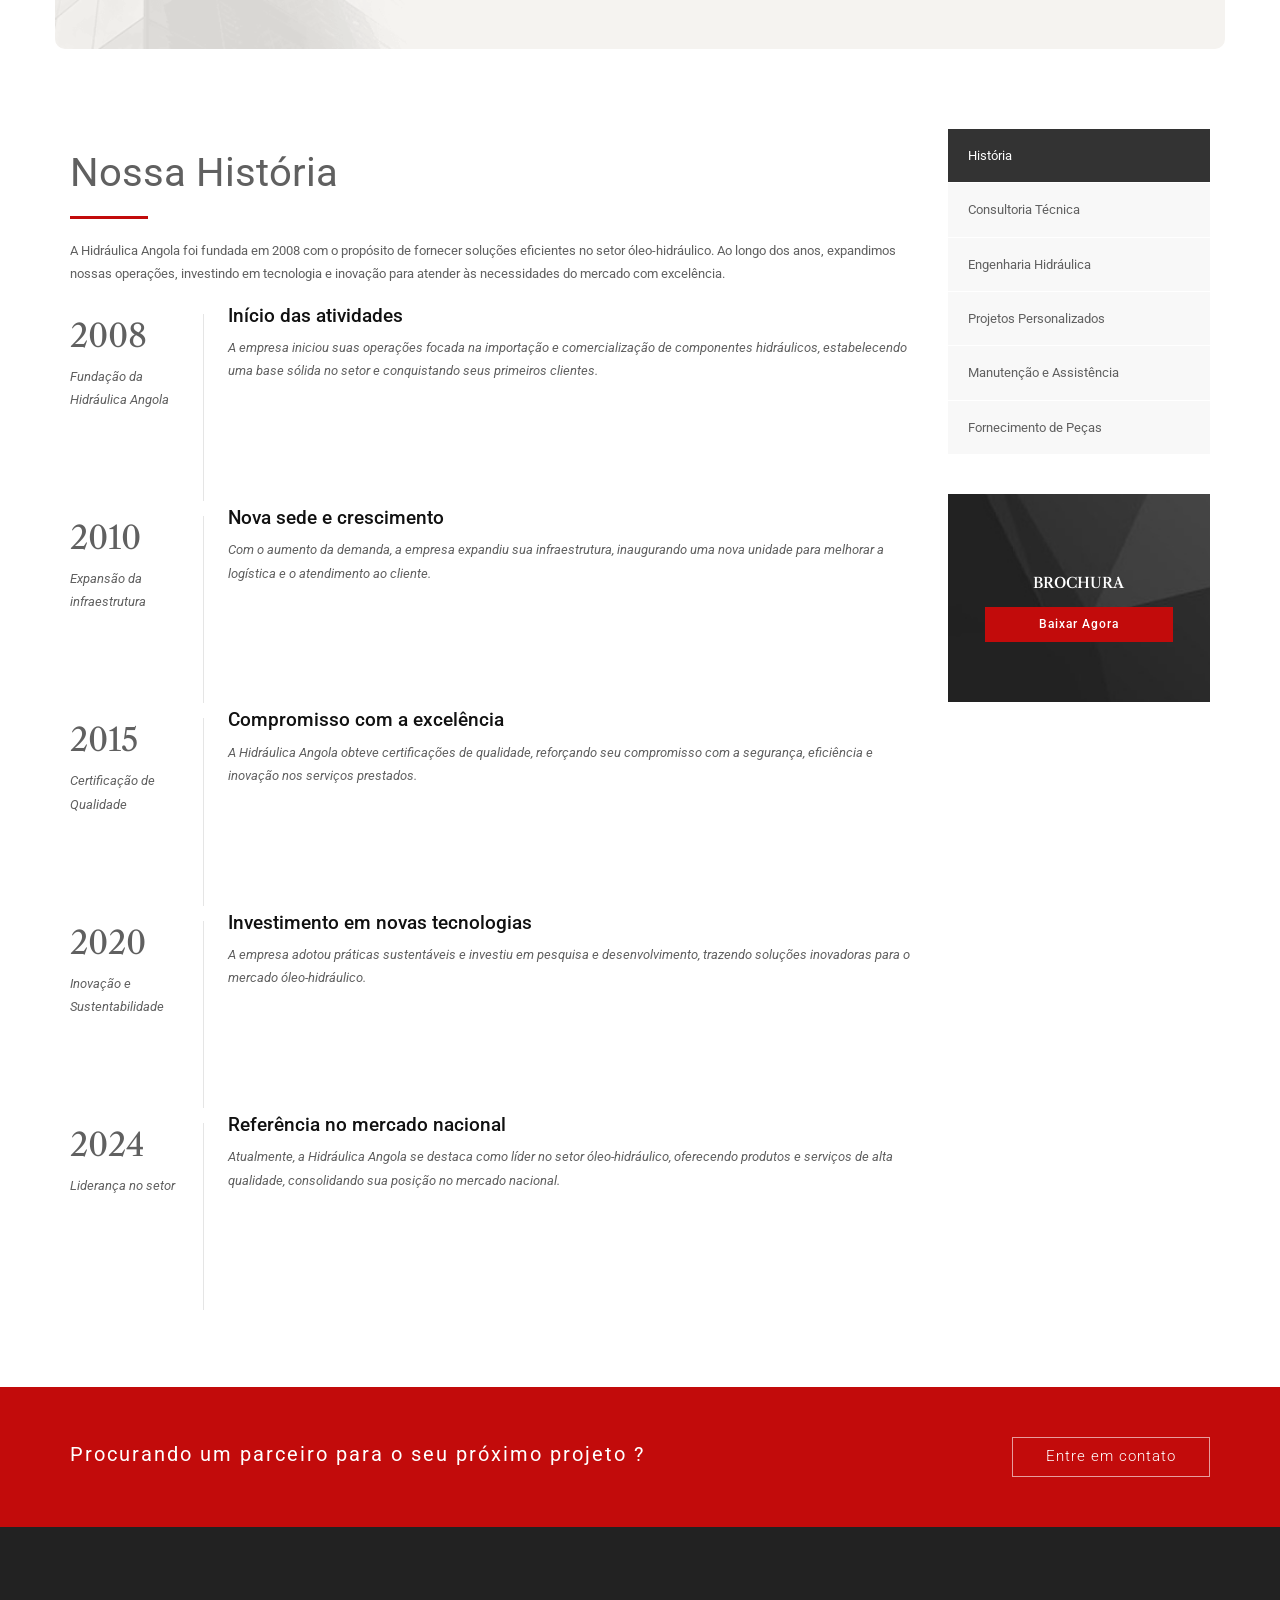
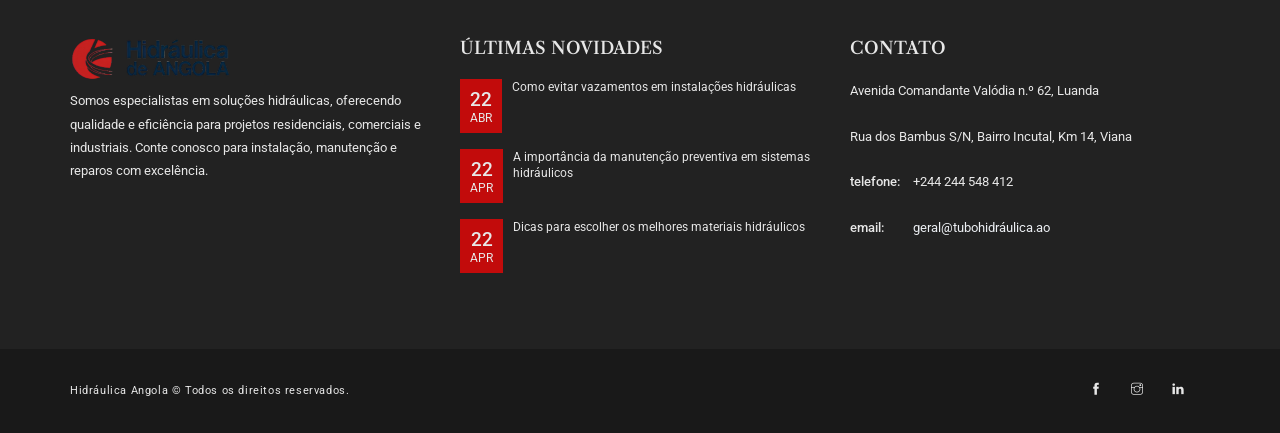
==== commit 316a870a: "Update about.html" ====
--- a/about.html
+++ b/about.html
@@ -4,12 +4,12 @@
 <head>
   <meta charset="utf-8">
   <title>About - Hidráulica Angola</title>
-  <meta name="description" content="A Tubohidráulica dedica-se à comercialização e transformação de tubos e equipamentos hidráulicos, desde 1982 – ano da sua fundação.">
+  <meta name="description" content="A Hidráulica Angola dedica-se à comercialização e transformação de tubos e equipamentos hidráulicos, desde 1982 – ano da sua fundação.">
   <link rel="canonical" href="https://tubohidraulica.com/produtos/">
   <meta property="og:locale" content="pt_PT">
   <meta property="og:type" content="website">
   <meta property="og:title" content="Home - Hidráulica Angola">
-  <meta property="og:description" content="A Tubohidráulica dedica-se à comercialização e transformação de tubos e equipamentos hidráulicos, desde 1982 – ano da sua fundação.">
+  <meta property="og:description" content="A Hidráulica Angola dedica-se à comercialização e transformação de tubos e equipamentos hidráulicos, desde 1982 – ano da sua fundação.">
   <meta property="og:url" content="https://tubohidraulica.com/produtos/">
   <meta property="og:site_name" content="Tubo Hidráulica">
   <meta property="og:image:type" content="image/png">
@@ -146,9 +146,9 @@
     <section class="hero-section">
       <img src="images-slider/123.jpg" alt="TuboHidráulica">
       <div class="content-box">
-        <h6 class="section-title">TUBOHIDRÁULICA</h6>
+        <h6 class="section-title">Hidráulica Angola</h6>
         <h2 class="fw-bold">Uma empresa de referência a nível nacional</h2>
-        <p><strong>A Tubohidráulica</strong> dedica-se à comercialização e transformação de tubos e equipamentos
+        <p><strong>A Hidráulica Angola</strong> dedica-se à comercialização e transformação de tubos e equipamentos
           hidráulicos, desde <strong>1982</strong> – ano da sua fundação.</p>
       </div>
     </section>
@@ -343,7 +343,7 @@
             <article>
               <h2>Nossa História</h2>
               <span class="devider-cont"></span>
-              <p>A Tubohidráulica foi fundada em 2008 com o propósito de fornecer soluções eficientes no setor
+              <p>A Hidráulica Angola foi fundada em 2008 com o propósito de fornecer soluções eficientes no setor
                 óleo-hidráulico. Ao longo dos anos, expandimos nossas operações, investindo em tecnologia e inovação
                 para atender às necessidades do mercado com excelência.</p>
             </article>
@@ -354,7 +354,7 @@
                 <div data-aos="fade-left">
                   <h3>2008</h3>
                   <span class="name">
-                    <em>Fundação da Tubohidráulica</em>
+                    <em>Fundação da Hidráulica Angola</em>
                   </span>
                 </div>
               </div>
@@ -411,7 +411,7 @@
                     <div class="bl-res-entry-inner">
                       <div class="bl-res-label" data-aos="fade-right">
                         <h6>Compromisso com a excelência</h6>
-                        <p>A Tubohidráulica obteve certificações de qualidade, reforçando seu compromisso com a
+                        <p>A Hidráulica Angola obteve certificações de qualidade, reforçando seu compromisso com a
                           segurança, eficiência e inovação nos serviços prestados.</p>
                       </div>
                     </div>
@@ -457,7 +457,7 @@
                     <div class="bl-res-entry-inner">
                       <div class="bl-res-label" data-aos="fade-right">
                         <h6>Referência no mercado nacional</h6>
-                        <p>Atualmente, a Tubohidráulica se destaca como líder no setor óleo-hidráulico, oferecendo
+                        <p>Atualmente, a Hidráulica Angola se destaca como líder no setor óleo-hidráulico, oferecendo
                           produtos e serviços de alta qualidade, consolidando sua posição no mercado nacional.</p>
                       </div>
                     </div>
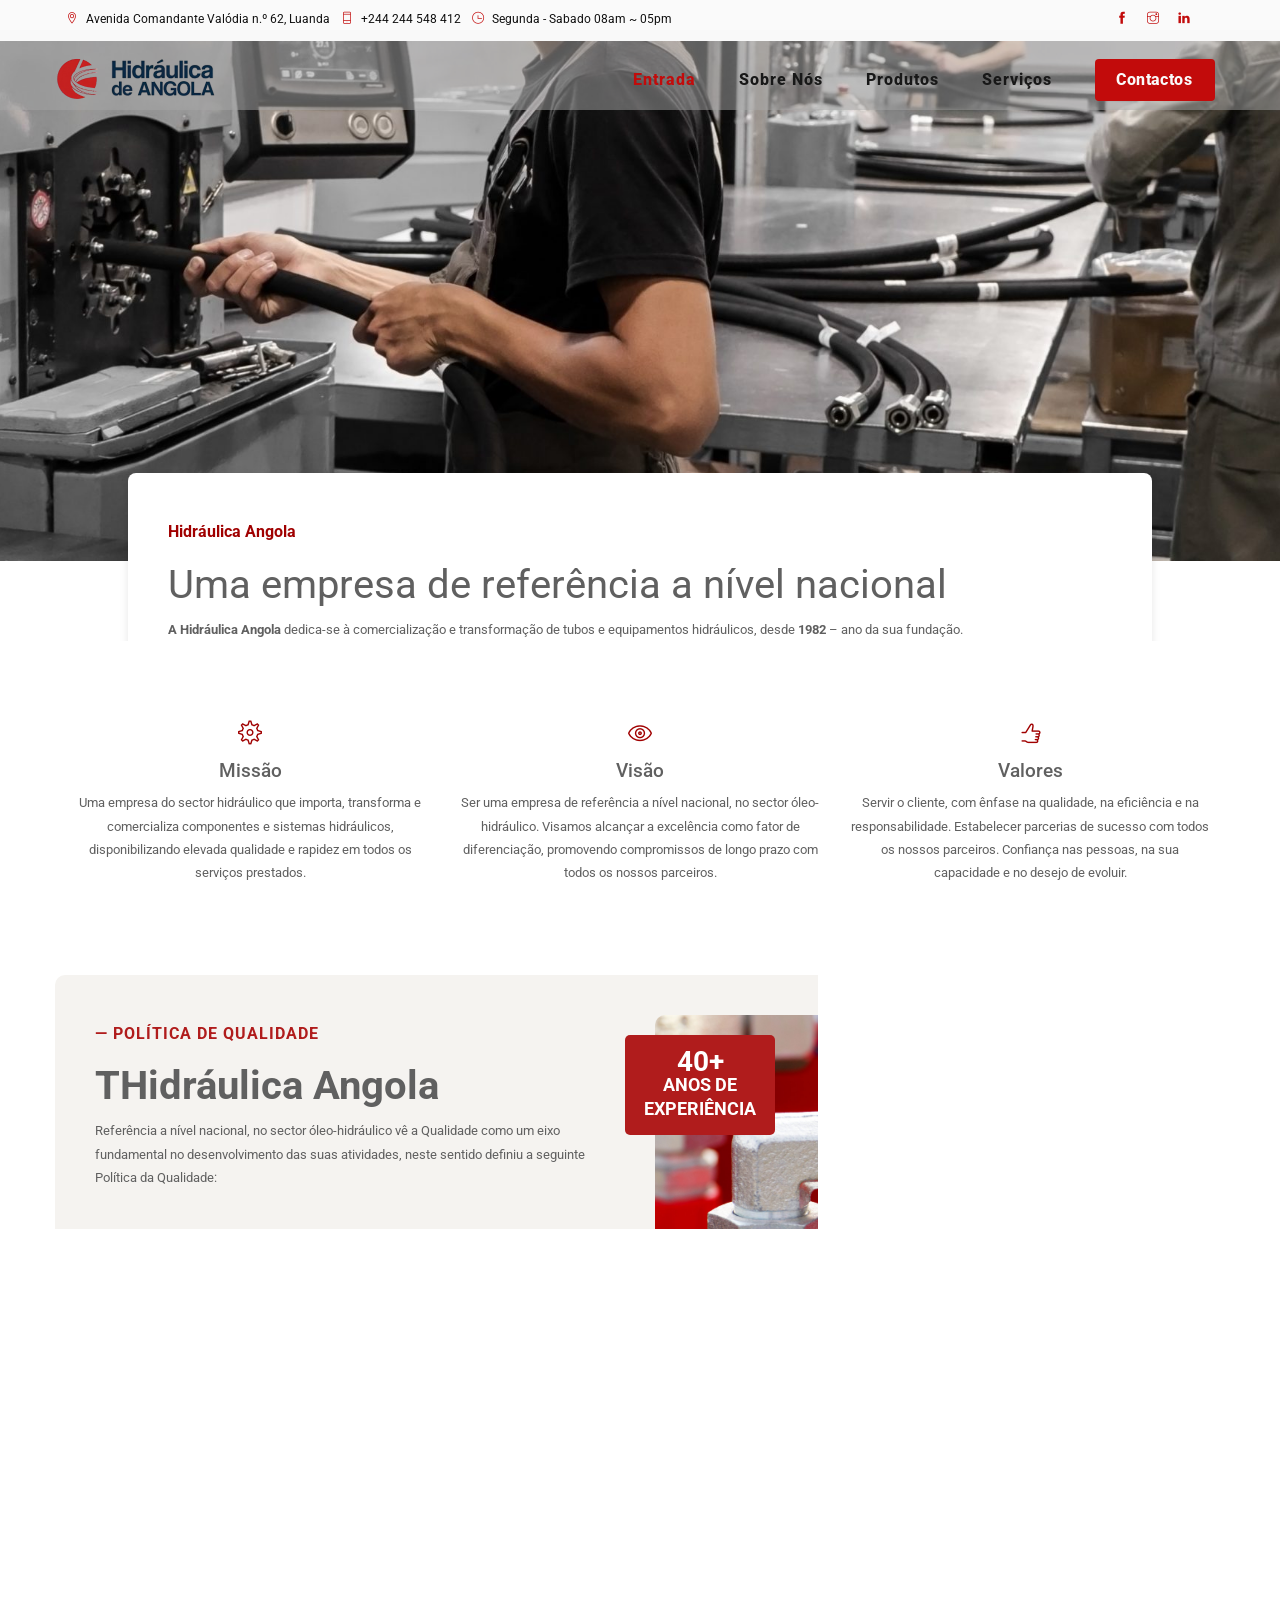
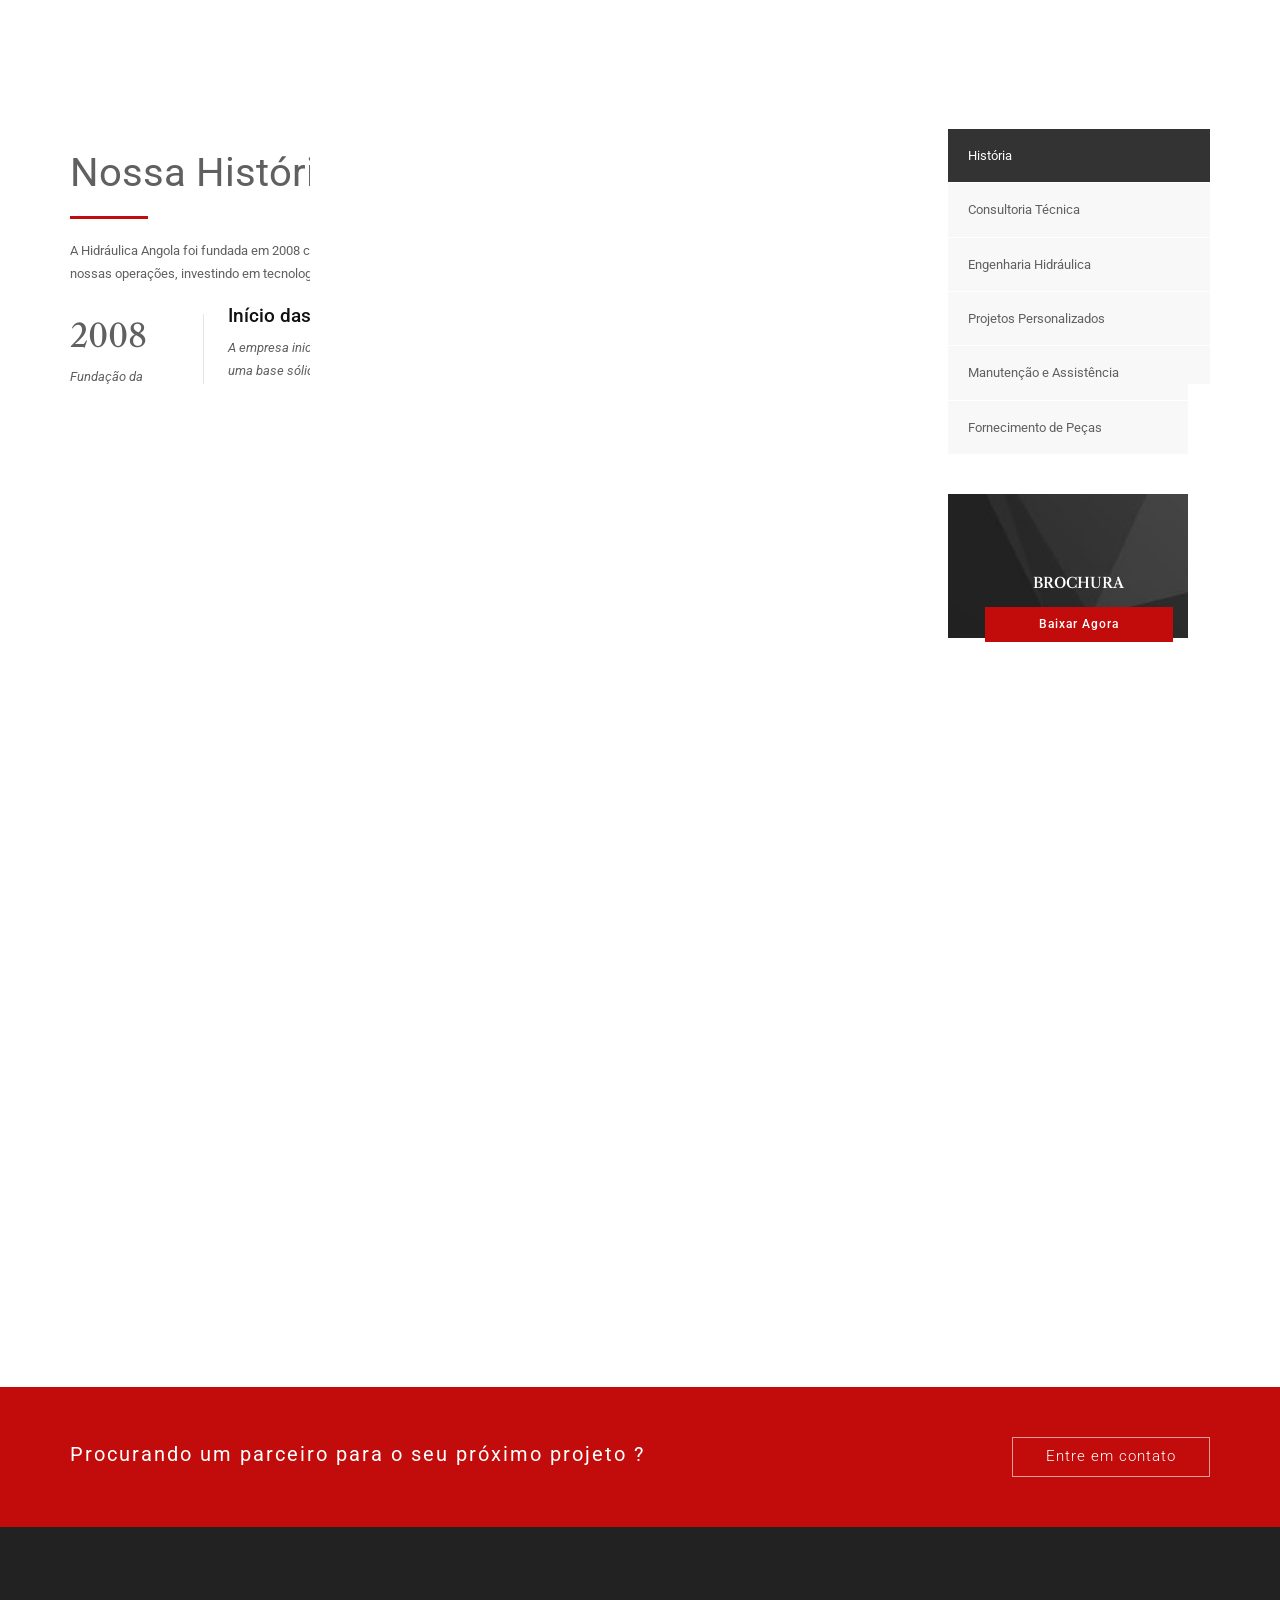
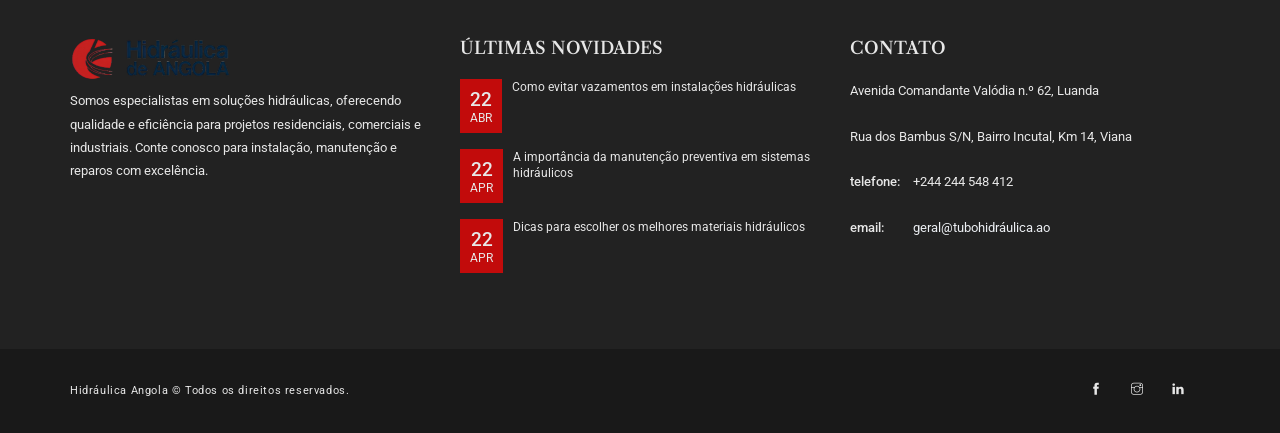
==== commit c530cfa2: "Update about.html" ====
--- a/about.html
+++ b/about.html
@@ -144,7 +144,7 @@
     <!-- subheader -->
 
     <section class="hero-section">
-      <img src="images-slider/123.jpg" alt="TuboHidráulica">
+      <img src="images-slider/123.jpg" alt="Hidráulica Angola">
       <div class="content-box">
         <h6 class="section-title">Hidráulica Angola</h6>
         <h2 class="fw-bold">Uma empresa de referência a nível nacional</h2>
@@ -291,7 +291,7 @@
       <div class="row">
         <div class="col-md-6 text-content" data-aos="fade-left">
           <h6 class="quality-title">&#8212; POLÍTICA DE QUALIDADE</h6>
-          <h2><strong>TUBOHIDRÁULICA</strong></h2>
+          <h2><strong>THidráulica Angola</strong></h2>
           <p>Referência a nível nacional, no sector óleo-hidráulico vê a Qualidade como um eixo fundamental no
             desenvolvimento das suas atividades, neste sentido definiu a seguinte Política da Qualidade:</p>
         </div>
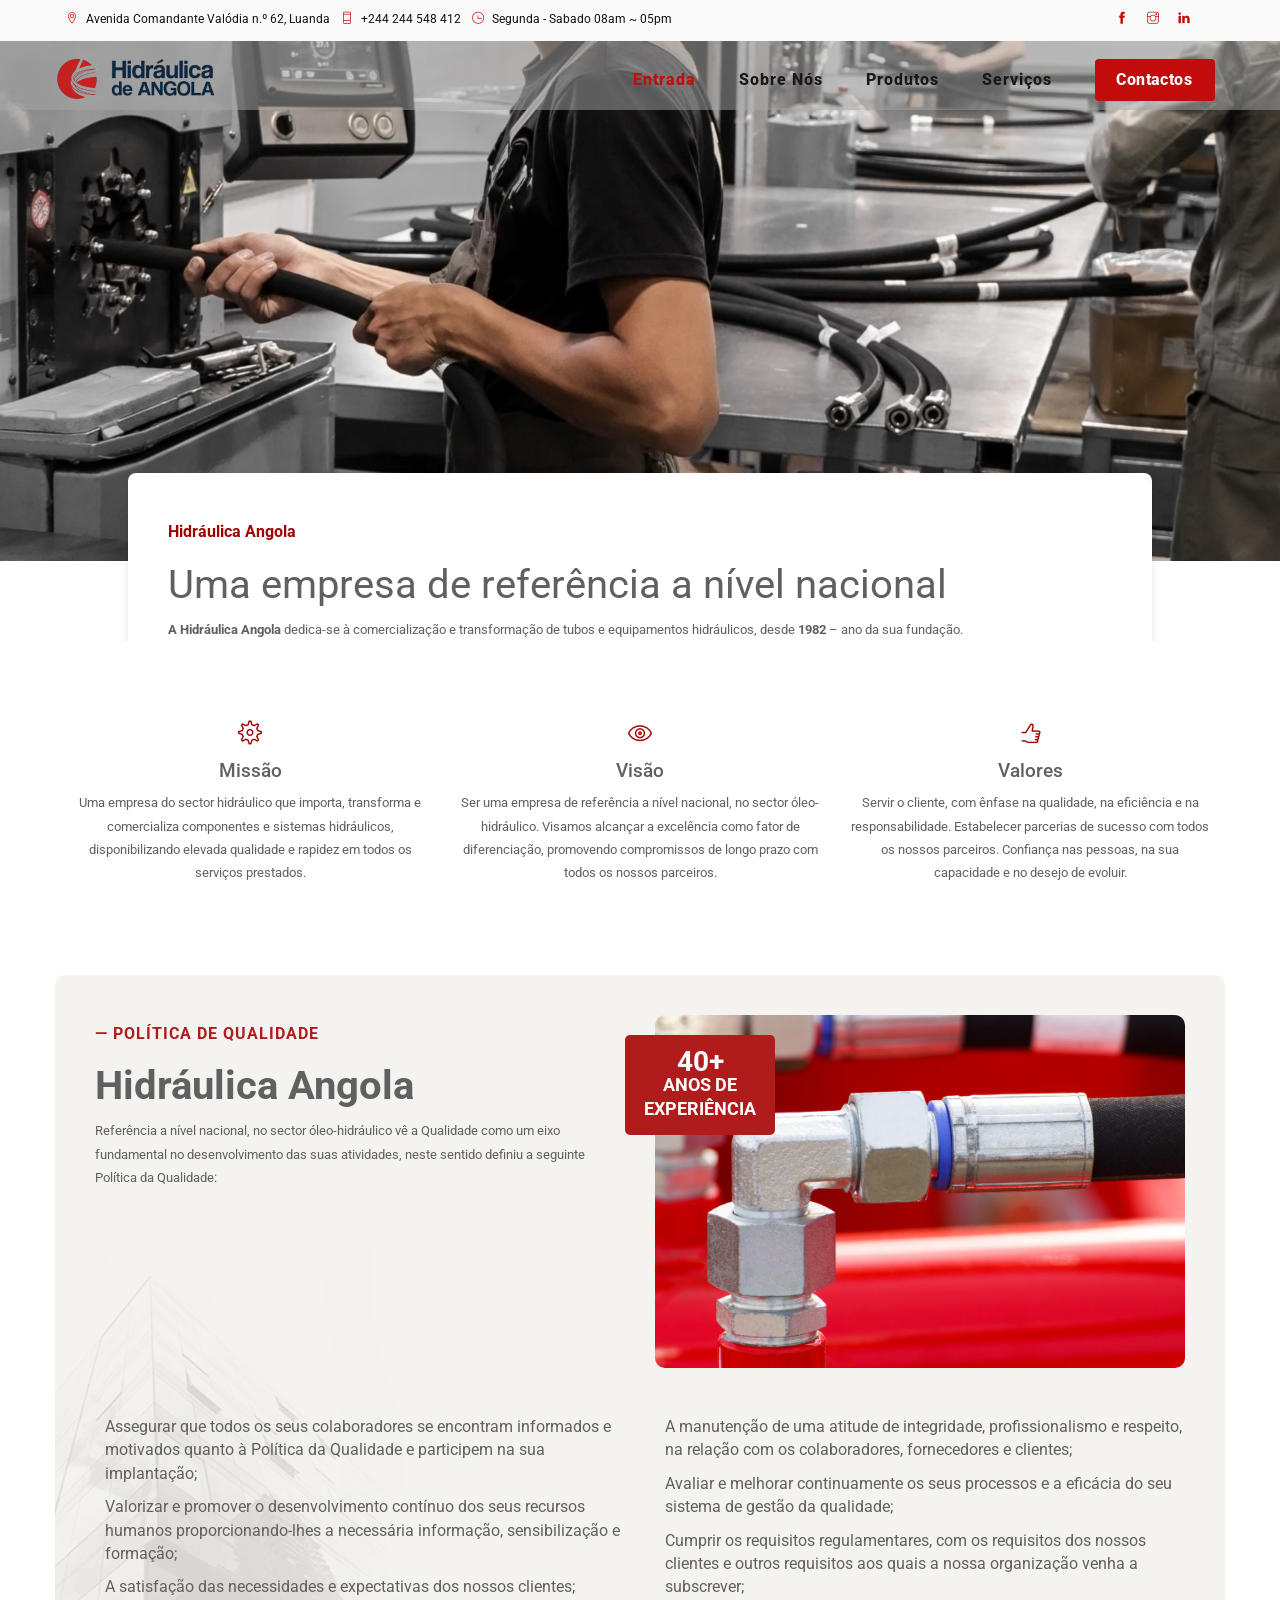
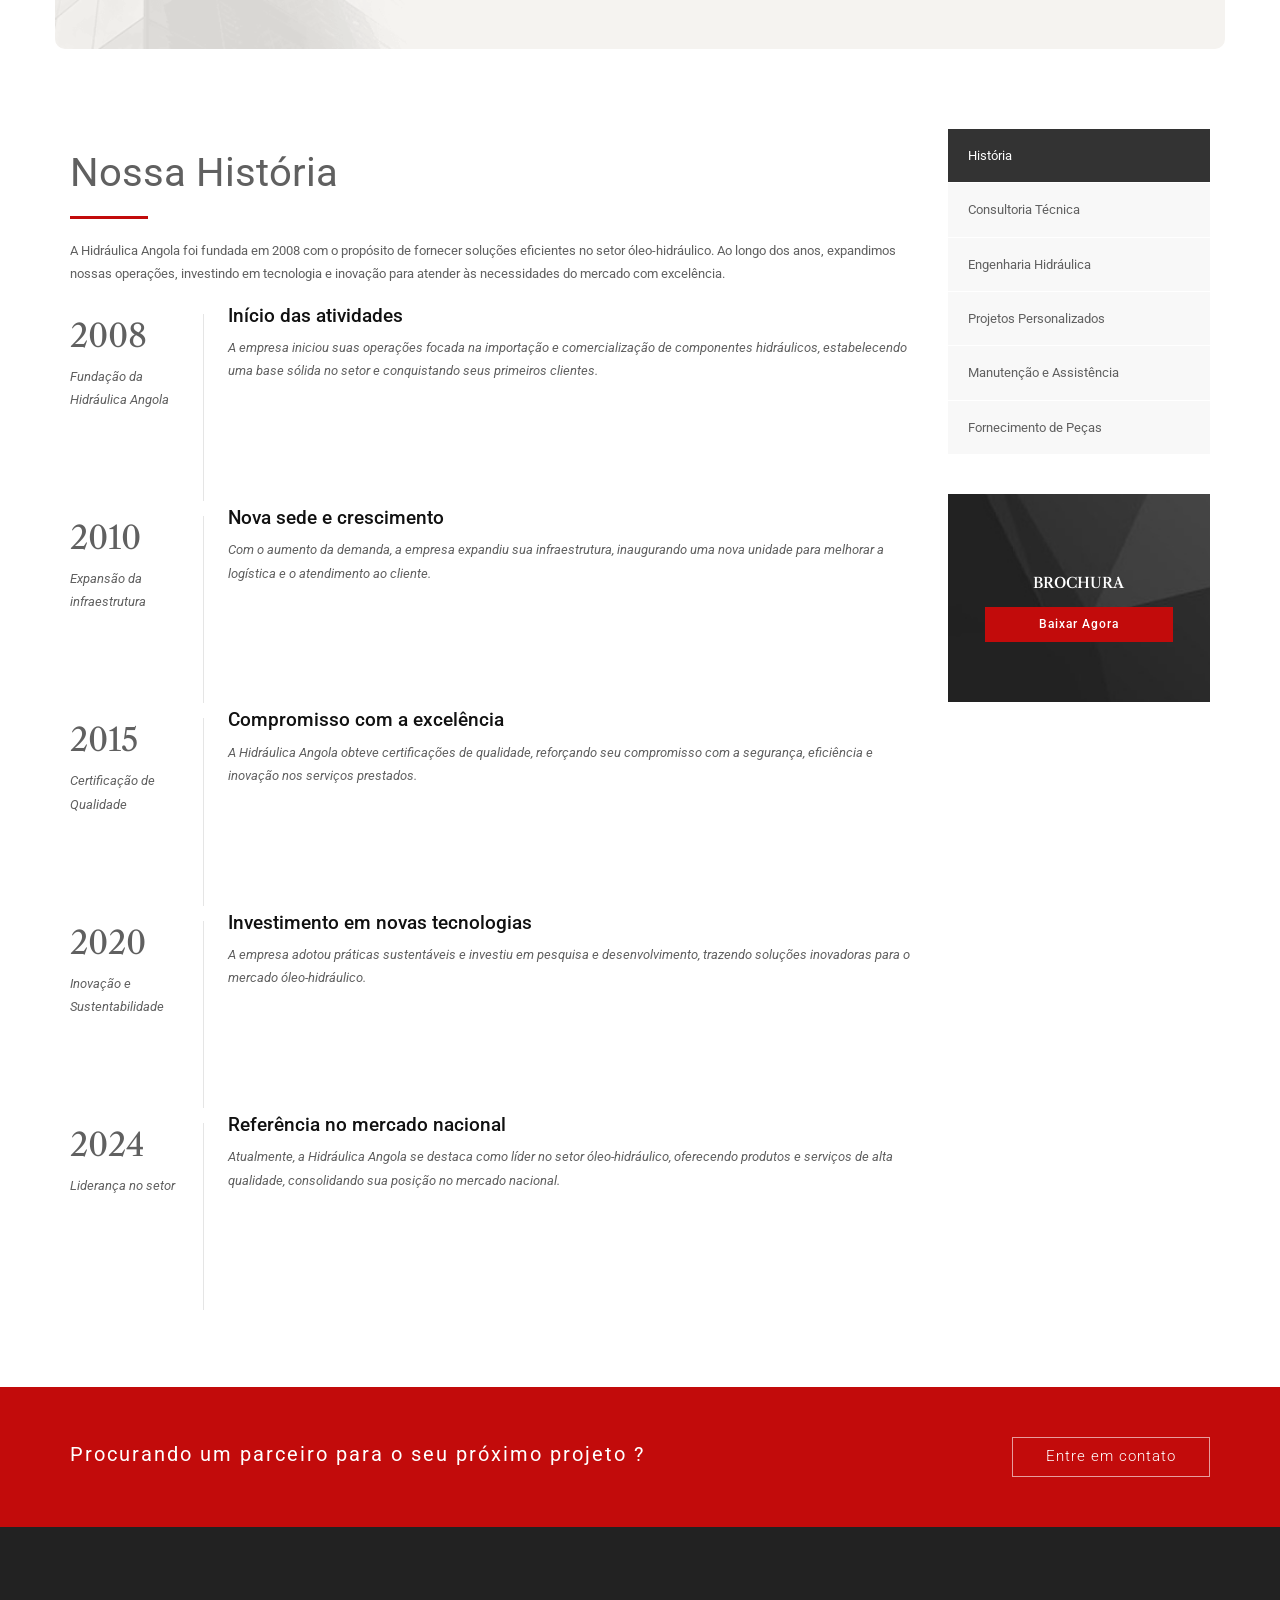
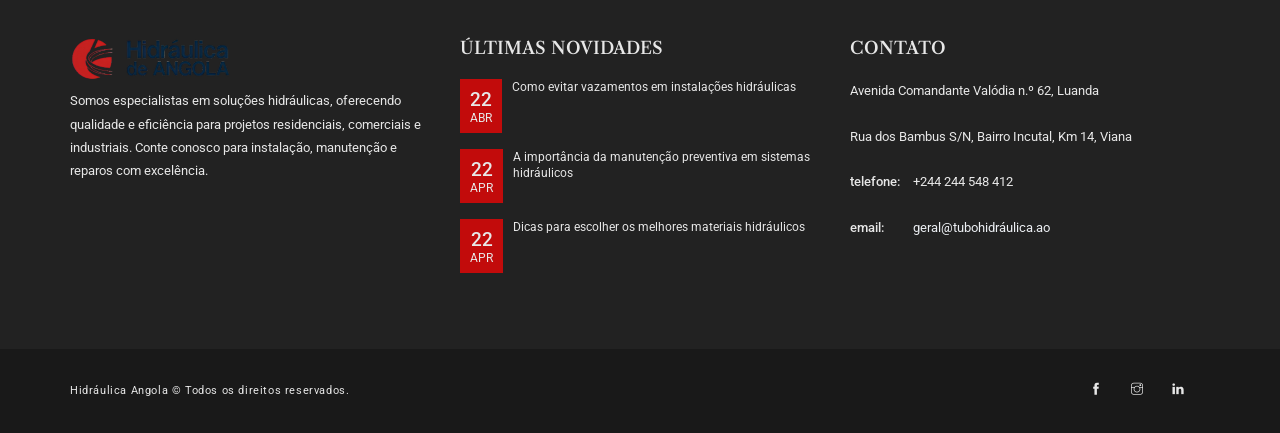
==== commit e844da8e: "Update about.html" ====
--- a/about.html
+++ b/about.html
@@ -291,7 +291,7 @@
       <div class="row">
         <div class="col-md-6 text-content" data-aos="fade-left">
           <h6 class="quality-title">&#8212; POLÍTICA DE QUALIDADE</h6>
-          <h2><strong>THidráulica Angola</strong></h2>
+          <h2><strong>Hidráulica Angola</strong></h2>
           <p>Referência a nível nacional, no sector óleo-hidráulico vê a Qualidade como um eixo fundamental no
             desenvolvimento das suas atividades, neste sentido definiu a seguinte Política da Qualidade:</p>
         </div>
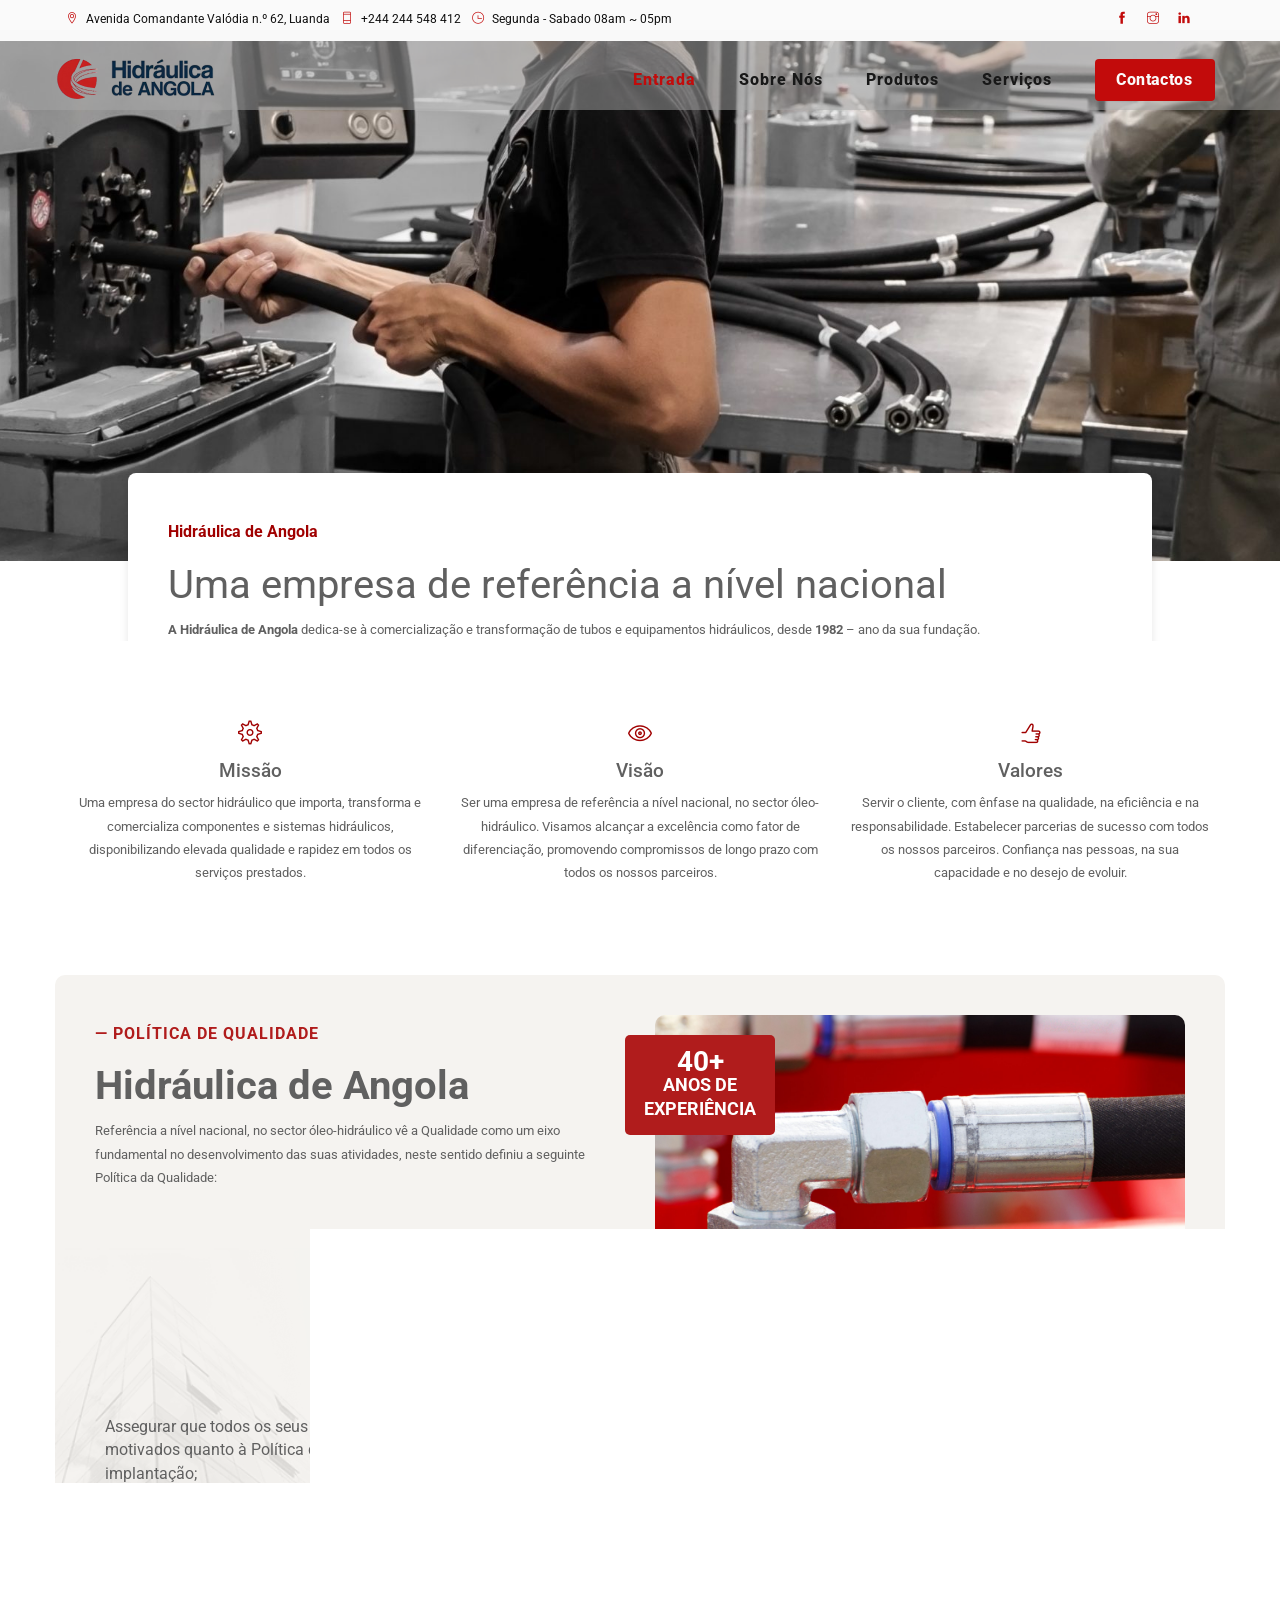
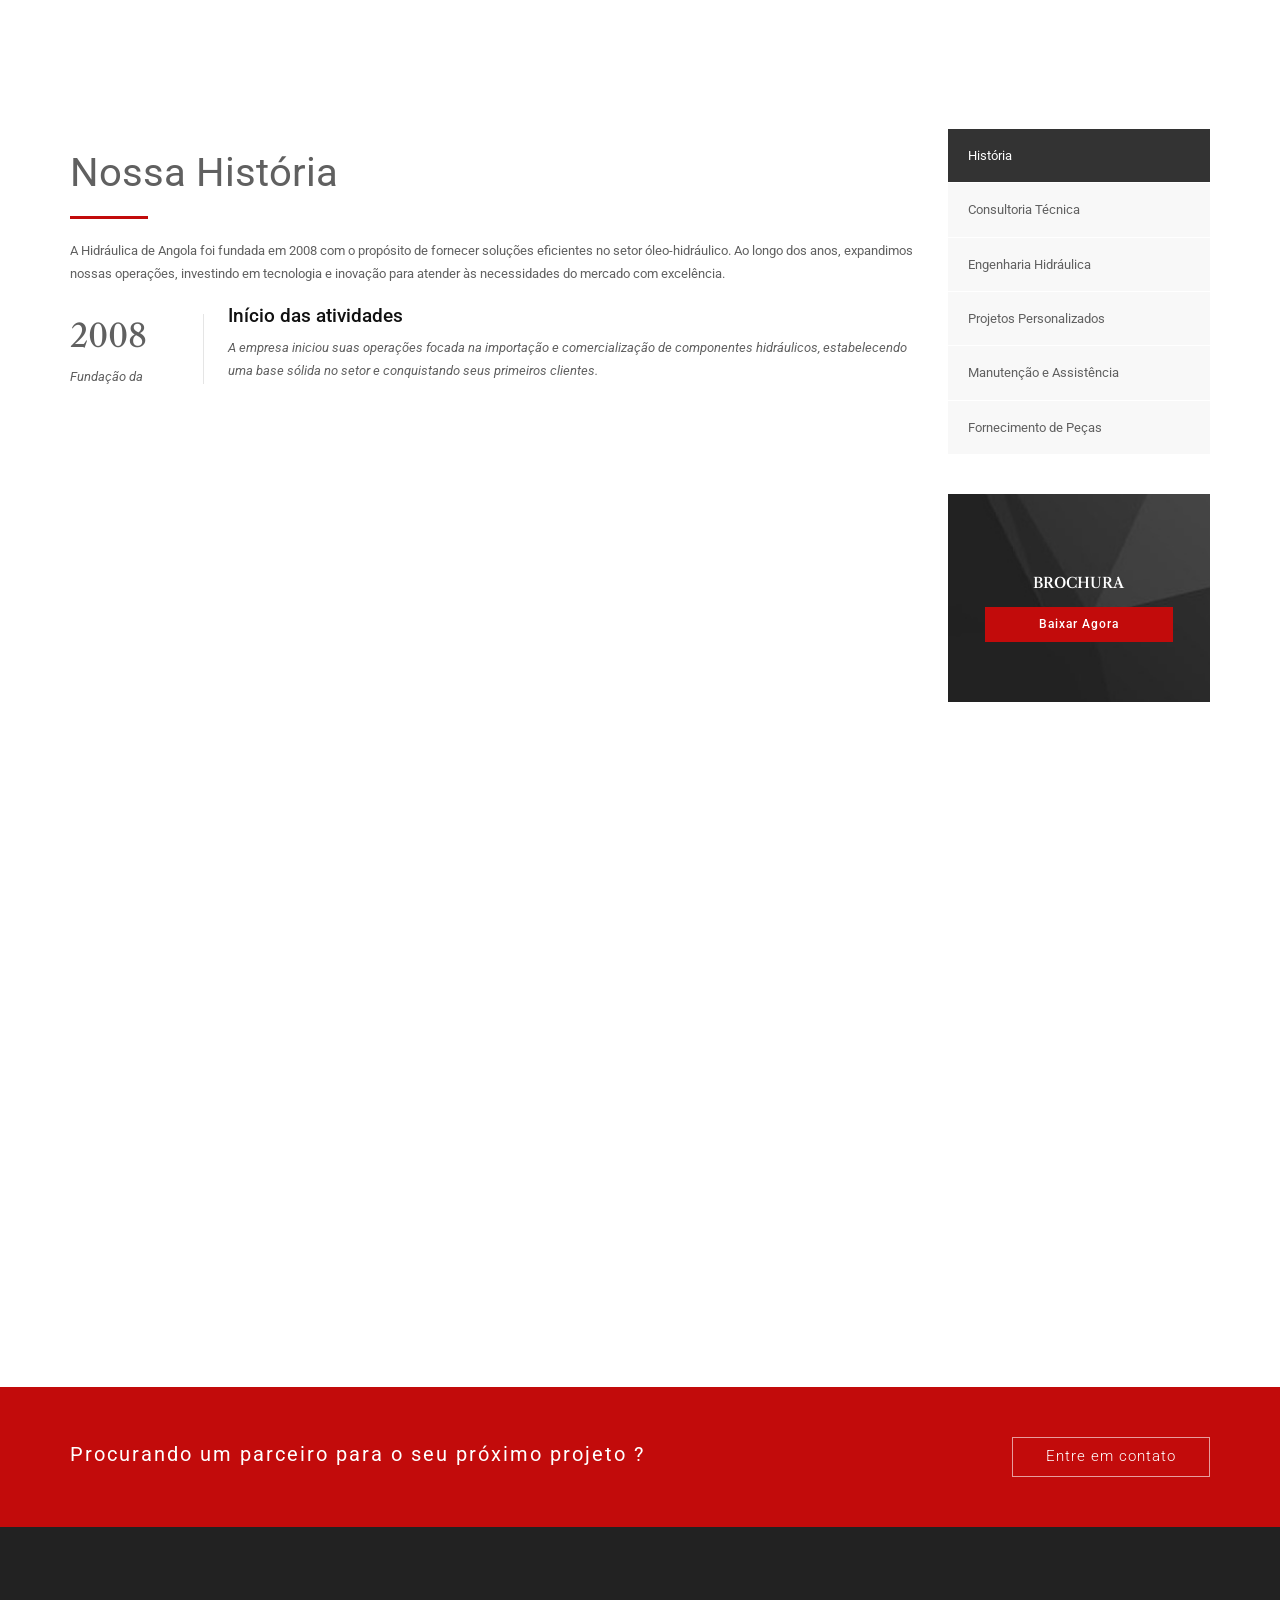
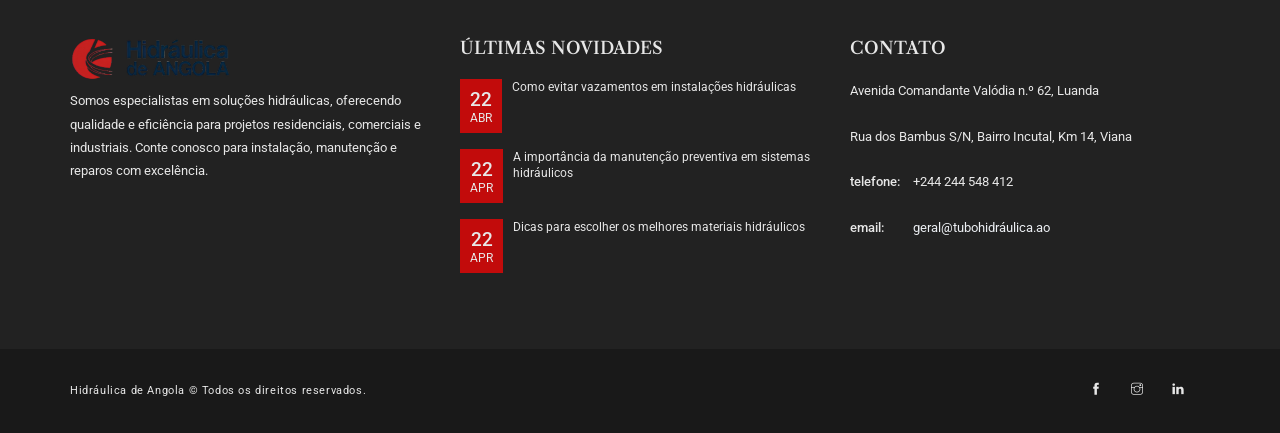
==== commit a3c77f60: "Update about.html" ====
--- a/about.html
+++ b/about.html
@@ -3,13 +3,13 @@
 
 <head>
   <meta charset="utf-8">
-  <title>About - Hidráulica Angola</title>
-  <meta name="description" content="A Hidráulica Angola dedica-se à comercialização e transformação de tubos e equipamentos hidráulicos, desde 1982 – ano da sua fundação.">
+  <title>About - Hidráulica de Angola</title>
+  <meta name="description" content="A Hidráulica de Angola dedica-se à comercialização e transformação de tubos e equipamentos hidráulicos, desde 1982 – ano da sua fundação.">
   <link rel="canonical" href="https://tubohidraulica.com/produtos/">
   <meta property="og:locale" content="pt_PT">
   <meta property="og:type" content="website">
-  <meta property="og:title" content="Home - Hidráulica Angola">
-  <meta property="og:description" content="A Hidráulica Angola dedica-se à comercialização e transformação de tubos e equipamentos hidráulicos, desde 1982 – ano da sua fundação.">
+  <meta property="og:title" content="Home - Hidráulica de Angola">
+  <meta property="og:description" content="A Hidráulica de Angola dedica-se à comercialização e transformação de tubos e equipamentos hidráulicos, desde 1982 – ano da sua fundação.">
   <meta property="og:url" content="https://tubohidraulica.com/produtos/">
   <meta property="og:site_name" content="Tubo Hidráulica">
   <meta property="og:image:type" content="image/png">
@@ -144,11 +144,11 @@
     <!-- subheader -->
 
     <section class="hero-section">
-      <img src="images-slider/123.jpg" alt="Hidráulica Angola">
+      <img src="images-slider/123.jpg" alt="Hidráulica de Angola">
       <div class="content-box">
-        <h6 class="section-title">Hidráulica Angola</h6>
+        <h6 class="section-title">Hidráulica de Angola</h6>
         <h2 class="fw-bold">Uma empresa de referência a nível nacional</h2>
-        <p><strong>A Hidráulica Angola</strong> dedica-se à comercialização e transformação de tubos e equipamentos
+        <p><strong>A Hidráulica de Angola</strong> dedica-se à comercialização e transformação de tubos e equipamentos
           hidráulicos, desde <strong>1982</strong> – ano da sua fundação.</p>
       </div>
     </section>
@@ -291,7 +291,7 @@
       <div class="row">
         <div class="col-md-6 text-content" data-aos="fade-left">
           <h6 class="quality-title">&#8212; POLÍTICA DE QUALIDADE</h6>
-          <h2><strong>Hidráulica Angola</strong></h2>
+          <h2><strong>Hidráulica de Angola</strong></h2>
           <p>Referência a nível nacional, no sector óleo-hidráulico vê a Qualidade como um eixo fundamental no
             desenvolvimento das suas atividades, neste sentido definiu a seguinte Política da Qualidade:</p>
         </div>
@@ -343,7 +343,7 @@
             <article>
               <h2>Nossa História</h2>
               <span class="devider-cont"></span>
-              <p>A Hidráulica Angola foi fundada em 2008 com o propósito de fornecer soluções eficientes no setor
+              <p>A Hidráulica de Angola foi fundada em 2008 com o propósito de fornecer soluções eficientes no setor
                 óleo-hidráulico. Ao longo dos anos, expandimos nossas operações, investindo em tecnologia e inovação
                 para atender às necessidades do mercado com excelência.</p>
             </article>
@@ -354,7 +354,7 @@
                 <div data-aos="fade-left">
                   <h3>2008</h3>
                   <span class="name">
-                    <em>Fundação da Hidráulica Angola</em>
+                    <em>Fundação da Hidráulica de Angola</em>
                   </span>
                 </div>
               </div>
@@ -411,7 +411,7 @@
                     <div class="bl-res-entry-inner">
                       <div class="bl-res-label" data-aos="fade-right">
                         <h6>Compromisso com a excelência</h6>
-                        <p>A Hidráulica Angola obteve certificações de qualidade, reforçando seu compromisso com a
+                        <p>A Hidráulica de Angola obteve certificações de qualidade, reforçando seu compromisso com a
                           segurança, eficiência e inovação nos serviços prestados.</p>
                       </div>
                     </div>
@@ -457,7 +457,7 @@
                     <div class="bl-res-entry-inner">
                       <div class="bl-res-label" data-aos="fade-right">
                         <h6>Referência no mercado nacional</h6>
-                        <p>Atualmente, a Hidráulica Angola se destaca como líder no setor óleo-hidráulico, oferecendo
+                        <p>Atualmente, a Hidráulica de Angola se destaca como líder no setor óleo-hidráulico, oferecendo
                           produtos e serviços de alta qualidade, consolidando sua posição no mercado nacional.</p>
                       </div>
                     </div>
@@ -626,7 +626,7 @@
       <div class="container">
         <div class="row">
           <div class="col-md-6">
-            Hidráulica Angola &copy; Todos os direitos reservados.
+            Hidráulica de Angola &copy; Todos os direitos reservados.
           </div>
 
           <div class="col-md-6">
